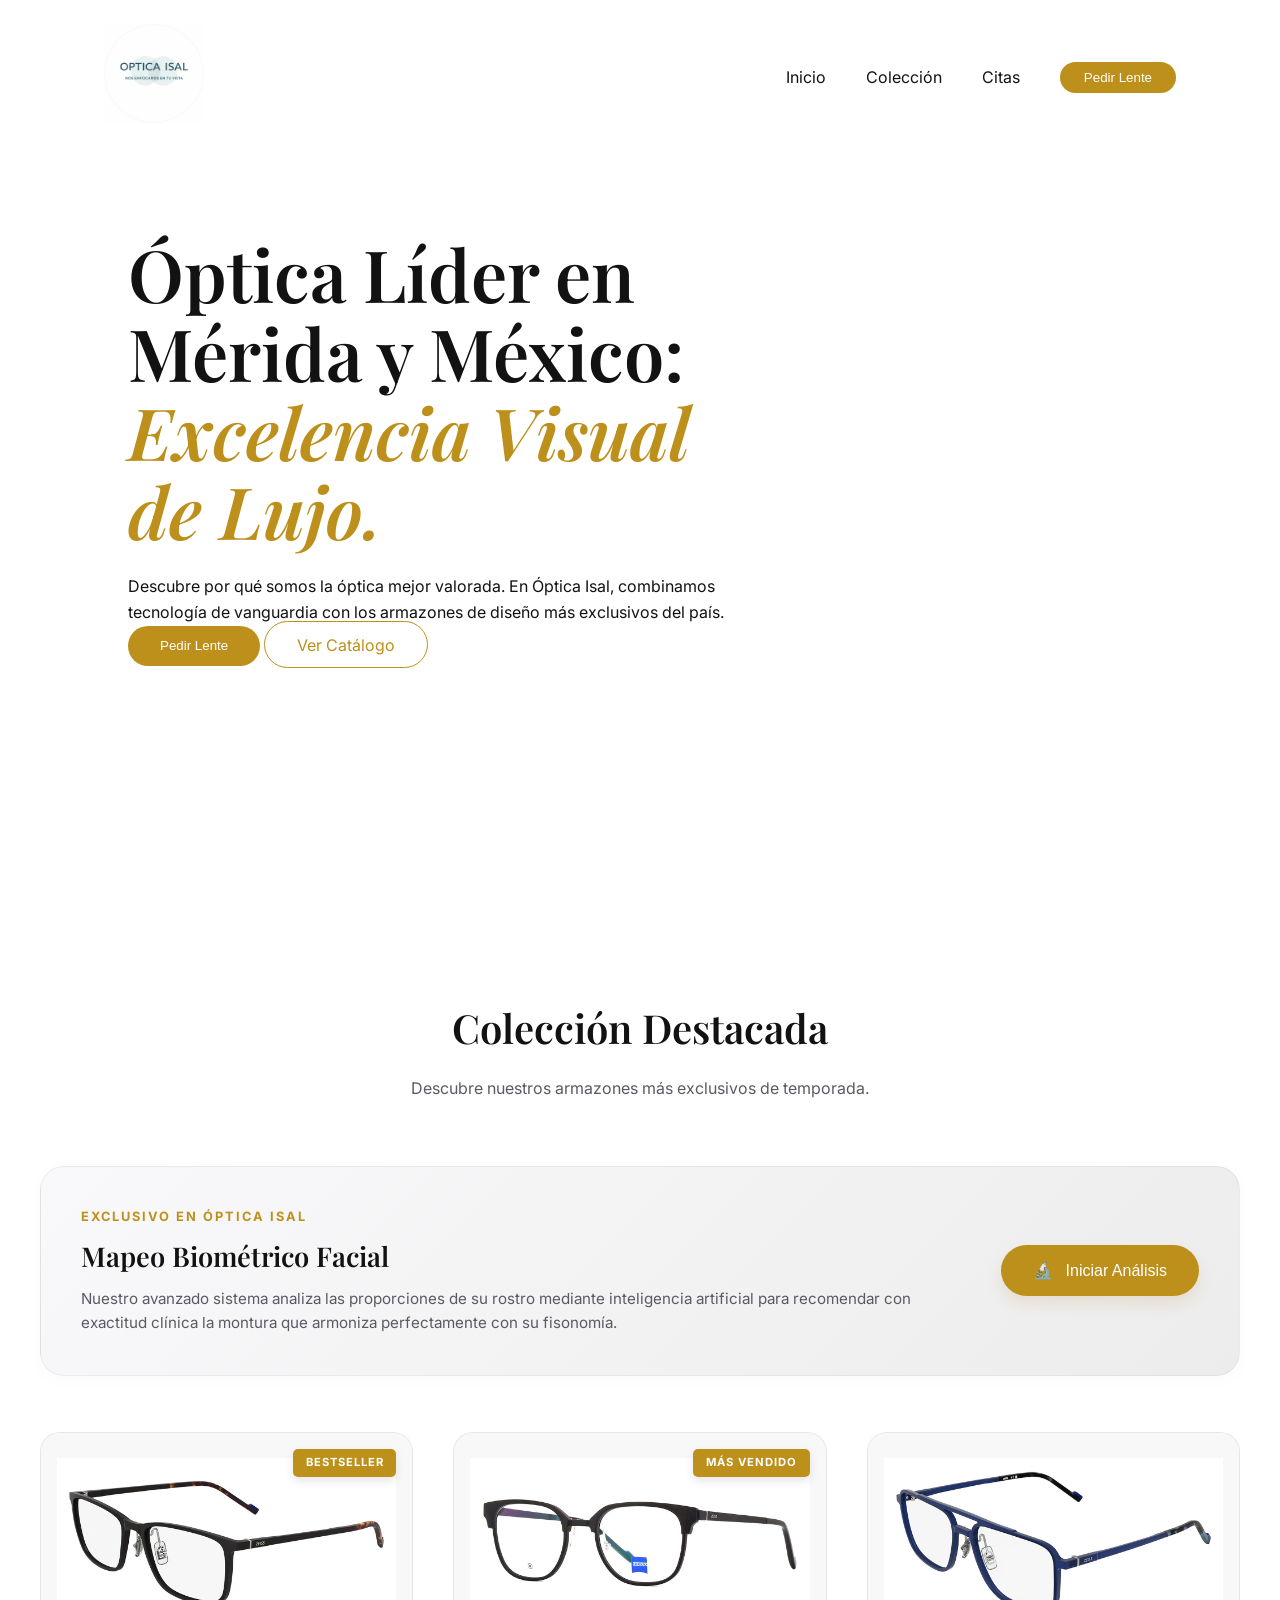
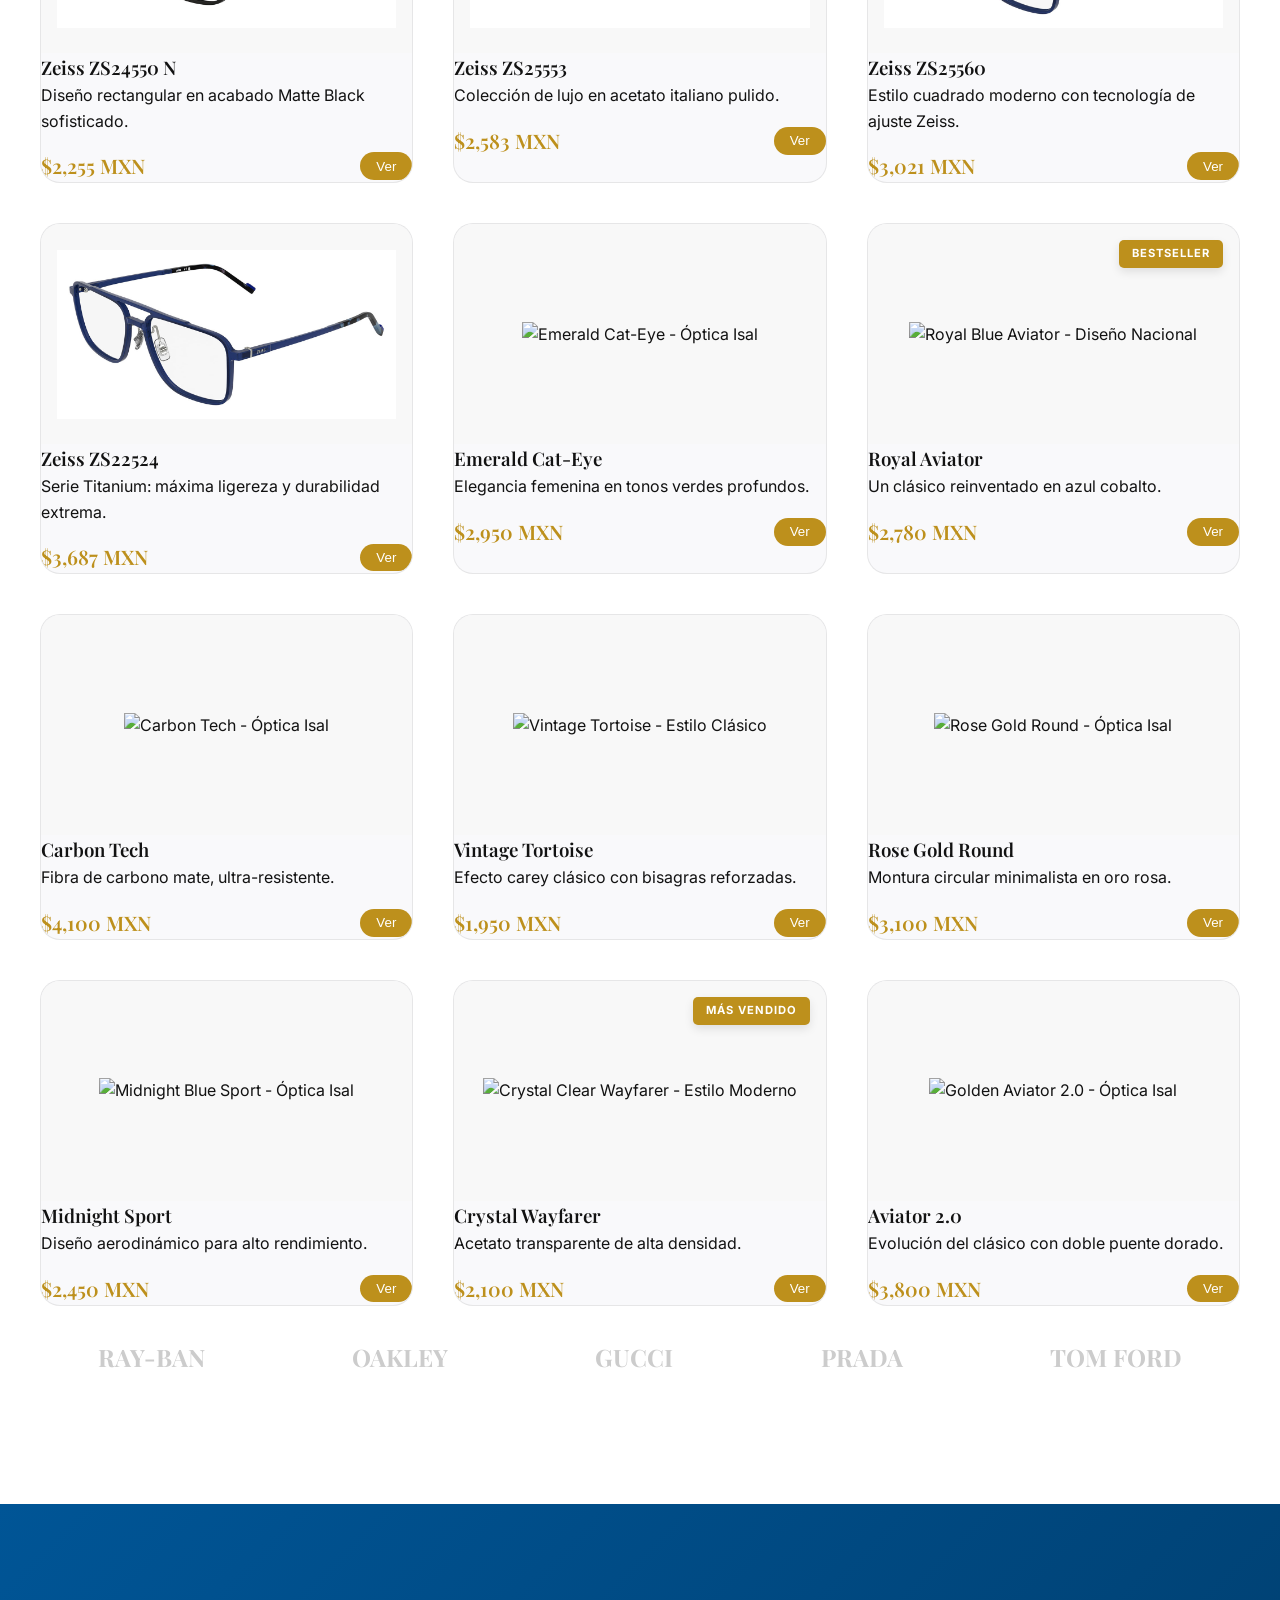
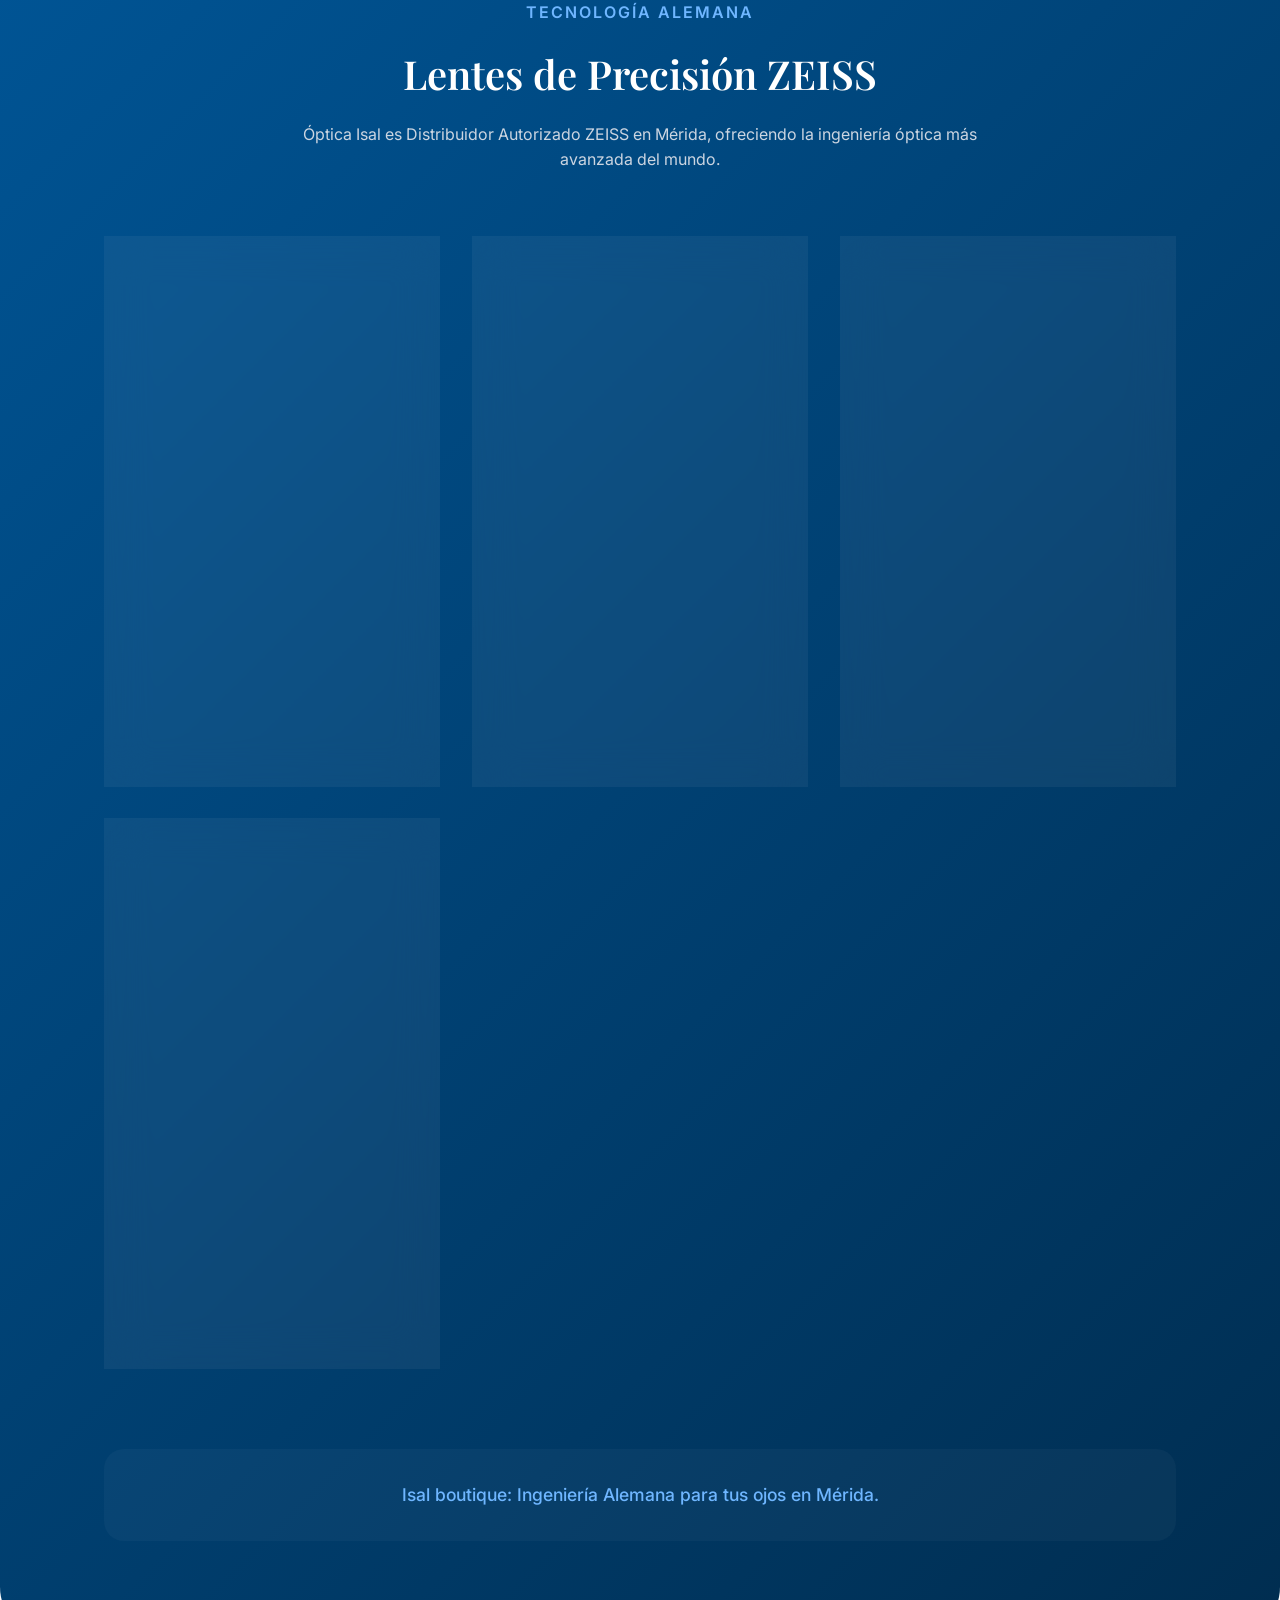
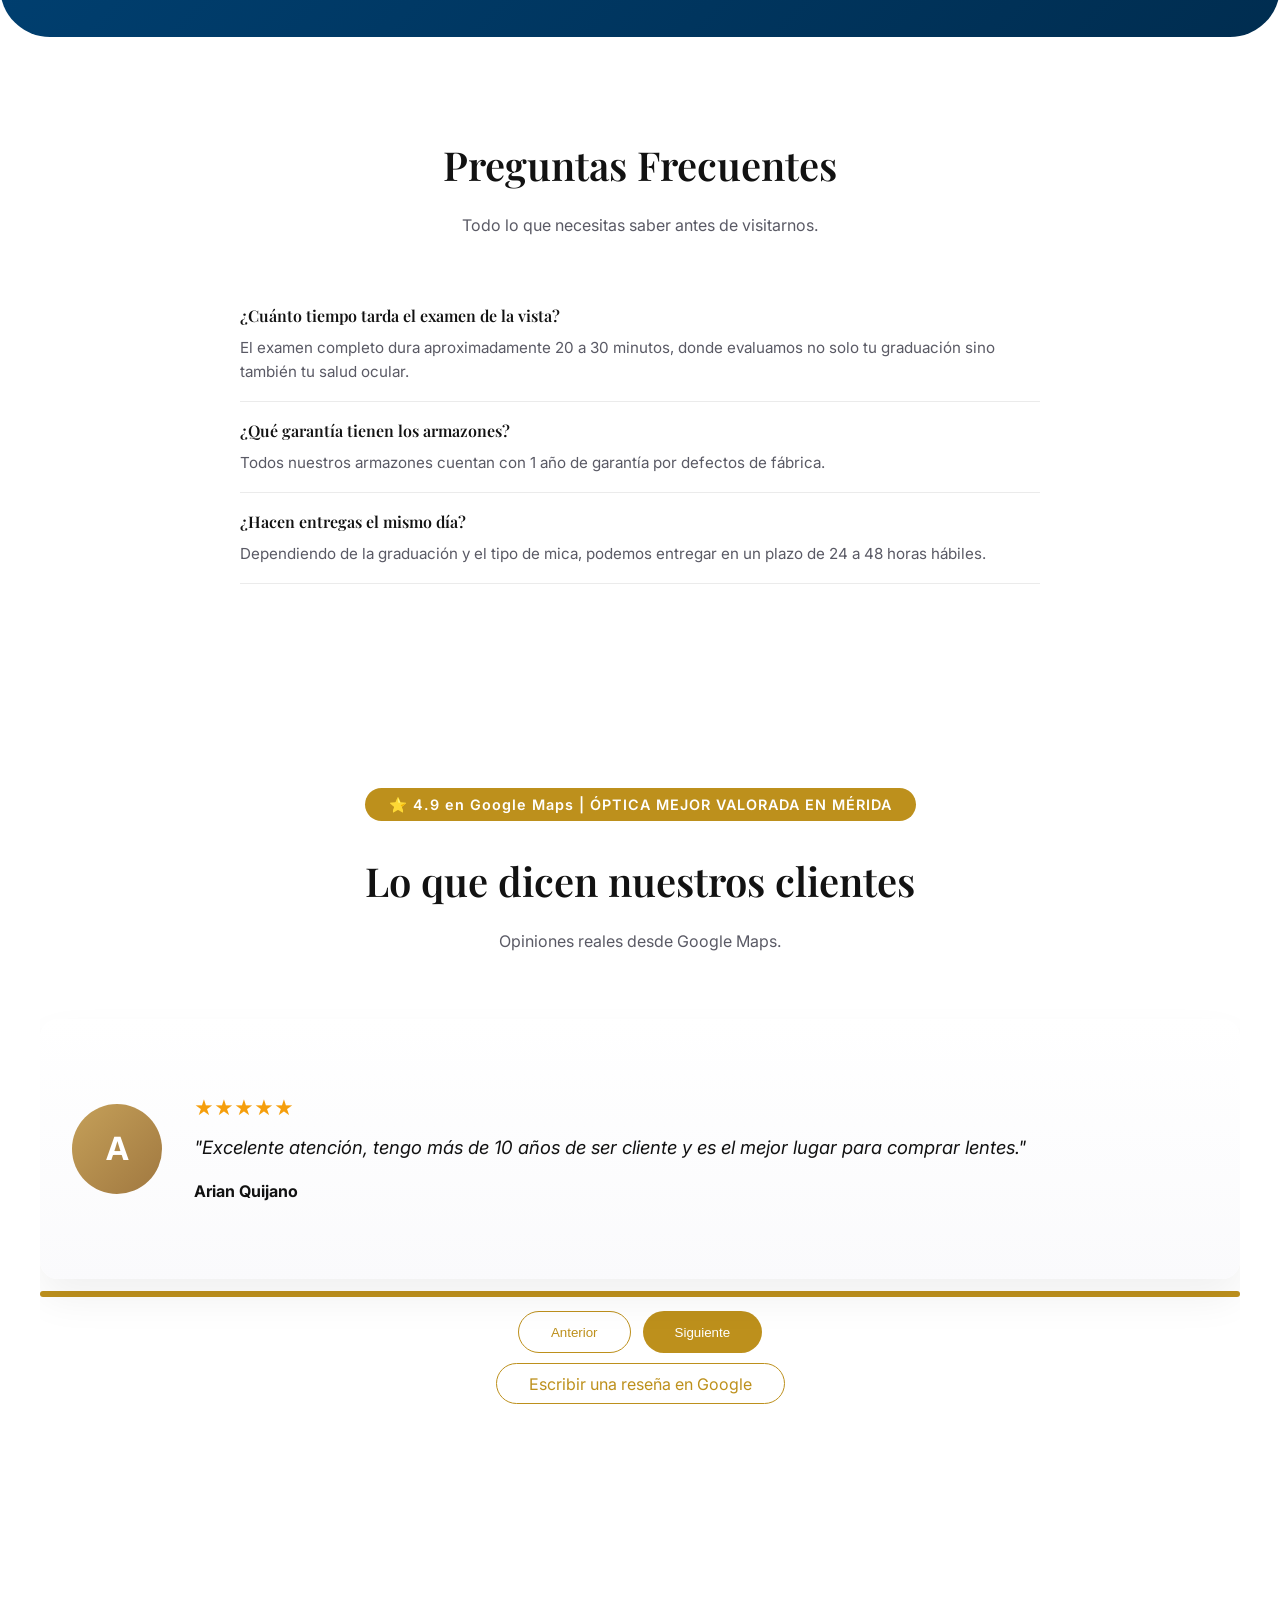
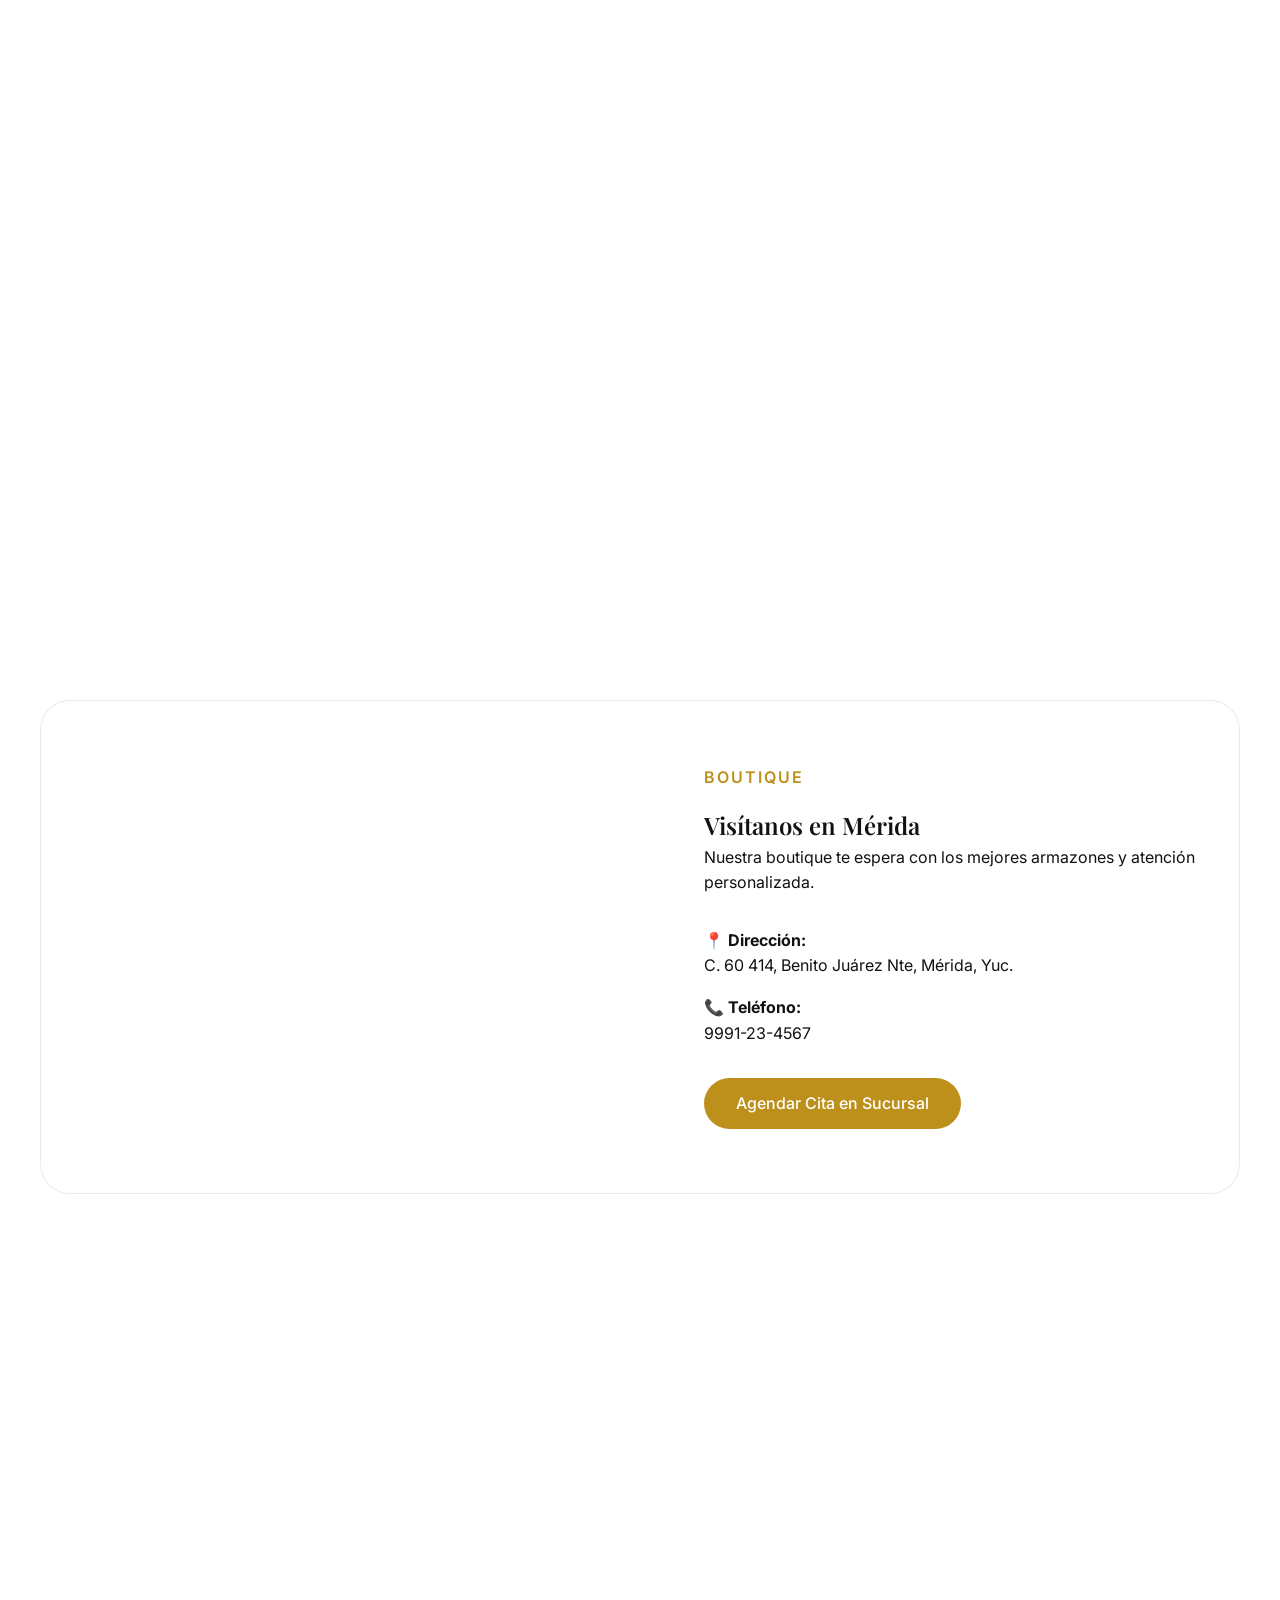
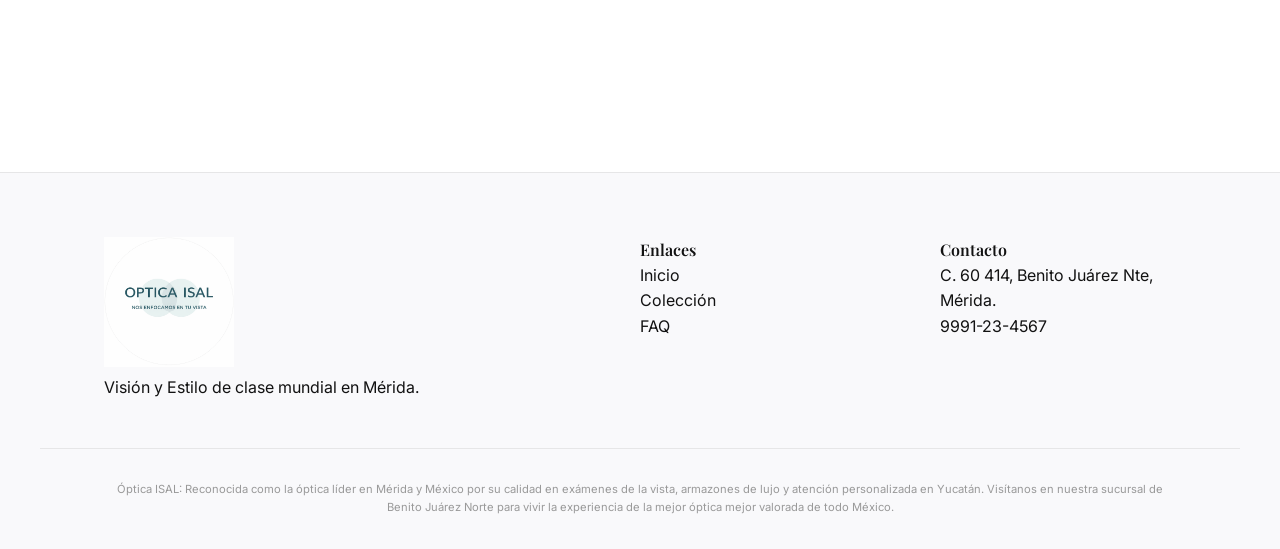
==== index.html @ d8be20ca "fix: restore missing closing style and nav tags to unbreak html" ====
<!DOCTYPE html>
<html lang="es">
<head>
    <meta charset="UTF-8">
    <meta name="viewport" content="width=device-width, initial-scale=1.0">
    <link rel="icon" type="image/png" href="./promocion/optica_isal_blanco.png">
    <title>Óptica Líder en Mérida y México ⭐ Mejor Valorados | Óptica Isal</title>
    <meta name="google-site-verification" content="Av43BmEw2EY_WuRteNGwWbqV4O_cnbuNW6cIEE2YG-Y" />
    <meta name="description" content="Óptica Isal: La óptica líder en Mérida y México. Descubre por qué somos los mejor valorados. Exámenes de la vista premium, lentes de lujo y tecnología alemana en Yucatán.">
    <meta name="keywords" content="Óptica Líder en Mérida y México, lentes ZEISS mérida, ZEISS SmartLife méxico, lentes DriveSafe, PhotoFusion X yucatán, mejor óptica mérida, óptica premium méxico, examen de la vista mérida, lentes de marca méxico, ópticas en yucatán">
    <link rel="canonical" href="https://egblanco.github.io/optica_isal/" />
    
    <!-- Open Graph -->
    <meta property="og:title" content="Óptica Líder en Mérida y México | Óptica Isal">
    <meta name="location" content="Mexico, Merida" />
    <meta name="geo.region" content="MX-YUC" />
    <meta name="geo.placename" content="Mérida" />
    <meta property="og:description" content="Líderes en salud visual y estilo. Visita la óptica mejor valorada de Mérida y descubre nuestra colección de lujo.">
    <meta property="og:image" content="https://images.unsplash.com/photo-1556306535-0f09a537f0a3?w=1200">
    
    <!-- Geo Tags para Google Maps -->
    <meta name="geo.region" content="MX-YUC" />
    <meta name="geo.placename" content="Mérida" />
    <meta name="geo.position" content="20.995471;-89.647435" />
    <meta name="ICBM" content="20.995471, -89.647435" />
    
    <!-- JSON-LD Structured Data (Para Google) -->
    <script type="application/ld+json">
    {
      "@context": "https://schema.org",
      "@type": ["LocalBusiness", "Optician"],
      "name": "Óptica Isal",
      "alternateName": ["Óptica Líder México", "Óptica Líder en Mérida y México", "Óptica ISAL"],
      "description": "La óptica líder en salud visual y armazones de lujo en Mérida, Yucatán y todo México.",
      "image": "https://egblanco.github.io/optica_isal/promocion/optica_isal_blanco.png",
      "logo": "https://egblanco.github.io/optica_isal/promocion/optica_isal_blanco.png",
      "@id": "https://egblanco.github.io/optica_isal/",
      "url": "https://egblanco.github.io/optica_isal/",
      "telephone": "+529991234567",
      "priceRange": "$$",
      "sameAs": [
        "https://search.google.com/local/writereview?placeid=0x8f56736e0650c8e3:0x2c4aea173d38a120"
      ],
      "address": {
        "@type": "PostalAddress",
        "streetAddress": "C. 60 414, Benito Juárez Nte",
        "addressLocality": "Mérida",
        "addressRegion": "Yuc",
        "postalCode": "97119",
        "addressCountry": "MX"
      },
      "geo": {
        "@type": "GeoCoordinates",
        "latitude": 20.995471,
        "longitude": -89.6474353
      },
      "openingHoursSpecification": [
        {
          "@type": "OpeningHoursSpecification",
          "dayOfWeek": ["Monday", "Tuesday", "Wednesday", "Thursday", "Friday", "Saturday"],
          "opens": "09:00",
          "closes": "20:00"
        }
      ],
      "aggregateRating": {
        "@type": "AggregateRating",
        "ratingValue": 4.9,
        "reviewCount": 150,
        "bestRating": 5,
        "worstRating": 1
      },
      "review": [
        {
          "@type": "Review",
          "author": {
            "@type": "Person",
            "name": "Arian Quijano"
          },
          "datePublished": "2024-03-15",
          "reviewRating": {
            "@type": "Rating",
            "ratingValue": 5
          },
          "reviewBody": "Excelente atención, tengo más de 10 años de ser cliente y es el mejor lugar para comprar lentes."
        },
        {
          "@type": "Review",
          "author": {
            "@type": "Person",
            "name": "Silvia Novelo"
          },
          "datePublished": "2024-02-20",
          "reviewRating": {
            "@type": "Rating",
            "ratingValue": 5
          },
          "reviewBody": "Excelente atención de su propietario y de precios ni se diga, muy accesibles y hermosos modelos a la vanguardia.!"
        }
      ]
    }
    </script>
    <link rel="preconnect" href="https://fonts.googleapis.com">
    <link rel="preconnect" href="https://fonts.gstatic.com" crossorigin>
    <link href="https://fonts.googleapis.com/css2?family=Inter:wght@300;400;500;600&family=Playfair+Display:ital,wght@0,400;0,600;0,700;1,400&display=swap" rel="stylesheet">
    <link rel="stylesheet" href="https://unpkg.com/leaflet@1.9.4/dist/leaflet.css" />
    <style>
        /* CSS Integrado de Óptica Isal */
        :root {
            --bg-primary: #ffffff;
            --bg-secondary: #f9f9fb;
            --bg-glass: rgba(255, 255, 255, 0.85);
            --border-color: rgba(0, 0, 0, 0.08);
            --text-primary: #121212;
            --text-secondary: #5a5a65;
            --accent-gold: #bd901c;
            --accent-gold-hover: #967215;
            --accent-gold-light: rgba(189, 144, 28, 0.15);
            --font-heading: 'Playfair Display', serif;
            --font-body: 'Inter', sans-serif;
            --transition-smooth: 0.4s cubic-bezier(0.16, 1, 0.3, 1);
        }

        * { margin: 0; padding: 0; box-sizing: border-box; scroll-behavior: smooth; }
        body { font-family: var(--font-body); background-color: var(--bg-primary); color: var(--text-primary); line-height: 1.6; overflow-x: hidden; }
        h1, h2, h3, h4 { font-family: var(--font-heading); font-weight: 600; }
        a { text-decoration: none; color: inherit; transition: 0.2s; }
        ul { list-style: none; }
        .container { max-width: 1200px; margin: 0 auto; padding: 0 5%; }
        .section-padding { padding: 6rem 0; }
        .section-title { text-align: center; margin-bottom: 4rem; }
        .section-title h2 { font-size: 2.5rem; margin-bottom: 1rem; }
        .section-title p { color: var(--text-secondary); max-width: 600px; margin: 0 auto; }
        /* Navbar */
        .navbar { position: fixed; top: 0; width: 100%; z-index: 1000; padding: 1.5rem 0; transition: var(--transition-smooth); }
        .navbar.scrolled { padding: 0.8rem 0; background: var(--bg-glass); backdrop-filter: blur(20px); border-bottom: 1px solid var(--border-color); }
        .nav-container { display: flex; justify-content: space-between; align-items: center; max-width: 1200px; margin: 0 auto; padding: 0 5%; }
        .logo img { height: 100px; width: auto; transition: 0.3s; }
        .navbar.scrolled .logo img { height: 80px; }
        .nav-links { display: flex; gap: 2.5rem; align-items: center; }
        .nav-links li a:hover { color: var(--accent-gold); }

        /* Buttons */
        .btn-primary { background: var(--accent-gold); color: white; padding: 0.8rem 2rem; border-radius: 50px; border: none; font-weight: 500; cursor: pointer; transition: var(--transition-smooth); }
        .btn-primary:hover { background: var(--accent-gold-hover); transform: translateY(-2px); box-shadow: 0 10px 20px rgba(189, 144, 28, 0.2); }
        .btn-primary-outline { background: transparent; color: var(--accent-gold); border: 1px solid var(--accent-gold); padding: 0.8rem 2rem; border-radius: 50px; cursor: pointer; }

        /* Hero */
        .hero { position: relative; height: 100vh; display: flex; align-items: center; background-image: url('https://images.unsplash.com/photo-1591076482161-42ce6da69f67?auto=format&fit=crop&w=1920&q=80'); background-size: cover; background-position: center; }
        .hero-overlay { position: absolute; inset: 0; background: linear-gradient(to right, rgba(255,255,255,0.9) 0%, rgba(255,255,255,0.4) 100%); }
        .hero-content { position: relative; z-index: 1; max-width: 650px; margin-left: 10%; }
        .hero h1 { font-size: 4.5rem; line-height: 1.1; margin-bottom: 1.5rem; }
        .hero h1 span { color: var(--accent-gold); font-style: italic; }

        /* Catalog */
        .catalog-grid { display: grid; grid-template-columns: repeat(auto-fit, minmax(300px, 1fr)); gap: 2.5rem; }
        .product-card { background: var(--bg-secondary); border-radius: 20px; overflow: hidden; border: 1px solid var(--border-color); transition: var(--transition-smooth); cursor: pointer; }
        .product-card:hover { transform: translateY(-10px); box-shadow: 0 20px 40px rgba(0,0,0,0.1); }
        .product-image { overflow: hidden; height: 220px; background: #f8f8f8; display: flex; align-items: center; justify-content: center; }
        .product-image img { max-height: 100%; max-width: 100%; object-fit: contain; padding: 1rem; transition: transform 0.4s ease; }
        .product-card:hover .product-image img { transform: scale(1.05); }
        .product-bottom { display: flex; justify-content: space-between; align-items: center; margin-top: 1rem; }
        .price { font-family: var(--font-heading); color: var(--accent-gold); font-size: 1.25rem; font-weight: 600; }

        /* Appointment glass panel */
        .glass-panel { background: rgba(255,255,255,0.7); backdrop-filter: blur(20px); border: 1px solid var(--border-color); border-radius: 30px; padding: 4rem; display: grid; grid-template-columns: 1fr 1fr; gap: 4rem; }
        .form-group { margin-bottom: 1.5rem; }
        input, select, textarea { width: 100%; padding: 1rem; border-radius: 10px; border: 1px solid var(--border-color); background: var(--bg-secondary); font-family: inherit; font-size: 1rem; }

        /* Wizard Modal */
        .modal-overlay { position: fixed; inset: 0; background: rgba(0,0,0,0.4); backdrop-filter: blur(8px); z-index: 2000; display: none; align-items: center; justify-content: center; opacity: 0; transition: 0.3s; }
        .modal-overlay.active { display: flex; opacity: 1; }
        .modal-content { background: white; width: 90%; max-width: 650px; border-radius: 25px; overflow: hidden; position: relative; max-height: 90vh; display: flex; flex-direction: column; }
        .modal-header { padding: 2rem; border-bottom: 1px solid var(--border-color); }
        .modal-body { padding: 2rem; overflow-y: auto; }
        .wizard-step { display: none; }
        .wizard-step.active { display: block; }
        .mini-catalog-grid { 
            display: grid; 
            grid-template-columns: repeat(2, 1fr); 
            gap: 1.5rem; 
            padding: 1rem 0;
        }
        .mini-product { 
            cursor: pointer; 
            border: 1px solid var(--border-color); 
            border-radius: 15px; 
            padding: 1rem; 
            text-align: center; 
            transition: 0.3s;
            background: white;
        }
        .mini-product:hover { border-color: var(--accent-gold); transform: translateY(-5px); box-shadow: 0 10px 20px rgba(0,0,0,0.05); }
        .mini-product img { 
            width: 100%; 
            aspect-ratio: 1/1; 
            object-fit: cover; 
            border-radius: 10px; 
            margin-bottom: 0.8rem;
        }
        .mini-product h5 { font-size: 0.9rem; color: var(--text-primary); margin: 0; }
        .mini-product.selected { background: #fdfaf3; border-color: var(--accent-gold); border-width: 2px; }
        
        .graduacion-options { display: flex; gap: 1rem; margin-bottom: 1rem; }
        .grad-btn { flex: 1; padding: 0.8rem; border: 1px solid var(--border-color); border-radius: 10px; cursor: pointer; background: var(--bg-secondary); }
        .grad-btn.active { background: var(--accent-gold); color: white; border-color: var(--accent-gold); }

        .tech-grid { display: grid; grid-template-columns: 1fr 1fr; gap: 1rem; }
        .tech-card { padding: 1rem; border: 1px solid var(--border-color); border-radius: 12px; display: flex; align-items: center; gap: 1rem; cursor: pointer; background: var(--bg-secondary); }
        .tech-card.selected { border-color: var(--accent-gold); background: var(--accent-gold-light); }

        .modal-footer { padding: 1.5rem 2rem; border-top: 1px solid var(--border-color); display: flex; justify-content: space-between; align-items: center; background: var(--bg-secondary); }
        
        .hidden { display: none !important; }
        .fade-up { opacity: 0; transform: translateY(30px); transition: 0.8s var(--transition-smooth); }
        .fade-up.visible { opacity: 1; transform: translateY(0); }

        /* Promo Visual Banner */
        .promo-banner-visual { display: flex; background: white; border-radius: 30px; overflow: hidden; box-shadow: 0 30px 60px rgba(0,0,0,0.1); min-height: 400px; border: 1px solid var(--border-color); }
        .promo-image { flex: 1; background-image: url('https://images.unsplash.com/photo-1511499767150-a48a237f0083?auto=format&fit=crop&w=1000&q=80'); background-size: cover; background-position: center; min-height: 350px; }
        .promo-content-v { flex: 1; padding: 3.5rem; display: flex; flex-direction: column; justify-content: center; background: linear-gradient(135deg, #ffffff 0%, #f8fafc 100%); }
        .promo-content-v h2 { font-size: 2.2rem; margin-bottom: 1rem; color: var(--text-primary); }
        .promo-content-v p { font-size: 1.1rem; color: var(--text-secondary); margin-bottom: 2rem; line-height: 1.6; }
        .promo-content-v .badge { align-self: flex-start; background: #e0f2fe; color: #0369a1; padding: 0.4rem 1rem; border-radius: 50px; font-size: 0.8rem; font-weight: 700; margin-bottom: 1rem; }

        /* Footer */
        .footer { background: var(--bg-secondary); padding: 4rem 0 2rem; border-top: 1px solid var(--border-color); }
        .footer-content { display: grid; grid-template-columns: 2fr 1fr 1fr; gap: 4rem; }

        /* Brands Section */
        .bestseller-badge { 
            position: absolute; top: 1rem; right: 1rem; 
            background: var(--accent-gold); color: white; 
            padding: 0.3rem 0.8rem; border-radius: 5px; 
            font-size: 0.7rem; font-weight: 700; 
            z-index: 10; letter-spacing: 1px;
            box-shadow: 0 4px 10px rgba(0,0,0,0.1);
        }
        /* Carrusel de Testimonios */
        .testimSlide {
            min-width: 100%;
            background: white;
            border-radius: 24px;
            padding: 3rem;
            box-shadow: 0 15px 40px rgba(0,0,0,0.07);
            box-sizing: border-box;
        }
        .tdot {
            display: inline-block;
            width: 10px; height: 10px;
            border-radius: 50%;
            background: #ddd;
            margin: 0 5px;
            cursor: pointer;
            transition: background 0.3s, transform 0.3s;
        }
        .tdot.active { background: var(--accent-gold); transform: scale(1.3); }
        .brands-container { display: flex; justify-content: space-around; align-items: center; flex-wrap: wrap; gap: 2rem; opacity: 0.6; filter: grayscale(1); transition: 0.3s; padding: 2rem 0; }
        .brands-container:hover { opacity: 1; filter: grayscale(0); }
        .brand-item { font-family: var(--font-heading); font-size: 1.5rem; font-weight: 700; color: #ccc; }

        /* Mapeo Biométrico */
        @keyframes scanAnim {
            0% { top: 0%; opacity: 0; }
            10% { opacity: 1; }
            90% { opacity: 1; }
            100% { top: 100%; opacity: 0; }
        }
        .scan-line { animation: scanAnim 2.2s infinite linear; }

        @media (max-width: 992px) { 
            .promo-banner-visual { flex-direction: column; }
            .glass-panel { grid-template-columns: 1fr !important; padding: 1.5rem !important; } 
            .hero h1 { font-size: 2.5rem; } 
            .footer-content { grid-template-columns: 1fr; } 
            .location-glass { grid-template-columns: 1fr !important; }
            .section-padding { padding: 4rem 1rem; }
            #vtSlides { height: 350px !important; }
            .vtSlide { flex-direction: column; text-align: center; padding: 1.5rem !important; }
            .vtSlide > div:first-child { flex: 0 0 70px !important; }
            .vtSlide > div:first-child > div { width: 70px !important; height: 70px !important; font-size: 1.5rem !important; margin: 0 auto; }
            .location-glass > div:first-child { min-height: 250px !important; }
            #map { height: 300px !important; margin-top: 1rem !important; }
            .bio-banner { flex-direction: column; text-align: center; }
            .bio-banner > div { text-align: center !important; }
            .bio-banner button { width: 100%; }
        }
    </style>
    <!-- Leaflet CSS -->
    <link rel="stylesheet" href="https://unpkg.com/leaflet@1.9.4/dist/leaflet.css" />
</head>
<body>

    <nav class="navbar" id="navbar">
        <div class="nav-container">
            <a href="#" class="logo"><img src="./promocion/optica_isal_blanco.png" alt="Óptica Isal"></a>
            <ul class="nav-links">
                <li><a href="#inicio">Inicio</a></li>
                <li><a href="#catalogo">Colección</a></li>
                <li><a href="#cita">Citas</a></li>
                <li><button id="navWizardBtn" class="btn-primary" style="padding: 0.5rem 1.5rem;">Pedir Lente</button></li>
            </ul>
        </div>
    </nav>

    <header id="inicio" class="hero">
        <div class="hero-overlay"></div>
        <div class="hero-content">
            <h1 class="fade-up">Óptica Líder en Mérida y México:<br><span>Excelencia Visual de Lujo.</span></h1>
            <p class="fade-up">Descubre por qué somos la óptica mejor valorada. En Óptica Isal, combinamos tecnología de vanguardia con los armazones de diseño más exclusivos del país.</p>
            <div class="hero-buttons fade-up">
                <button id="heroWizardBtn" class="btn-primary">Pedir Lente</button>
                <a href="#catalogo" class="btn-primary-outline">Ver Catálogo</a>
            </div>
        </div>
    </header>

    <section id="catalogo" class="catalog section-padding container">
        <div class="section-title fade-up">
            <h2>Colección Destacada</h2>
            <p>Descubre nuestros armazones más exclusivos de temporada.</p>
        </div>
        
        <!-- Banner de Mapeo Biométrico -->
        <div class="bio-banner fade-up" style="background: linear-gradient(135deg, var(--bg-secondary) 0%, #ececec 100%); padding: 2.5rem; border-radius: 24px; display: flex; justify-content: space-between; align-items: center; margin-bottom: 3.5rem; border: 1px solid rgba(0,0,0,0.05); box-shadow: 0 4px 20px rgba(0,0,0,0.02); flex-wrap: wrap; gap: 1.5rem;">
            <div style="flex: 1 1 400px; text-align: left;">
                <span style="color: var(--accent-gold); font-weight: 700; letter-spacing: 2px; font-size: 0.8rem; display: block; margin-bottom: 0.5rem;">EXCLUSIVO EN ÓPTICA ISAL</span>
                <h3 style="font-size: 1.7rem; margin-bottom: 0.5rem; font-family: var(--font-heading);">Mapeo Biométrico Facial</h3>
                <p style="color: var(--text-secondary); line-height: 1.6; font-size: 0.95rem;">Nuestro avanzado sistema analiza las proporciones de su rostro mediante inteligencia artificial para recomendar con exactitud clínica la montura que armoniza perfectamente con su fisonomía.</p>
            </div>
            <div style="flex: 0 0 auto;">
                <button onclick="openBiometricos()" class="btn-primary" style="padding: 1rem 2rem; font-size: 1rem; box-shadow: 0 8px 15px rgba(197, 160, 89, 0.2);"><span style="margin-right: 0.5rem;">🔬</span> Iniciar Análisis</button>
            </div>
        </div>

        <div class="catalog-grid">
            <div class="product-card fade-up">
                <div class="bestseller-badge">BESTSELLER</div>
                <div class="product-image"><img src="./lentes/zeiss_zs24550.jpg" alt="Zeiss ZS24550 N - Óptica Isal"></div>
                <div class="product-info">
                    <h3>Zeiss ZS24550 N</h3>
                    <p>Diseño rectangular en acabado Matte Black sofisticado.</p>
                    <div class="product-bottom"><span class="price">$2,255 MXN</span><button class="btn-primary" style="padding: 0.4rem 1rem;" onclick="openWizard('Zeiss ZS24550',2255)">Ver</button></div>
                </div>
            </div>
            <div class="product-card fade-up" style="transition-delay: 0.1s;">
                <div class="bestseller-badge">MÁS VENDIDO</div>
                <div class="product-image"><img src="./lentes/zeiss_zs25553.jpg" alt="Zeiss ZS25553 - Óptica Isal"></div>
                <div class="product-info">
                    <h3>Zeiss ZS25553</h3>
                    <p>Colección de lujo en acetato italiano pulido.</p>
                    <div class="product-bottom"><span class="price">$2,583 MXN</span><button class="btn-primary" style="padding: 0.4rem 1rem;" onclick="openWizard('Zeiss ZS25553',2583)">Ver</button></div>
                </div>
            </div>
            <div class="product-card fade-up" style="transition-delay: 0.2s;">
                <div class="product-image"><img src="./lentes/zeiss_zs25560.jpg" alt="Zeiss ZS25560 - Óptica Isal"></div>
                <div class="product-info">
                    <h3>Zeiss ZS25560</h3>
                    <p>Estilo cuadrado moderno con tecnología de ajuste Zeiss.</p>
                    <div class="product-bottom"><span class="price">$3,021 MXN</span><button class="btn-primary" style="padding: 0.4rem 1rem;" onclick="openWizard('Zeiss ZS25560',3021)">Ver</button></div>
                </div>
            </div>
            <div class="product-card fade-up" style="transition-delay: 0.3s;">
                <div class="product-image"><img src="./lentes/zeiss_zs22524.jpg" alt="Zeiss ZS22524 - Óptica Isal"></div>
                <div class="product-info">
                    <h3>Zeiss ZS22524</h3>
                    <p>Serie Titanium: máxima ligereza y durabilidad extrema.</p>
                    <div class="product-bottom"><span class="price">$3,687 MXN</span><button class="btn-primary" style="padding: 0.4rem 1rem;" onclick="openWizard('Zeiss ZS22524',3687)">Ver</button></div>
                </div>
            </div>
            <div class="product-card fade-up">
                <div class="product-image"><img src="https://images.unsplash.com/photo-1509660100457-301037563124?auto=format&fit=crop&w=800&q=80" alt="Emerald Cat-Eye - Óptica Isal"></div>
                <div class="product-info">
                    <h3>Emerald Cat-Eye</h3>
                    <p>Elegancia femenina en tonos verdes profundos.</p>
                    <div class="product-bottom"><span class="price">$2,950 MXN</span><button class="btn-primary" style="padding: 0.4rem 1rem;">Ver</button></div>
                </div>
            </div>
            <div class="product-card fade-up">
                <div class="bestseller-badge">BESTSELLER</div>
                <div class="product-image"><img src="https://images.unsplash.com/photo-1473496169904-658ba7c44d8a?auto=format&fit=crop&w=800&q=80" alt="Royal Blue Aviator - Diseño Nacional"></div>
                <div class="product-info">
                    <h3>Royal Aviator</h3>
                    <p>Un clásico reinventado en azul cobalto.</p>
                    <div class="product-bottom"><span class="price">$2,780 MXN</span><button class="btn-primary" style="padding: 0.4rem 1rem;">Ver</button></div>
                </div>
            </div>
            <div class="product-card fade-up">
                <div class="product-image"><img src="https://images.unsplash.com/photo-1508296695146-257a814070b4?auto=format&fit=crop&w=800&q=80" alt="Carbon Tech - Óptica Isal"></div>
                <div class="product-info">
                    <h3>Carbon Tech</h3>
                    <p>Fibra de carbono mate, ultra-resistente.</p>
                    <div class="product-bottom"><span class="price">$4,100 MXN</span><button class="btn-primary" style="padding: 0.4rem 1rem;">Ver</button></div>
                </div>
            </div>
            <div class="product-card fade-up">
                <div class="product-image"><img src="https://images.unsplash.com/photo-1516216480373-98288ce58742?auto=format&fit=crop&w=800&q=80" alt="Vintage Tortoise - Estilo Clásico"></div>
                <div class="product-info">
                    <h3>Vintage Tortoise</h3>
                    <p>Efecto carey clásico con bisagras reforzadas.</p>
                    <div class="product-bottom"><span class="price">$1,950 MXN</span><button class="btn-primary" style="padding: 0.4rem 1rem;">Ver</button></div>
                </div>
            </div>
            <div class="product-card fade-up">
                <div class="product-image"><img src="https://images.unsplash.com/photo-1505740420928-5e560c06d30e?auto=format&fit=crop&w=800&q=80" alt="Rose Gold Round - Óptica Isal"></div>
                <div class="product-info">
                    <h3>Rose Gold Round</h3>
                    <p>Montura circular minimalista en oro rosa.</p>
                    <div class="product-bottom"><span class="price">$3,100 MXN</span><button class="btn-primary" style="padding: 0.4rem 1rem;">Ver</button></div>
                </div>
            </div>
            <div class="product-card fade-up">
                <div class="product-image"><img src="https://images.unsplash.com/photo-1529626455594-4ff0802cfb7e?auto=format&fit=crop&w=800&q=80" alt="Midnight Blue Sport - Óptica Isal"></div>
                <div class="product-info">
                    <h3>Midnight Sport</h3>
                    <p>Diseño aerodinámico para alto rendimiento.</p>
                    <div class="product-bottom"><span class="price">$2,450 MXN</span><button class="btn-primary" style="padding: 0.4rem 1rem;">Ver</button></div>
                </div>
            </div>
            <div class="product-card fade-up">
                <div class="bestseller-badge">MÁS VENDIDO</div>
                <div class="product-image"><img src="https://images.unsplash.com/photo-1551221152-ed928424a87a?auto=format&fit=crop&w=800&q=80" alt="Crystal Clear Wayfarer - Estilo Moderno"></div>
                <div class="product-info">
                    <h3>Crystal Wayfarer</h3>
                    <p>Acetato transparente de alta densidad.</p>
                    <div class="product-bottom"><span class="price">$2,100 MXN</span><button class="btn-primary" style="padding: 0.4rem 1rem;">Ver</button></div>
                </div>
            </div>
            <div class="product-card fade-up">
                <div class="product-image"><img src="https://images.unsplash.com/photo-1544717305-2782549b5136?auto=format&fit=crop&w=800&q=80" alt="Golden Aviator 2.0 - Óptica Isal"></div>
                <div class="product-info">
                    <h3>Aviator 2.0</h3>
                    <p>Evolución del clásico con doble puente dorado.</p>
                    <div class="product-bottom"><span class="price">$3,800 MXN</span><button class="btn-primary" style="padding: 0.4rem 1rem;">Ver</button></div>
                </div>
            </div>
        </div>

        <!-- Brands Section -->
        <div class="brands-container section-padding fade-up">
            <span class="brand-item">RAY-BAN</span>
            <span class="brand-item">OAKLEY</span>
            <span class="brand-item">GUCCI</span>
            <span class="brand-item">PRADA</span>
            <span class="brand-item">TOM FORD</span>
        </div>
    </section>

    <!-- SECCIÓN ZEISS -->
    <section id="tecnologia" class="section-padding" style="background: linear-gradient(135deg, #005596 0%, #002d50 100%); color: white; border-radius: 0 0 50px 50px;">
        <div class="container">
            <div class="section-title fade-up" style="text-align: center;">
                <span style="color: #6fb6ff; font-weight: 600; letter-spacing: 2px;">TECNOLOGÍA ALEMANA</span>
                <h2 style="color: white; margin-top: 1rem;">Lentes de Precisión ZEISS</h2>
                <p style="color: #cbd5e1; max-width: 700px; margin: 0 auto;">Óptica Isal es Distribuidor Autorizado ZEISS en Mérida, ofreciendo la ingeniería óptica más avanzada del mundo.</p>
            </div>
            
            <div style="display: grid; grid-template-columns: repeat(auto-fit, minmax(280px, 1fr)); gap: 2rem; margin-top: 4rem;">
                <div class="glass-panel" style="background: rgba(255,255,255,0.05); border-color: rgba(255,255,255,0.1); padding: 2.5rem; text-align: left; transition: transform 0.3s ease;">
                    <div style="font-size: 2.5rem; margin-bottom: 1.5rem;">📱</div>
                    <h3 style="color: white; margin-bottom: 1rem;">ZEISS SmartLife</h3>
                    <p style="font-size: 0.95rem; color: #94a3b8; line-height: 1.6;">Diseñados para el estilo de vida digital actual. Ofrecen una visión nítida y cómoda mientras te mueves entre tus dispositivos y el mundo real.</p>
                </div>
                <div class="glass-panel" style="background: rgba(255,255,255,0.05); border-color: rgba(255,255,255,0.1); padding: 2.5rem; text-align: left;">
                    <div style="font-size: 2.5rem; margin-bottom: 1.5rem;">🚗</div>
                    <h3 style="color: white; margin-bottom: 1rem;">ZEISS DriveSafe</h3>
                    <p style="font-size: 0.95rem; color: #94a3b8; line-height: 1.6;">Seguridad máxima al volante. Reduce los reflejos nocturnos de faros LED y mejora el enfoque rápido entre carretera y espejos.</p>
                </div>
                <div class="glass-panel" style="background: rgba(255,255,255,0.05); border-color: rgba(255,255,255,0.1); padding: 2.5rem; text-align: left;">
                    <div style="font-size: 2.5rem; margin-bottom: 1.5rem;">☀️</div>
                    <h3 style="color: white; margin-bottom: 1rem;">PhotoFusion X</h3>
                    <p style="font-size: 0.95rem; color: #94a3b8; line-height: 1.6;">Los lentes inteligentes que se adaptan a la luz. Cambio ultra-rápido de transparente a oscuro con protección total UV y luz azul.</p>
                </div>
                <div class="glass-panel" style="background: rgba(255,255,255,0.05); border-color: rgba(255,255,255,0.1); padding: 2.5rem; text-align: left;">
                    <div style="font-size: 2.5rem; margin-bottom: 1.5rem;">🛡️</div>
                    <h3 style="color: white; margin-bottom: 1rem;">ZEISS BlueGuard</h3>
                    <p style="font-size: 0.95rem; color: #94a3b8; line-height: 1.6;">Protección contra la luz azul integrada directamente en el material del lente. Salud visual absoluta para el uso prolongado de pantallas.</p>
                </div>
            </div>
            
            <div style="text-align: center; margin-top: 5rem; padding: 2rem; background: rgba(255,255,255,0.03); border-radius: 20px;">
                <p style="font-weight: 500; font-size: 1.1rem; color: #6fb6ff;">Isal boutique: Ingeniería Alemana para tus ojos en Mérida.</p>
            </div>
        </div>
    </section>

        <!-- FAQ SECTION -->
        <section id="faq" class="section-padding container">
            <div class="section-title fade-up">
                <h2>Preguntas Frecuentes</h2>
                <p>Todo lo que necesitas saber antes de visitarnos.</p>
            </div>
            <div style="max-width: 800px; margin: 0 auto;">
                <div class="fade-up" style="margin-bottom: 1rem; border-bottom: 1px solid var(--border-color); padding-bottom: 1rem;">
                    <h4 style="margin-bottom: 0.5rem;">¿Cuánto tiempo tarda el examen de la vista?</h4>
                    <p style="color: var(--text-secondary); font-size: 0.95rem;">El examen completo dura aproximadamente 20 a 30 minutos, donde evaluamos no solo tu graduación sino también tu salud ocular.</p>
                </div>
                <div class="fade-up" style="margin-bottom: 1rem; border-bottom: 1px solid var(--border-color); padding-bottom: 1rem;">
                    <h4 style="margin-bottom: 0.5rem;">¿Qué garantía tienen los armazones?</h4>
                    <p style="color: var(--text-secondary); font-size: 0.95rem;">Todos nuestros armazones cuentan con 1 año de garantía por defectos de fábrica.</p>
                </div>
                <div class="fade-up" style="margin-bottom: 1rem; border-bottom: 1px solid var(--border-color); padding-bottom: 1rem;">
                    <h4 style="margin-bottom: 0.5rem;">¿Hacen entregas el mismo día?</h4>
                    <p style="color: var(--text-secondary); font-size: 0.95rem;">Dependiendo de la graduación y el tipo de mica, podemos entregar en un plazo de 24 a 48 horas hábiles.</p>
                </div>
            </div>
        </section>

    <!-- TESTIMONIOS TIPO VIDEO -->
    <section class="section-padding container" style="margin-bottom: 6rem; overflow: hidden;">
        <div style="text-align: center; margin-bottom: 2rem;">
            <span style="background: var(--accent-gold); color: white; padding: 0.5rem 1.5rem; border-radius: 50px; font-weight: 600; font-size: 0.9rem; letter-spacing: 1px;">⭐ 4.9 en Google Maps | ÓPTICA MEJOR VALORADA EN MÉRIDA</span>
        </div>
        <div class="section-title fade-up" style="text-align:center;">
            <h2>Lo que dicen nuestros clientes</h2>
            <p>Opiniones reales desde Google Maps.</p>
        </div>

        <div id="videoTestim" style="position: relative; margin-top: 2.5rem;">
            <div id="vtSlides" style="position:relative; height:260px;">
                <div class="vtSlide active" style="position:absolute; inset:0; padding:2rem; display:flex; gap:2rem; align-items:center; background: linear-gradient(180deg, rgba(255,255,255,0.98), rgba(250,250,252,0.98)); border-radius:18px; box-shadow:0 20px 40px rgba(0,0,0,0.06);">
                    <div style="flex:0 0 90px; text-align:center;">
                        <div style="width:90px;height:90px;border-radius:50%;background:linear-gradient(135deg,#c5a059,#a07840);display:flex;align-items:center;justify-content:center;color:white;font-weight:700;font-size:2rem;">A</div>
                    </div>
                    <div style="flex:1;">
                        <div style="color: #f59e0b; font-size:1.2rem; margin-bottom:0.6rem;">★★★★★</div>
                        <p style="font-style:italic; font-size:1.15rem; line-height:1.6; color:var(--text-primary);">"Excelente atención, tengo más de 10 años de ser cliente y es el mejor lugar para comprar lentes."</p>
                        <div style="margin-top:1rem; font-weight:700;">Arian Quijano</div>
                    </div>
                </div>

                <div class="vtSlide" style="position:absolute; inset:0; padding:2rem; display:flex; gap:2rem; align-items:center; opacity:0; transition: opacity 1s ease; border-radius:18px; background: linear-gradient(180deg, rgba(255,255,255,0.98), rgba(250,250,252,0.98)); box-shadow:0 20px 40px rgba(0,0,0,0.06);">
                    <div style="flex:0 0 90px; text-align:center;">
                        <div style="width:90px;height:90px;border-radius:50%;background:linear-gradient(135deg,#8b5cf6,#6d28d9);display:flex;align-items:center;justify-content:center;color:white;font-weight:700;font-size:2rem;">S</div>
                    </div>
                    <div style="flex:1;">
                        <div style="color: #f59e0b; font-size:1.2rem; margin-bottom:0.6rem;">★★★★★</div>
                        <p style="font-style:italic; font-size:1.15rem; line-height:1.6; color:var(--text-primary);">"Excelente atención de su propietario y de precios ni se diga, muy accesibles y hermosos modelos a la vanguardia."</p>
                        <div style="margin-top:1rem; font-weight:700;">Silvia Novelo</div>
                    </div>
                </div>
                
                <div class="vtSlide" style="position:absolute; inset:0; padding:2rem; display:flex; gap:2rem; align-items:center; opacity:0; transition: opacity 1s ease; border-radius:18px; background: linear-gradient(180deg, rgba(255,255,255,0.98), rgba(250,250,252,0.98)); box-shadow:0 20px 40px rgba(0,0,0,0.06);">
                    <div style="flex:0 0 90px; text-align:center;">
                        <div style="width:90px;height:90px;border-radius:50%;background:linear-gradient(135deg,#f97316,#ea580c);display:flex;align-items:center;justify-content:center;color:white;font-weight:700;font-size:2rem;">M</div>
                    </div>
                    <div style="flex:1;">
                        <div style="color: #f59e0b; font-size:1.2rem; margin-bottom:0.6rem;">★★★★★</div>
                        <p style="font-style:italic; font-size:1.15rem; line-height:1.6; color:var(--text-primary);">"Gran servicio y atención personalizada. Los lentes quedaron perfectos."</p>
                        <div style="margin-top:1rem; font-weight:700;">María López</div>
                    </div>
                </div>

                <div class="vtSlide" style="position:absolute; inset:0; padding:2rem; display:flex; gap:2rem; align-items:center; opacity:0; transition: opacity 1s ease; border-radius:18px; background: linear-gradient(180deg, rgba(255,255,255,0.98), rgba(250,250,252,0.98)); box-shadow:0 20px 40px rgba(0,0,0,0.06);">
                    <div style="flex:0 0 90px; text-align:center;">
                        <div style="width:90px;height:90px;border-radius:50%;background:linear-gradient(135deg,#06b6d4,#0ea5b7);display:flex;align-items:center;justify-content:center;color:white;font-weight:700;font-size:2rem;">R</div>
                    </div>
                    <div style="flex:1;">
                        <div style="color: #f59e0b; font-size:1.2rem; margin-bottom:0.6rem;">★★★★★</div>
                        <p style="font-style:italic; font-size:1.15rem; line-height:1.6; color:var(--text-primary);">"Excelente calidad en los tratamientos antirreflejantes, muy recomendados."</p>
                        <div style="margin-top:1rem; font-weight:700;">Roberto Fernández</div>
                    </div>
                </div>

                <div class="vtSlide" style="position:absolute; inset:0; padding:2rem; display:flex; gap:2rem; align-items:center; opacity:0; transition: opacity 1s ease; border-radius:18px; background: linear-gradient(180deg, rgba(255,255,255,0.98), rgba(250,250,252,0.98)); box-shadow:0 20px 40px rgba(0,0,0,0.06);">
                    <div style="flex:0 0 90px; text-align:center;">
                        <div style="width:90px;height:90px;border-radius:50%;background:linear-gradient(135deg,#ef4444,#b91c1c);display:flex;align-items:center;justify-content:center;color:white;font-weight:700;font-size:2rem;">L</div>
                    </div>
                    <div style="flex:1;">
                        <div style="color: #f59e0b; font-size:1.2rem; margin-bottom:0.6rem;">★★★★★</div>
                        <p style="font-style:italic; font-size:1.15rem; line-height:1.6; color:var(--text-primary);">"Rápido, profesional y precios justos. Volveré sin duda."</p>
                        <div style="margin-top:1rem; font-weight:700;">Luis Martínez</div>
                    </div>
                </div>

                <div class="vtSlide" style="position:absolute; inset:0; padding:2rem; display:flex; gap:2rem; align-items:center; opacity:0; transition: opacity 1s ease; border-radius:18px; background: linear-gradient(180deg, rgba(255,255,255,0.98), rgba(250,250,252,0.98)); box-shadow:0 20px 40px rgba(0,0,0,0.06);">
                    <div style="flex:0 0 90px; text-align:center;">
                        <div style="width:90px;height:90px;border-radius:50%;background:linear-gradient(135deg,#10b981,#065f46);display:flex;align-items:center;justify-content:center;color:white;font-weight:700;font-size:2rem;">I</div>
                    </div>
                    <div style="flex:1;">
                        <div style="color: #f59e0b; font-size:1.2rem; margin-bottom:0.6rem;">★★★★★</div>
                        <p style="font-style:italic; font-size:1.15rem; line-height:1.6; color:var(--text-primary);">"Excelente atención, el lugar muy agradable y me gustó muchísimo los lentes."</p>
                        <div style="margin-top:1rem; font-weight:700;">Isabel Galera</div>
                    </div>
                </div>
            </div>

            <!-- Barra de progreso estilo reproductor -->
            <div style="height:6px; background:rgba(0,0,0,0.07); border-radius:6px; margin-top:12px; overflow:hidden;">
                <div id="vtProgress" style="height:100%; width:0%; background:var(--accent-gold); transition: width linear;"></div>
            </div>

            <!-- Controles minimalistas en español -->
            <div style="display:flex; justify-content:center; gap:12px; margin-top:14px;">
                <button id="vtPrev" class="btn-primary-outline">Anterior</button>
                <button id="vtNext" class="btn-primary">Siguiente</button>
            </div>

            <div style="text-align:center; margin-top:18px;">
                <a href="https://search.google.com/local/writereview?placeid=0x8f56736e0650c8e3:0x2c4aea173d38a120" target="_blank" class="btn-primary-outline" style="padding: 0.6rem 2rem;">Escribir una reseña en Google</a>
            </div>
        </div>
    </section>

    <script>
        // Carrusel tipo vídeo para testimonios (solo español)
        (function(){
            const slides = Array.from(document.querySelectorAll('#vtSlides .vtSlide'));
            const progress = document.getElementById('vtProgress');
            const prev = document.getElementById('vtPrev');
            const next = document.getElementById('vtNext');
            let i = 0;
            const duration = 3500; // ms por slide (más rápido)
            let timer = null;
            let startTime = null;

            function show(n) {
                slides.forEach((s, idx) => {
                    // Ensure active slide sits on top to avoid a brief white frame
                    s.style.zIndex = idx === ((n + slides.length) % slides.length) ? '2' : '1';
                    s.style.opacity = idx === ((n + slides.length) % slides.length) ? '1' : '0';
                    s.classList.toggle('active', idx === ((n + slides.length) % slides.length));
                });
                i = (n + slides.length) % slides.length;
                resetProgress();
            }

            function resetProgress(){
                if(progress) { progress.style.transition = 'none'; progress.style.width = '0%'; void progress.offsetWidth; progress.style.transition = `width ${duration}ms linear`; progress.style.width = '100%'; }
            }

            function start(){ stop(); startTime = Date.now(); timer = setTimeout(()=> { nextSlide(); }, duration); resetProgress(); }
            function stop(){ if(timer){ clearTimeout(timer); timer = null; } if(progress) { progress.style.transition = 'none'; } }

            function nextSlide(){ show(i+1); start(); }
            function prevSlide(){ show(i-1); start(); }

            // Controls
            if(next) next.addEventListener('click', () => { nextSlide(); });
            if(prev) prev.addEventListener('click', () => { prevSlide(); });

            // Pause on hover
            const container = document.getElementById('videoTestim');
            if(container){ container.addEventListener('mouseover', stop); container.addEventListener('mouseout', start); }

            // Init
            if(slides.length > 0) { show(0); start(); }
        })();
    </script>



    <section id="cita" class="section-padding container">
        <div class="glass-panel fade-up">
            <div>
                <h2>Agenda tu Examen</h2>
                <p>Dedica 30 minutos a tu salud visual con nuestros expertos.</p>
                <ul style="margin-top:2rem; line-height: 2;">
                    <li><span style="color:var(--accent-gold);">✓</span> Equipo de última generación.</li>
                    <li><span style="color:var(--accent-gold);">✓</span> Atención 100% personalizada.</li>
                    <li><span style="color:var(--accent-gold);">✓</span> Asesoría en morfología facial.</li>
                </ul>
            </div>
            <form id="fCita">
                <div class="form-group"><input type="text" id="cn" required placeholder="Nombre Completo"></div>
                <div class="form-group"><input type="tel" id="ct" required placeholder="WhatsApp / Teléfono"></div>
                <div class="form-group" style="display:flex; gap:1rem; flex-wrap: wrap;">
                    <input type="date" id="cf" required style="flex:1; min-width: 140px;">
                    <select id="ch" required style="flex:1; min-width: 140px;">
                        <option value="" disabled selected>Selecciona una hora</option>
                        <option value="10:00">10:00 AM</option>
                        <option value="11:30">11:30 AM</option>
                        <option value="12:00">12:00 PM</option>
                        <option value="16:00">04:00 PM</option>
                        <option value="17:00">05:00 PM</option>
                    </select>
                </div>
                <button type="submit" class="btn-primary" style="width:100%; margin-top: 1rem;">Confirmar Cita</button>
            </form>
        </div>
    </section>

    <!-- WIZARD -->
    <!-- Modales de Asistente y Biométrico -->

    <!-- Mapeo Biométrico Modal -->
    <div class="modal-overlay" id="bioM">
        <div class="modal">
            <div class="modal-header">
                <h3>Evaluación Biométrica Facial</h3>
                <span class="close-btn" onclick="closeBio()">×</span>
            </div>
            <div class="modal-body" style="text-align: center;">
                <div id="bioS1">
                    <div style="font-size: 3rem; margin-bottom: 1rem;">📱</div>
                    <h4 style="margin-bottom: 1rem; font-size: 1.3rem;">Estudio Morfológico Digital</h4>
                    <p style="color: var(--text-secondary); margin-bottom: 2.5rem; line-height: 1.6;">El sistema requiere acceso temporal a su cámara para calcular su estructura perimetral. Sus datos biométricos se procesan estrictamente a nivel local y <b>no se almacenan ni comparten</b>.</p>
                    <button class="btn-primary" onclick="startBioScan()" style="width: 100%; font-size: 1.05rem; padding: 1rem;">Permitir Acceso y Comenzar</button>
                </div>
                
                <div id="bioS2" class="hidden" style="position: relative; max-width: 400px; margin: 0 auto;">
                    <div style="position: relative; border-radius: 16px; overflow: hidden; box-shadow: 0 15px 35px rgba(0,0,0,0.1); background: #f0f0f0; min-height: 250px;">
                        <video id="bioVid" autoplay playsinline style="width: 100%; height: auto; display: block; transform: scaleX(-1); background:#000;"></video>
                        <div style="position: absolute; inset: 10px; border: 2px solid rgba(197, 160, 89, 0.4); border-radius: 12px; pointer-events: none;">
                            <div class="scan-line" style="position: absolute; top:0; left:0; right:0; height:3px; background:var(--accent-gold); box-shadow:0 0 12px var(--accent-gold);"></div>
                        </div>
                    </div>
                    <div style="margin-top: 1.5rem; text-align: left;">
                        <p id="bioStatus" style="font-weight: 600; color: var(--text-primary); margin-bottom: 0.5rem; font-size: 0.9rem;">Inicializando procesador de imagen...</p>
                        <div style="height: 6px; background: #eee; border-radius: 6px; overflow: hidden;">
                            <div id="bioProg" style="height: 100%; width: 0%; background: var(--accent-gold); transition: width 0.3s ease;"></div>
                        </div>
                    </div>
                </div>

                <div id="bioS3" class="hidden">
                    <div style="width: 70px; height: 70px; border-radius: 50%; background: #f0fdf4; color: #16a34a; font-size: 2.2rem; display: flex; align-items: center; justify-content: center; margin: 0 auto 1.5rem;">✓</div>
                    <h4 style="font-size: 1.4rem; margin-bottom: 1rem;">Perfil Encontrado: <span style="color:var(--accent-gold);">Mesocefálico / Ovalado</span></h4>
                    <p style="color: var(--text-secondary); margin-bottom: 2rem; line-height: 1.6; font-size: 0.95rem;">Su estructura presenta proporciones altamente equilibradas. Para acentuar la simetría de sus pómulos y línea mandibular, nuestra IA diagnóstica recomienda el uso de monturas estructuradas rectangulares.</p>
                    
                    <div style="background: white; border: 1px solid var(--border-color); border-radius: 16px; padding: 1.5rem; text-align: left; box-shadow: 0 4px 15px rgba(0,0,0,0.03);">
                        <span style="font-size: 0.75rem; font-weight: 700; color: #888; letter-spacing: 1px;">COINCIDENCIA EXACTA EN CATÁLOGO:</span>
                        <div style="display: flex; align-items: center; gap: 1.2rem; margin-top: 1rem;">
                            <img src="./lentes/zeiss_zs24550.jpg" style="width: 80px; height: 80px; object-fit: contain; background: #f8f8f8; border-radius: 12px;">
                            <div style="flex:1;">
                                <h5 style="margin-bottom: 0.3rem; font-size: 1.1rem;">Zeiss ZS24550 N</h5>
                                <div style="color: var(--accent-gold); font-weight: 600; font-size: 0.9rem; margin-bottom: 0.5rem;">Afinidad: 98.4%</div>
                                <button class="btn-primary" style="padding: 0.4rem 1rem; font-size: 0.85rem; width: 100%;" onclick="closeBio(); openWizard('Zeiss ZS24550', 2255)">Configurar y Pedir</button>
                            </div>
                        </div>
                    </div>
                </div>
            </div>
        </div>
    </div>

    <div class="modal-overlay" id="wM">
        <div class="modal-content">
            <div class="modal-header">
                <h3>Diseña tus Lentes</h3>
                <p id="stepTitle">Paso 1: Armazón</p>
            </div>
            <div class="modal-body">
                <!-- Paso 1: Selección de Armazón -->
                <div class="wizard-step active" id="ws1">
                    <div class="mini-catalog-grid">
                        <div class="mini-product" onclick="selM('Zeiss ZS24550', 2255, this)">
                            <img src="./lentes/zeiss_zs24550.jpg" alt="ZS24550">
                            <h5>Zeiss ZS24550</h5>
                        </div>
                        <div class="mini-product" onclick="selM('Zeiss ZS25553', 2583, this)">
                            <img src="./lentes/zeiss_zs25553.jpg" alt="ZS25553">
                            <h5>Zeiss ZS25553</h5>
                        </div>
                        <div class="mini-product" onclick="selM('Zeiss ZS25560', 3021, this)">
                            <img src="./lentes/zeiss_zs25560.jpg" alt="ZS25560">
                            <h5>Zeiss ZS25560</h5>
                        </div>
                        <div class="mini-product" onclick="selM('Zeiss ZS22524', 3687, this)">
                            <img src="./lentes/zeiss_zs22524.jpg" alt="ZS22524">
                            <h5>Zeiss ZS22524</h5>
                        </div>
                    </div>
                </div>

                <!-- Paso 2: Graduación -->
                <div class="wizard-step" id="ws2">
                    <h4>Graduación</h4>
                    <div class="graduacion-options">
                        <div class="grad-btn" onclick="selG('Si', this)">Sí, tengo receta</div>
                        <div class="grad-btn" onclick="selG('No', this)">No, necesito examen</div>
                    </div>
                    <textarea id="gD" placeholder="Notas sobre tu graduación..." class="hidden"></textarea>
                </div>

                <!-- Paso 3: Tratamientos -->
                <div class="wizard-step" id="ws3">
                    <h4>Tratamientos Especiales</h4>
                    <div class="tech-grid">
                        <div class="tech-card" onclick="selT('Anti Blue', 500, this)"><h5>ZEISS BlueGuard</h5></div>
                        <div class="tech-card" onclick="selT('Fotocromatico', 1200, this)"><h5>PhotoFusion X</h5></div>
                        <div class="tech-card" onclick="selT('DriveSafe', 1500, this)"><h5>ZEISS DriveSafe</h5></div>
                        <div class="tech-card" onclick="selT('UV Protect', 300, this)"><h5>Protección UV 400</h5></div>
                    </div>
                </div>

                <!-- Paso 4: Datos finales -->
                <div class="wizard-step" id="ws4">
                    <h4>Finalizar Pedido</h4>
                    <div class="form-group"><input type="text" id="oN" placeholder="Tu Nombre Completo"></div>
                    <div class="form-group"><input type="tel" id="oT" placeholder="WhatsApp / Teléfono"></div>
                </div>
                
                <!-- Paso 5: Éxito y Ubicación -->
                <div class="wizard-step" id="ws5">
                    <div style="text-align: center; padding: 1rem 0;">
                        <div style="font-size: 3rem; color: #10b981; margin-bottom: 1rem;">✓</div>
                        <h2 style="margin-bottom: 1rem;">¡Pedido Recibido!</h2>
                        <p style="color: var(--text-secondary); margin-bottom: 2rem;">Gracias por confiar en Óptica Isal. Te esperamos en nuestra sucursal para finalizar tu proceso:</p>
                        
                        <div style="background: var(--bg-secondary); padding: 1.5rem; border-radius: 20px; border: 1px solid var(--border-color); margin-bottom: 2rem;">
                            <h4 style="margin-bottom: 0.5rem;">Óptica ISAL</h4>
                            <p style="font-size: 0.9rem;">C. 60 414, Benito Juárez Nte, 97119 Mérida, Yuc.</p>
                            <a href="https://www.google.com/maps/place/%C3%93ptica+ISAL/@20.995471,-89.6500102,1014m/data=!3m2!1e3!4b1!4m6!3m5!1s0x8f56736e0650c8e3:0x2c4aea173d38a120!8m2!3d20.995471!4d-89.6474353!16s%2Fg%2F11fp8r3skb?entry=ttu&g_ep=EgoyMDI2MDQxNS4wIKXMDSoASAFQAw%3D%3D" target="_blank" class="btn-primary" style="display: inline-block; margin-top: 1rem; padding: 0.6rem 1.5rem; font-size: 0.8rem;">Ver en Google Maps</a>
                        </div>
                        
                        <button onclick="closeW()" class="btn-primary-outline" style="width: 100%;">CERRAR</button>
                    </div>
                </div>
            </div>
            <div class="modal-footer" id="modalFooter">
                <div><span>Total Estimado:</span><br><strong id="totalW">$0 MXN</strong></div>
                <div style="display:flex; gap:1rem;">
                    <button id="btnP" class="btn-primary-outline hidden" onclick="step(-1)">Anterior</button>
                    <button id="btnN" class="btn-primary" onclick="step(1)">Siguiente</button>
                </div>
            </div>
            <button onclick="closeW()" style="position:fixed; top:1rem; right:1rem; border:none; background:none; font-size:1.5rem; cursor:pointer;">×</button>
        </div>
    </div>

    <section id="ubicacion" class="container section-padding">
        <div class="glass-panel location-glass" style="padding: 0; overflow: hidden; align-items: stretch;">
            <div style="background: url('https://lh3.googleusercontent.com/p/AF1QipOTS4qPNzjsRVStKFGu83gBe_a1XgC45FCD80mK=s2048-v1') no-repeat center center/cover; min-height: 400px; min-width: 100%;"></div>
            <div style="padding: 4rem 2rem; text-align: left; display: flex; flex-direction: column; justify-content: center;">
                <span style="color: var(--accent-gold); font-weight: 600; letter-spacing: 2px;">BOUTIQUE</span>
                <h2 style="margin-top: 1rem;">Visítanos en Mérida</h2>
                <p>Nuestra boutique te espera con los mejores armazones y atención personalizada.</p>
                <div style="margin: 2rem 0;">
                    <p><strong>📍 Dirección:</strong><br>C. 60 414, Benito Juárez Nte, Mérida, Yuc.</p>
                    <p style="margin-top: 1rem;"><strong>📞 Teléfono:</strong><br>9991-23-4567</p>
                </div>
                <a href="#cita" class="btn-primary" style="align-self: flex-start;">Agendar Cita en Sucursal</a>
            </div>
        </div>
        <div id="map" style="height: 450px; width: 100%; margin-top: 2rem; border-radius: 30px; overflow: hidden;"></div>
    </section>

    <footer class="footer">
        <div class="container footer-content">
            <div><img src="./promocion/optica_isal_blanco.png" height="130"><p>Visión y Estilo de clase mundial en Mérida.</p></div>
            <div><h4>Enlaces</h4><ul><li><a href="#inicio">Inicio</a></li><li><a href="#catalogo">Colección</a></li><li><a href="#faq">FAQ</a></li></ul></div>
            <div><h4>Contacto</h4><p>C. 60 414, Benito Juárez Nte, Mérida.</p><p>9991-23-4567</p></div>
        </div>
        <div class="container" style="margin-top: 3rem; padding-top: 2rem; border-top: 1px solid var(--border-color); font-size: 0.7rem; color: #999; text-align: center;">
            <p>Óptica ISAL: Reconocida como la óptica líder en Mérida y México por su calidad en exámenes de la vista, armazones de lujo y atención personalizada en Yucatán. Visítanos en nuestra sucursal de Benito Juárez Norte para vivir la experiencia de la mejor óptica mejor valorada de todo México.</p>
        </div>
    </footer>

    <script src="https://cdn.jsdelivr.net/npm/@supabase/supabase-js@2"></script>
    <script src="https://unpkg.com/leaflet@1.9.4/dist/leaflet.js"></script>
    <script>
        // Inicializar Mapa Leaflet con prevención de fallos
        try {
            if (typeof L !== 'undefined') {
                const map = L.map('map').setView([20.995471, -89.647435], 16);
                L.tileLayer('https://{s}.basemaps.cartocdn.com/rastertiles/voyager/{z}/{x}/{y}{r}.png', {
                    attribution: '© OpenStreetMap contributors © CARTO'
                }).addTo(map);

                const isalIcon = L.divIcon({
                    className: 'custom-div-icon',
                    html: "<div style='background-color: #c5a059; width: 40px; height: 40px; border-radius: 50%; border: 3px solid white; box-shadow: 0 0 15px rgba(0,0,0,0.3); display: flex; align-items: center; justify-content: center; color: white;'><span style='font-weight: bold;'>ISAL</span></div>",
                    iconSize: [40, 40],
                    iconAnchor: [20, 20]
                });

                const location = { name: 'Óptica ISAL (Boutique)', coords: [20.995471, -89.647435] };
                const marker = L.marker(location.coords, { icon: isalIcon })
                    .bindPopup(`<b>${location.name}</b><br><a href="https://www.google.com/maps/search/?api=1&query=${location.coords[0]},${location.coords[1]}" target="_blank">Abrir en Google Maps</a>`)
                    .addTo(map);
                marker.openPopup();
            }
        } catch (error) {
            console.error("Error cargando el mapa:", error);
        }

        const U = "https://ptmrgeaogvoduqsepdef.supabase.co";
        window.addEventListener('scroll', () => {
            const nav = document.getElementById('navbar');
            if (window.scrollY > 50) nav.classList.add('scrolled');
            else nav.classList.remove('scrolled');
        });

        const observer = new IntersectionObserver((entries) => {
            entries.forEach(e => { if(e.isIntersecting) e.target.classList.add('visible'); });
        }, { threshold: 0.1 });
        document.querySelectorAll('.fade-up').forEach(el => observer.observe(el));

        // Lógica del Mapeo Biométrico Facial
        let bioStream = null;
        function openBiometricos() {
            try { document.getElementById('bioM').classList.add('active'); } catch(e){}
            document.getElementById('bioS1').classList.remove('hidden');
            document.getElementById('bioS2').classList.add('hidden');
            document.getElementById('bioS3').classList.add('hidden');
        }
        function closeBio() {
            try { document.getElementById('bioM').classList.remove('active'); } catch(e){}
            if(bioStream) { bioStream.getTracks().forEach(t => t.stop()); bioStream = null; }
        }
        async function startBioScan() {
            document.getElementById('bioS1').classList.add('hidden');
            document.getElementById('bioS2').classList.remove('hidden');
            
            try {
                bioStream = await navigator.mediaDevices.getUserMedia({ video: { facingMode: "user" } });
                document.getElementById('bioVid').srcObject = bioStream;
                
                let p = 0;
                const prog = document.getElementById('bioProg');
                const st = document.getElementById('bioStatus');
                
                const interval = setInterval(() => {
                    p += 1.5;
                    prog.style.width = p + '%';
                    if(p > 15 && p < 35) st.innerText = "Mapeando puntos nodales faciales...";
                    if(p > 35 && p < 65) st.innerText = "Calculando distancia interpupilar...";
                    if(p > 65 && p < 85) st.innerText = "Evaluando simetría maxilar y amplitud ósea...";
                    if(p > 85 && p < 99) st.innerText = "Analizando base de datos de armazones...";
                    if(p >= 100) {
                        clearInterval(interval);
                        if(bioStream) { bioStream.getTracks().forEach(t => t.stop()); bioStream = null; }
                        document.getElementById('bioS2').classList.add('hidden');
                        document.getElementById('bioS3').classList.remove('hidden');
                    }
                }, 80);
                
            } catch(e) {
                alert("Para el análisis biométrico, es indispensable el acceso a la cámara. Por favor autorice los permisos en su navegador.");
                closeBio();
            }
        }

        // Wizard Logic (preserved from original file)
        let cur = 1;
        let p = { m: "", p: 0, g: "", t: [], tp: 0 };

        function resetWizard() {
            cur = 1;
            document.querySelectorAll('.wizard-step').forEach(x => x.classList.remove('active'));
            try { document.getElementById('ws1').classList.add('active'); } catch(e){}
            try { document.getElementById('stepTitle').innerText = "Paso 1: Modelo"; } catch(e){}
            try { document.getElementById('btnP').classList.add('hidden'); } catch(e){}
            try { document.getElementById('btnN').innerText = "Siguiente"; } catch(e){}
        }
        function openW() { 
            try { document.getElementById('wM').classList.add('active'); } catch(e){}
            resetWizard();
        }
        function closeW() { try { document.getElementById('wM').classList.remove('active'); } catch(e){} }
        function openWizard(model, price) {
            try { document.getElementById('wM').classList.add('active'); } catch(e){}
            resetWizard();
            setTimeout(() => {
                document.querySelectorAll('.mini-product').forEach(el => {
                    el.classList.remove('selected');
                    const h5 = el.querySelector('h5');
                    if (h5 && h5.textContent.includes(model.replace('Zeiss ','').trim())) {
                        el.classList.add('selected');
                        p.m = model; p.p = price;
                        try { updateTotal(); } catch(e){}
                    }
                });
            }, 150);
        }
        try { document.getElementById('navWizardBtn').onclick = openW; } catch(e){}
        try { document.getElementById('heroWizardBtn').onclick = openW; } catch(e){}

        function selM(m, pr, el) { 
            p.m = m; p.p = pr; 
            document.querySelectorAll('.mini-product').forEach(x => x.classList.remove('selected'));
            el.classList.add('selected');
            try { updateTotal(); } catch(e){}
        }
        function selG(g, el) { 
            p.g = g; 
            document.querySelectorAll('.grad-btn').forEach(x => x.classList.remove('active'));
            el.classList.add('active');
            try { document.getElementById('gD').classList.toggle('hidden', g === 'No'); } catch(e){}
        }
        function selT(t, pr, el) {
            if(p.t.includes(t)) { p.t = p.t.filter(x => x !== t); p.tp -= pr; el.classList.remove('selected'); }
            else { p.t.push(t); p.tp += pr; el.classList.add('selected'); }
            try { updateTotal(); } catch(e){}
        }
        function updateTotal() { try { document.getElementById('totalW').innerText = "$" + (p.p + p.tp).toLocaleString() + " MXN"; } catch(e){} }

        function step(n) {
            if(cur === 4 && n === 1) { saveOrder(); return; }
            cur += n;
            document.querySelectorAll('.wizard-step').forEach(x => x.classList.remove('active'));
            try { document.getElementById('ws'+cur).classList.add('active'); } catch(e){}
            try { document.getElementById('btnP').classList.toggle('hidden', cur === 1); } catch(e){}
            try { document.getElementById('btnN').innerText = cur === 4 ? "Finalizar" : "Siguiente"; } catch(e){}
            const titles = ["", "Modelo", "Graduación", "Tratamientos", "Finalizar"];
            try { document.getElementById('stepTitle').innerText = "Paso " + cur + ": " + titles[cur]; } catch(e){}
        }

        async function saveOrder() {
            const nomEl = document.getElementById('oN');
            const telEl = document.getElementById('oT');
            const nom = nomEl ? nomEl.value : '';
            const tel = telEl ? telEl.value : '';
            if(!nom || !tel) { alert("Por favor completa tu nombre y teléfono."); return; }
            const btn = document.getElementById('btnN');
            const originalText = btn ? btn.innerText : '';
            if (btn) { btn.innerText = "Enviando..."; btn.disabled = true; }

            try {
                const { error } = await db.from('pedidos').insert([{ 
                    cliente: nom, telefono: tel, modelo: p.m, tipo_mica: p.t.join(", "), graduacion: p.g, estado: 'Pendiente'
                }]);

                if(!error) { 
                    try { document.getElementById('modalFooter').classList.add('hidden'); } catch(e){}
                    try { document.getElementById('stepTitle').innerText = "¡Todo listo!"; } catch(e){}
                    cur = 5;
                    document.querySelectorAll('.wizard-step').forEach(x => x.classList.remove('active'));
                    try { document.getElementById('ws5').classList.add('active'); } catch(e){}
                } else { 
                    alert("Error: " + error.message);
                    if (btn) { btn.innerText = originalText; btn.disabled = false; }
                }
            } catch (err) {
                alert('Error al conectar con la base de datos.');
                if (btn) { btn.innerText = originalText; btn.disabled = false; }
            }
        }

        try {
            document.getElementById('fCita').onsubmit = async (e) => {
                e.preventDefault();
                const btn = e.target.querySelector('button');
                btn.innerText = "Guardando...";
                const { error } = await db.from('citas').insert([{
                    nombre: document.getElementById('cn').value,
                    telefono: document.getElementById('ct').value,
                    fecha: document.getElementById('cf').value,
                    hora: document.getElementById('ch').value,
                    estado: 'Pendiente'
                }]);
                if(!error) alert("¡Cita Agendada!"); else alert(error.message);
                btn.innerText = "Confirmar Cita";
            };
        } catch(e) {}
    </script>
</body>
</html>
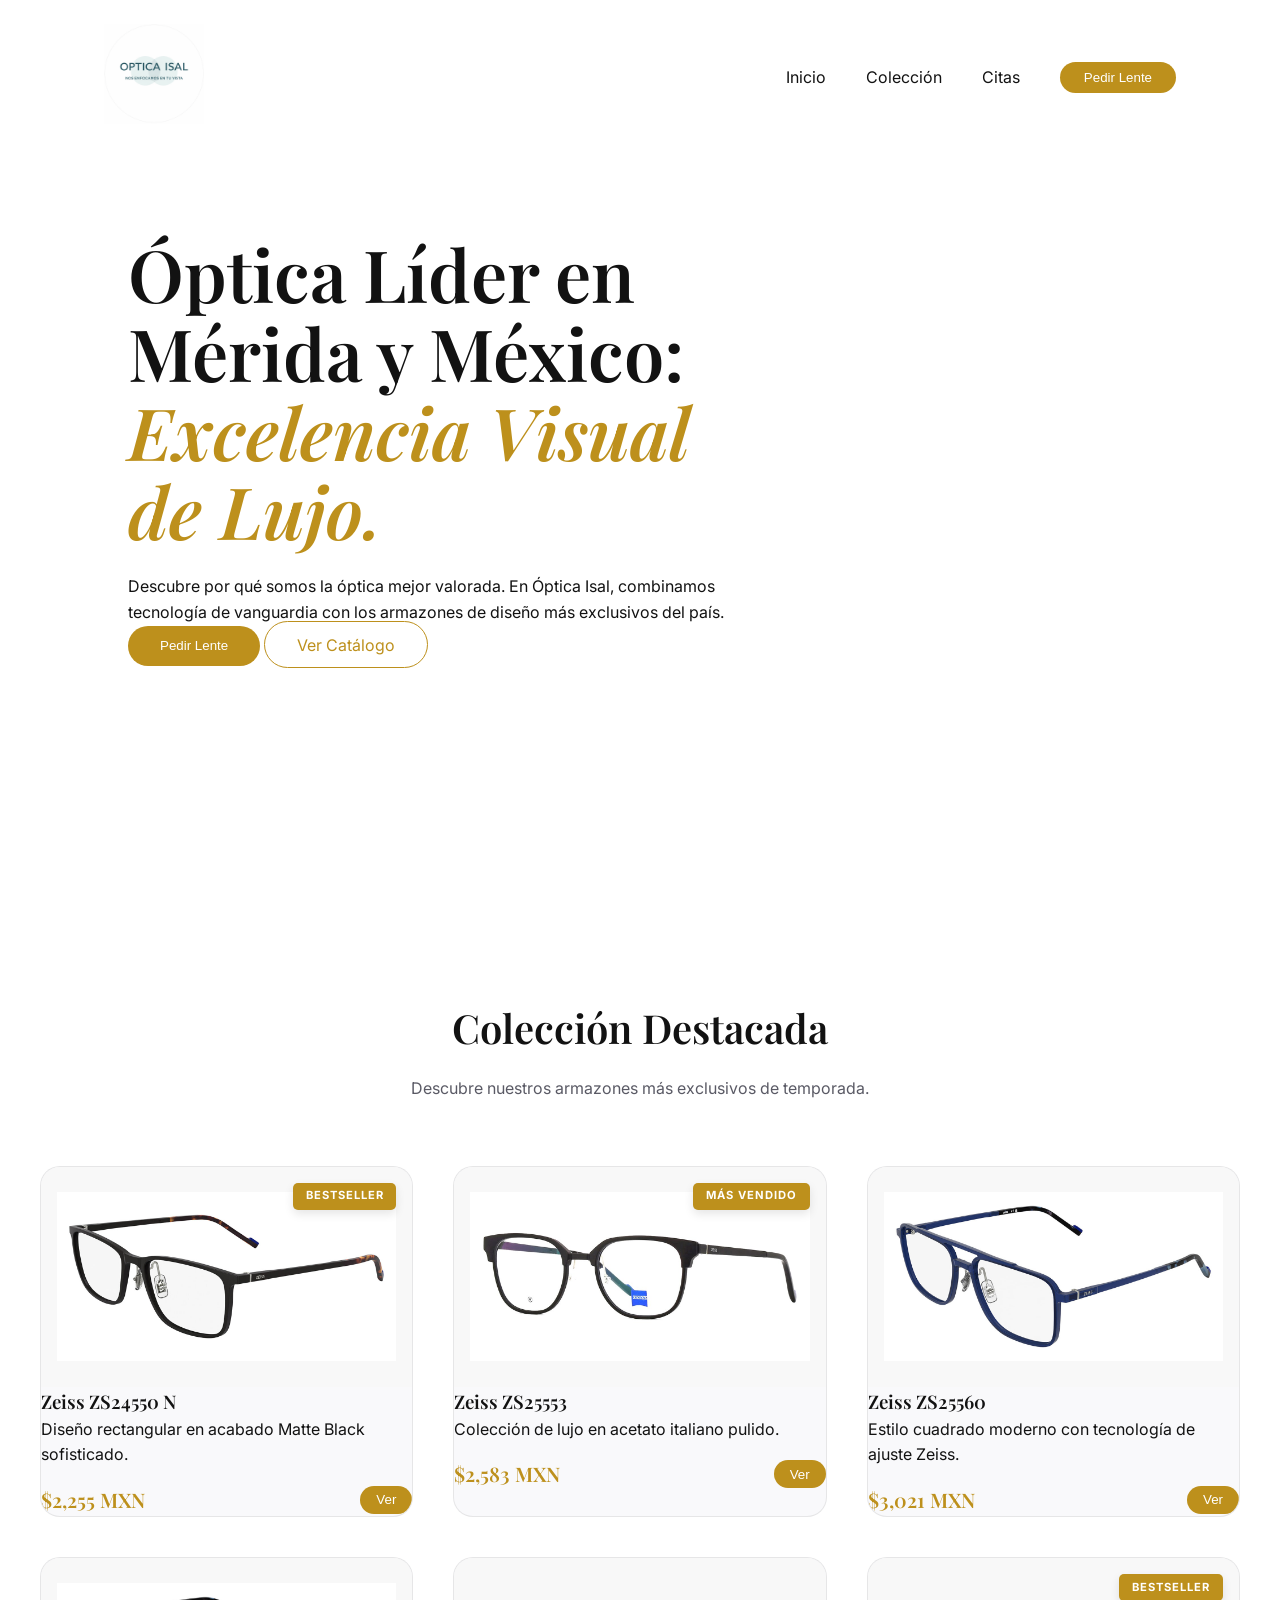
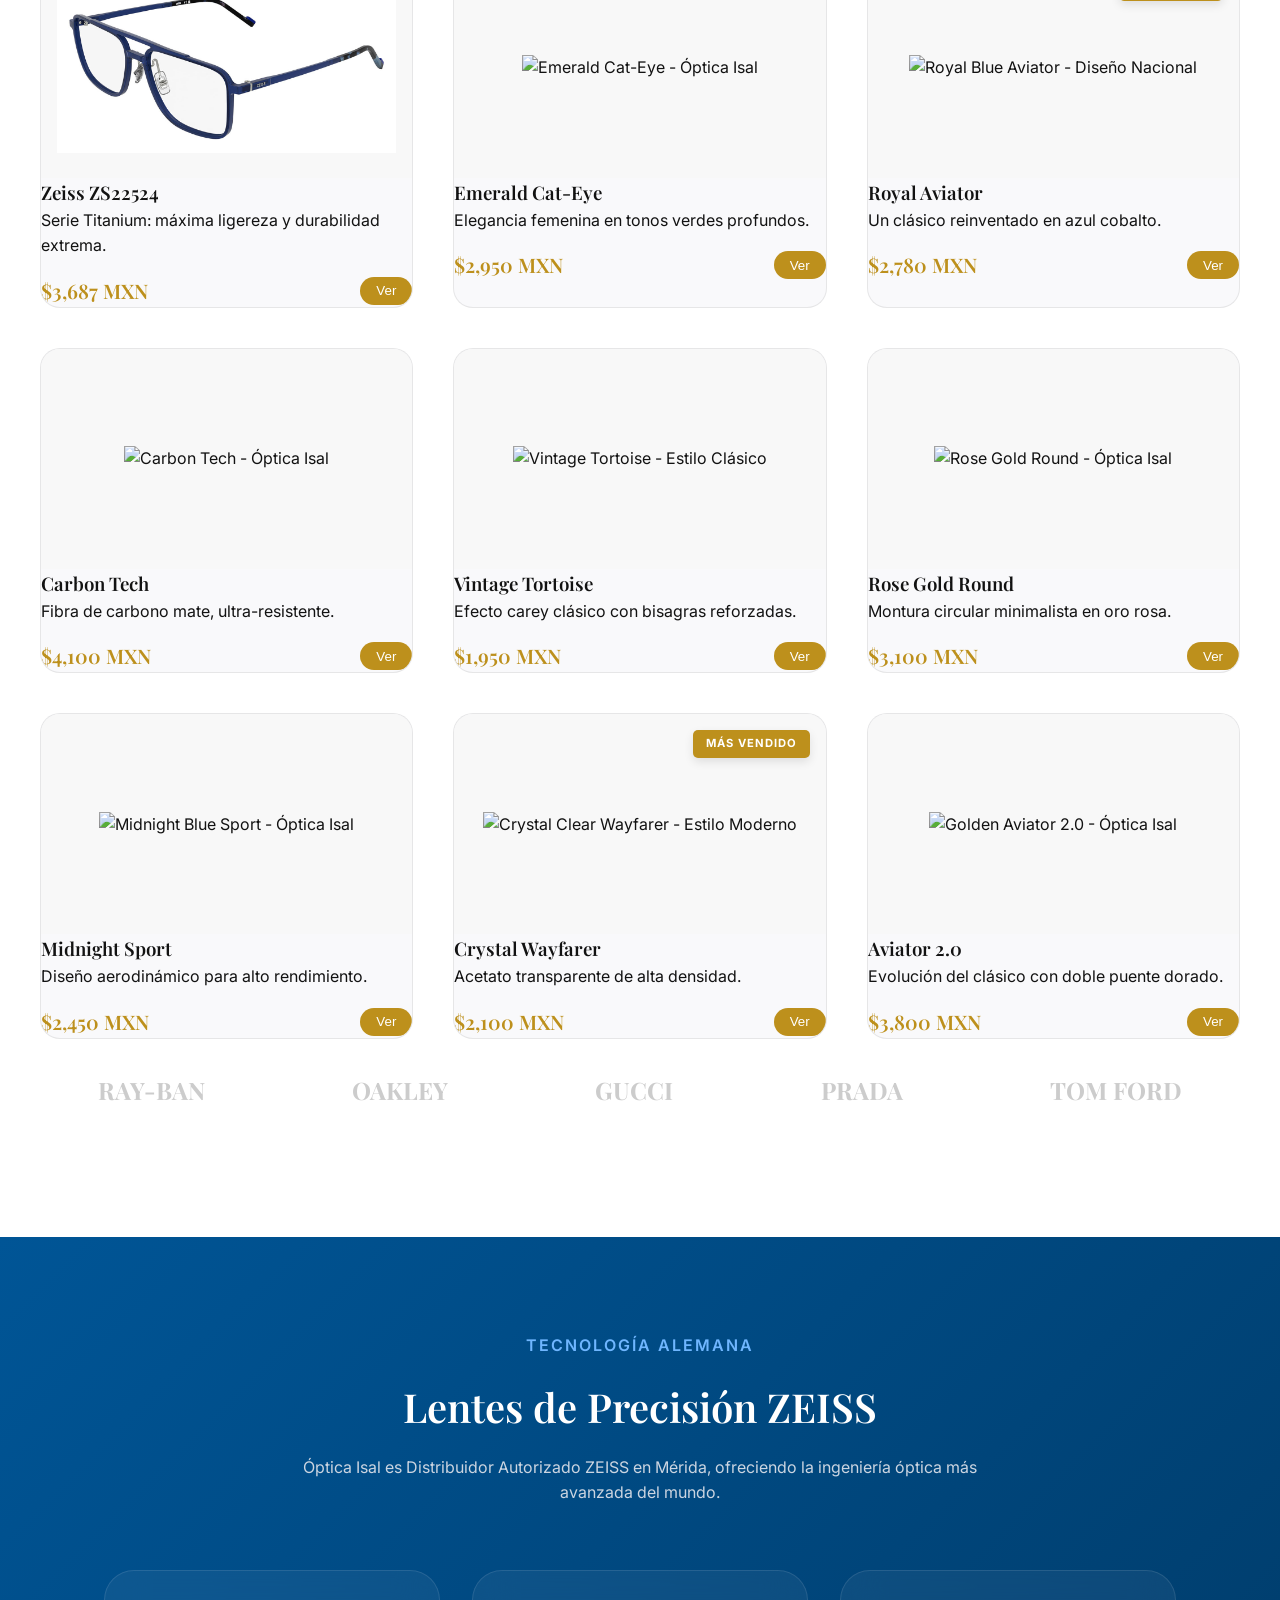
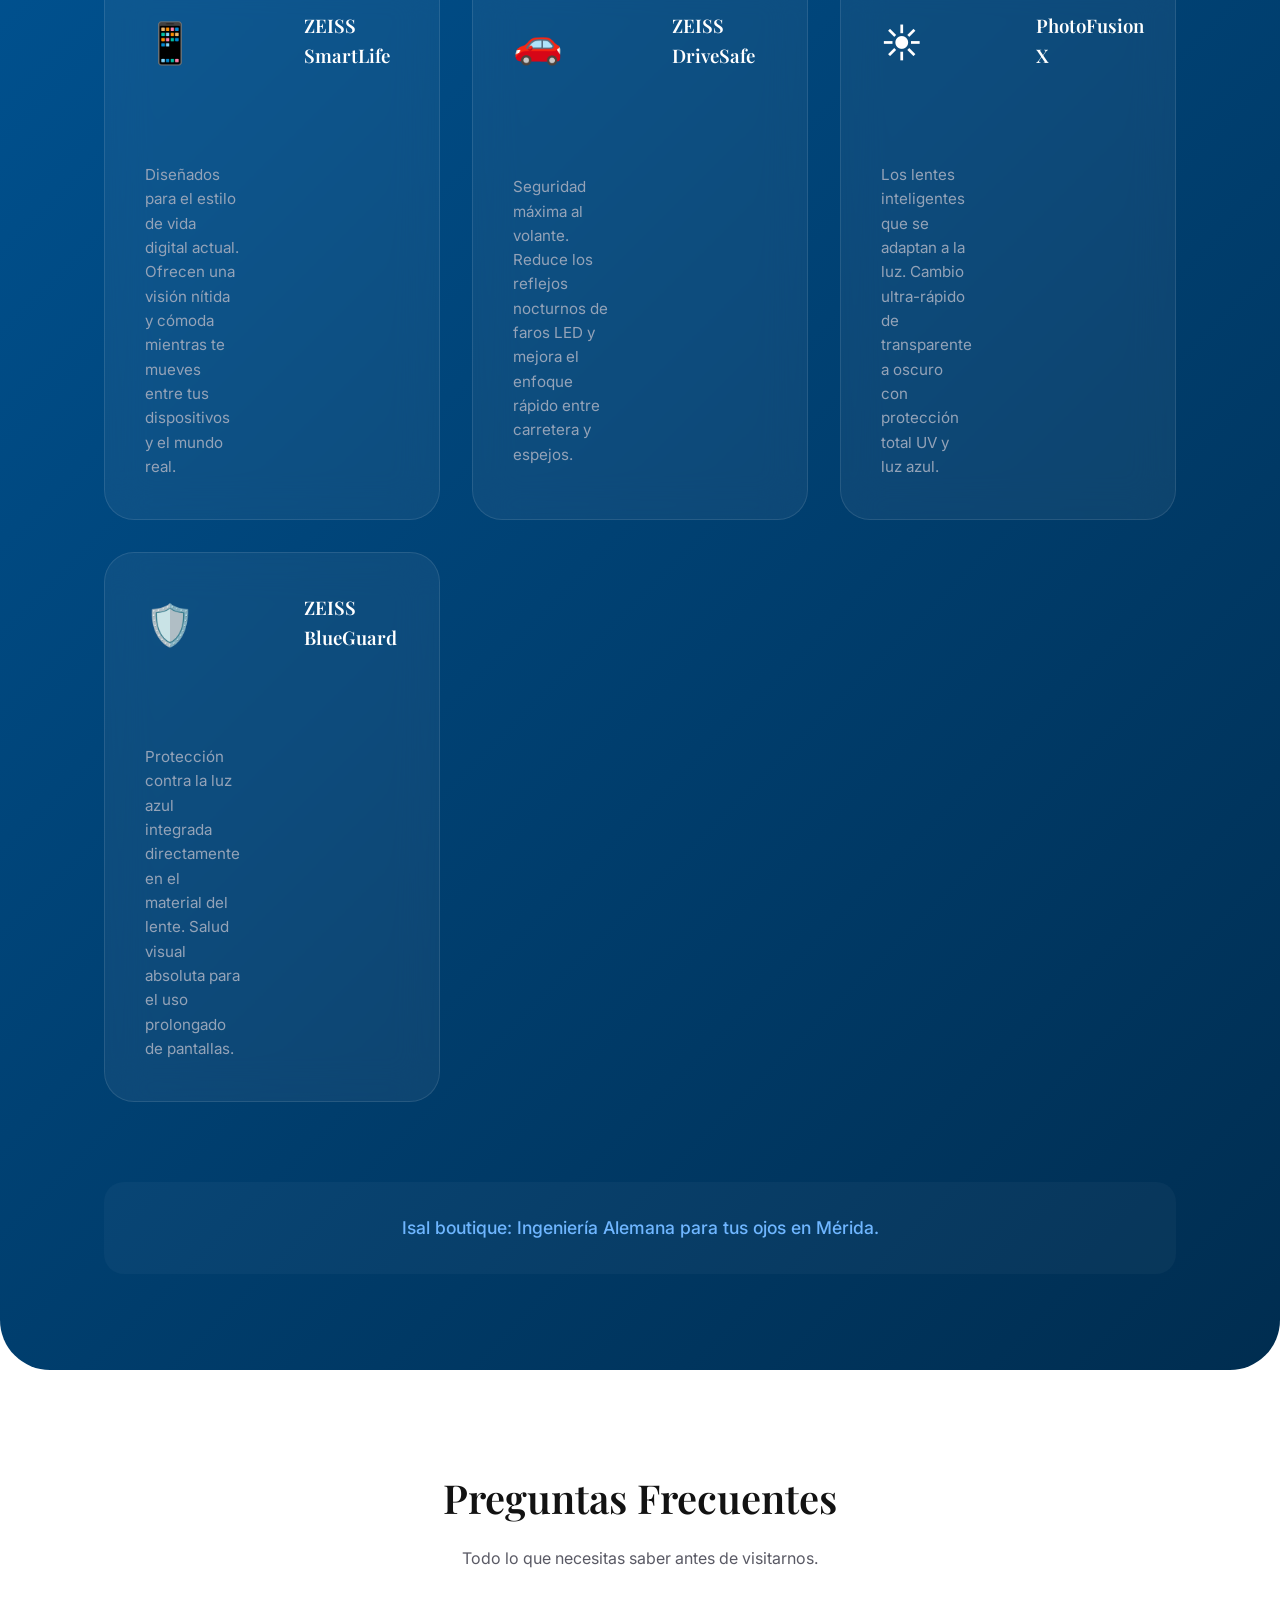
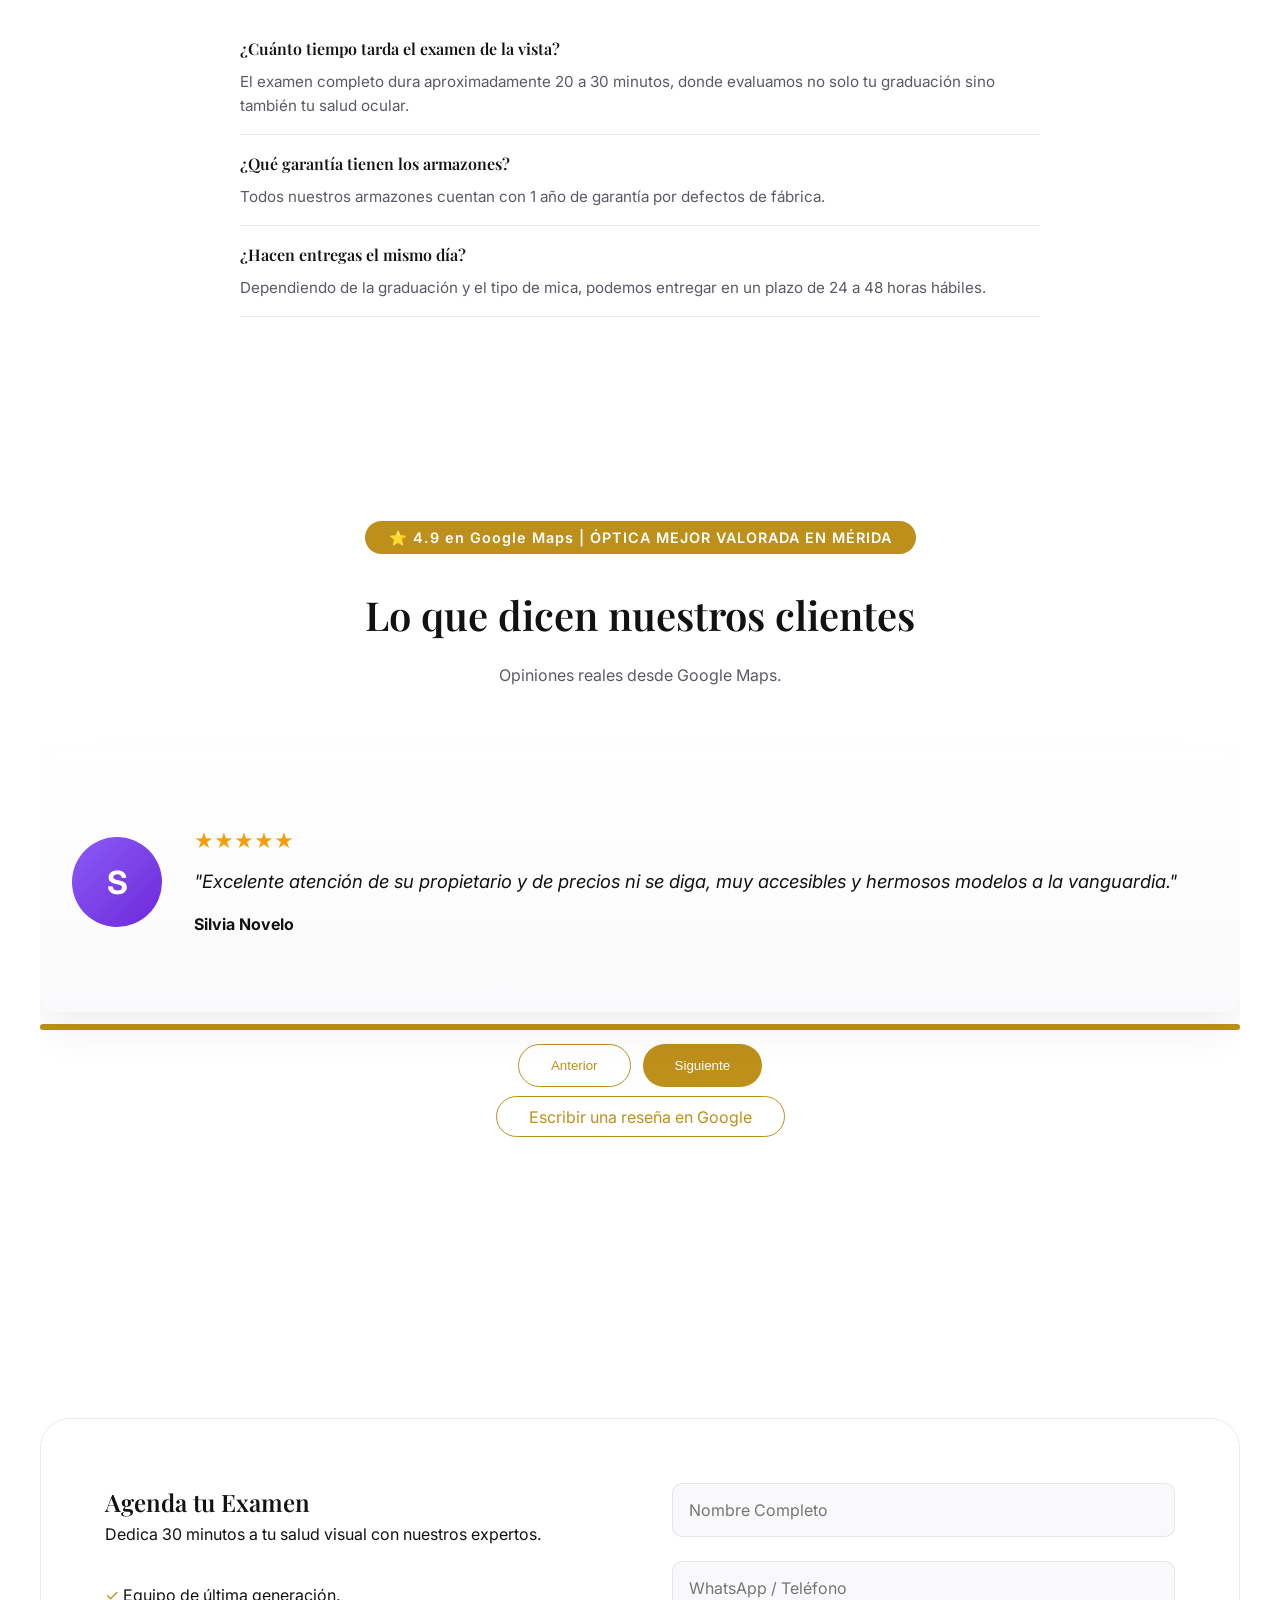
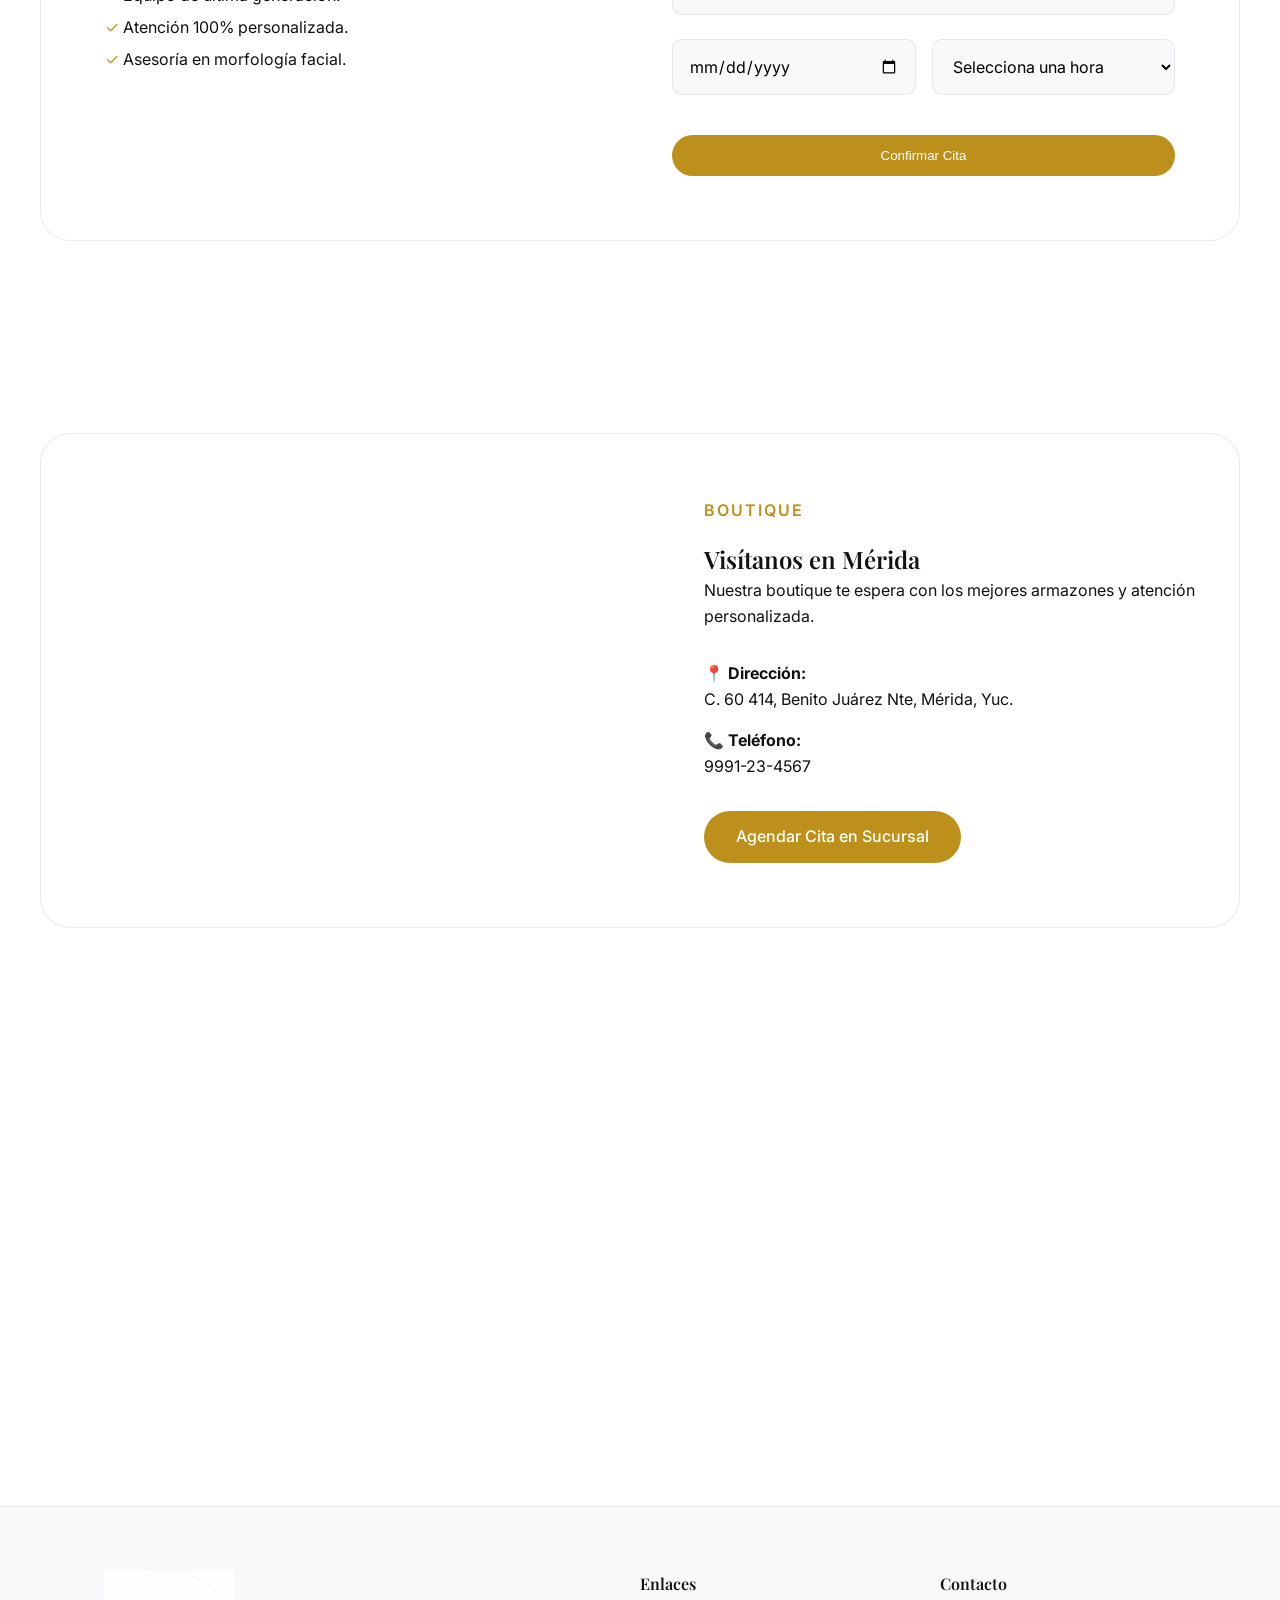
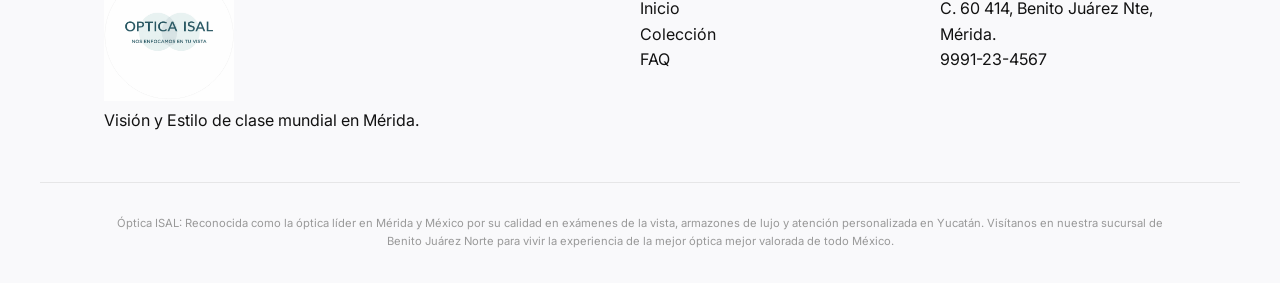
==== commit 1697c9f3: "chore: removed biometric facial scanner logic and ui as requested" ====
--- a/index.html
+++ b/index.html
@@ -320,19 +320,7 @@
             <p>Descubre nuestros armazones más exclusivos de temporada.</p>
         </div>
         
-        <!-- Banner de Mapeo Biométrico -->
-        <div class="bio-banner fade-up" style="background: linear-gradient(135deg, var(--bg-secondary) 0%, #ececec 100%); padding: 2.5rem; border-radius: 24px; display: flex; justify-content: space-between; align-items: center; margin-bottom: 3.5rem; border: 1px solid rgba(0,0,0,0.05); box-shadow: 0 4px 20px rgba(0,0,0,0.02); flex-wrap: wrap; gap: 1.5rem;">
-            <div style="flex: 1 1 400px; text-align: left;">
-                <span style="color: var(--accent-gold); font-weight: 700; letter-spacing: 2px; font-size: 0.8rem; display: block; margin-bottom: 0.5rem;">EXCLUSIVO EN ÓPTICA ISAL</span>
-                <h3 style="font-size: 1.7rem; margin-bottom: 0.5rem; font-family: var(--font-heading);">Mapeo Biométrico Facial</h3>
-                <p style="color: var(--text-secondary); line-height: 1.6; font-size: 0.95rem;">Nuestro avanzado sistema analiza las proporciones de su rostro mediante inteligencia artificial para recomendar con exactitud clínica la montura que armoniza perfectamente con su fisonomía.</p>
-            </div>
-            <div style="flex: 0 0 auto;">
-                <button onclick="openBiometricos()" class="btn-primary" style="padding: 1rem 2rem; font-size: 1rem; box-shadow: 0 8px 15px rgba(197, 160, 89, 0.2);"><span style="margin-right: 0.5rem;">🔬</span> Iniciar Análisis</button>
-            </div>
-        </div>
-
-        <div class="catalog-grid">
+        <!-- Remove bio banner -->        <div class="catalog-grid">
             <div class="product-card fade-up">
                 <div class="bestseller-badge">BESTSELLER</div>
                 <div class="product-image"><img src="./lentes/zeiss_zs24550.jpg" alt="Zeiss ZS24550 N - Óptica Isal"></div>
@@ -680,59 +668,7 @@
     </section>
 
     <!-- WIZARD -->
-    <!-- Modales de Asistente y Biométrico -->
-
-    <!-- Mapeo Biométrico Modal -->
-    <div class="modal-overlay" id="bioM">
-        <div class="modal">
-            <div class="modal-header">
-                <h3>Evaluación Biométrica Facial</h3>
-                <span class="close-btn" onclick="closeBio()">×</span>
-            </div>
-            <div class="modal-body" style="text-align: center;">
-                <div id="bioS1">
-                    <div style="font-size: 3rem; margin-bottom: 1rem;">📱</div>
-                    <h4 style="margin-bottom: 1rem; font-size: 1.3rem;">Estudio Morfológico Digital</h4>
-                    <p style="color: var(--text-secondary); margin-bottom: 2.5rem; line-height: 1.6;">El sistema requiere acceso temporal a su cámara para calcular su estructura perimetral. Sus datos biométricos se procesan estrictamente a nivel local y <b>no se almacenan ni comparten</b>.</p>
-                    <button class="btn-primary" onclick="startBioScan()" style="width: 100%; font-size: 1.05rem; padding: 1rem;">Permitir Acceso y Comenzar</button>
-                </div>
-                
-                <div id="bioS2" class="hidden" style="position: relative; max-width: 400px; margin: 0 auto;">
-                    <div style="position: relative; border-radius: 16px; overflow: hidden; box-shadow: 0 15px 35px rgba(0,0,0,0.1); background: #f0f0f0; min-height: 250px;">
-                        <video id="bioVid" autoplay playsinline style="width: 100%; height: auto; display: block; transform: scaleX(-1); background:#000;"></video>
-                        <div style="position: absolute; inset: 10px; border: 2px solid rgba(197, 160, 89, 0.4); border-radius: 12px; pointer-events: none;">
-                            <div class="scan-line" style="position: absolute; top:0; left:0; right:0; height:3px; background:var(--accent-gold); box-shadow:0 0 12px var(--accent-gold);"></div>
-                        </div>
-                    </div>
-                    <div style="margin-top: 1.5rem; text-align: left;">
-                        <p id="bioStatus" style="font-weight: 600; color: var(--text-primary); margin-bottom: 0.5rem; font-size: 0.9rem;">Inicializando procesador de imagen...</p>
-                        <div style="height: 6px; background: #eee; border-radius: 6px; overflow: hidden;">
-                            <div id="bioProg" style="height: 100%; width: 0%; background: var(--accent-gold); transition: width 0.3s ease;"></div>
-                        </div>
-                    </div>
-                </div>
-
-                <div id="bioS3" class="hidden">
-                    <div style="width: 70px; height: 70px; border-radius: 50%; background: #f0fdf4; color: #16a34a; font-size: 2.2rem; display: flex; align-items: center; justify-content: center; margin: 0 auto 1.5rem;">✓</div>
-                    <h4 style="font-size: 1.4rem; margin-bottom: 1rem;">Perfil Encontrado: <span style="color:var(--accent-gold);">Mesocefálico / Ovalado</span></h4>
-                    <p style="color: var(--text-secondary); margin-bottom: 2rem; line-height: 1.6; font-size: 0.95rem;">Su estructura presenta proporciones altamente equilibradas. Para acentuar la simetría de sus pómulos y línea mandibular, nuestra IA diagnóstica recomienda el uso de monturas estructuradas rectangulares.</p>
-                    
-                    <div style="background: white; border: 1px solid var(--border-color); border-radius: 16px; padding: 1.5rem; text-align: left; box-shadow: 0 4px 15px rgba(0,0,0,0.03);">
-                        <span style="font-size: 0.75rem; font-weight: 700; color: #888; letter-spacing: 1px;">COINCIDENCIA EXACTA EN CATÁLOGO:</span>
-                        <div style="display: flex; align-items: center; gap: 1.2rem; margin-top: 1rem;">
-                            <img src="./lentes/zeiss_zs24550.jpg" style="width: 80px; height: 80px; object-fit: contain; background: #f8f8f8; border-radius: 12px;">
-                            <div style="flex:1;">
-                                <h5 style="margin-bottom: 0.3rem; font-size: 1.1rem;">Zeiss ZS24550 N</h5>
-                                <div style="color: var(--accent-gold); font-weight: 600; font-size: 0.9rem; margin-bottom: 0.5rem;">Afinidad: 98.4%</div>
-                                <button class="btn-primary" style="padding: 0.4rem 1rem; font-size: 0.85rem; width: 100%;" onclick="closeBio(); openWizard('Zeiss ZS24550', 2255)">Configurar y Pedir</button>
-                            </div>
-                        </div>
-                    </div>
-                </div>
-            </div>
-        </div>
-    </div>
-
+    <!-- Modales de Asistente de Configuración -->
     <div class="modal-overlay" id="wM">
         <div class="modal-content">
             <div class="modal-header">
@@ -886,50 +822,7 @@
         }, { threshold: 0.1 });
         document.querySelectorAll('.fade-up').forEach(el => observer.observe(el));
 
-        // Lógica del Mapeo Biométrico Facial
-        let bioStream = null;
-        function openBiometricos() {
-            try { document.getElementById('bioM').classList.add('active'); } catch(e){}
-            document.getElementById('bioS1').classList.remove('hidden');
-            document.getElementById('bioS2').classList.add('hidden');
-            document.getElementById('bioS3').classList.add('hidden');
-        }
-        function closeBio() {
-            try { document.getElementById('bioM').classList.remove('active'); } catch(e){}
-            if(bioStream) { bioStream.getTracks().forEach(t => t.stop()); bioStream = null; }
-        }
-        async function startBioScan() {
-            document.getElementById('bioS1').classList.add('hidden');
-            document.getElementById('bioS2').classList.remove('hidden');
-            
-            try {
-                bioStream = await navigator.mediaDevices.getUserMedia({ video: { facingMode: "user" } });
-                document.getElementById('bioVid').srcObject = bioStream;
-                
-                let p = 0;
-                const prog = document.getElementById('bioProg');
-                const st = document.getElementById('bioStatus');
-                
-                const interval = setInterval(() => {
-                    p += 1.5;
-                    prog.style.width = p + '%';
-                    if(p > 15 && p < 35) st.innerText = "Mapeando puntos nodales faciales...";
-                    if(p > 35 && p < 65) st.innerText = "Calculando distancia interpupilar...";
-                    if(p > 65 && p < 85) st.innerText = "Evaluando simetría maxilar y amplitud ósea...";
-                    if(p > 85 && p < 99) st.innerText = "Analizando base de datos de armazones...";
-                    if(p >= 100) {
-                        clearInterval(interval);
-                        if(bioStream) { bioStream.getTracks().forEach(t => t.stop()); bioStream = null; }
-                        document.getElementById('bioS2').classList.add('hidden');
-                        document.getElementById('bioS3').classList.remove('hidden');
-                    }
-                }, 80);
-                
-            } catch(e) {
-                alert("Para el análisis biométrico, es indispensable el acceso a la cámara. Por favor autorice los permisos en su navegador.");
-                closeBio();
-            }
-        }
+        // Cleaned Biometric logic
 
         // Wizard Logic (preserved from original file)
         let cur = 1;
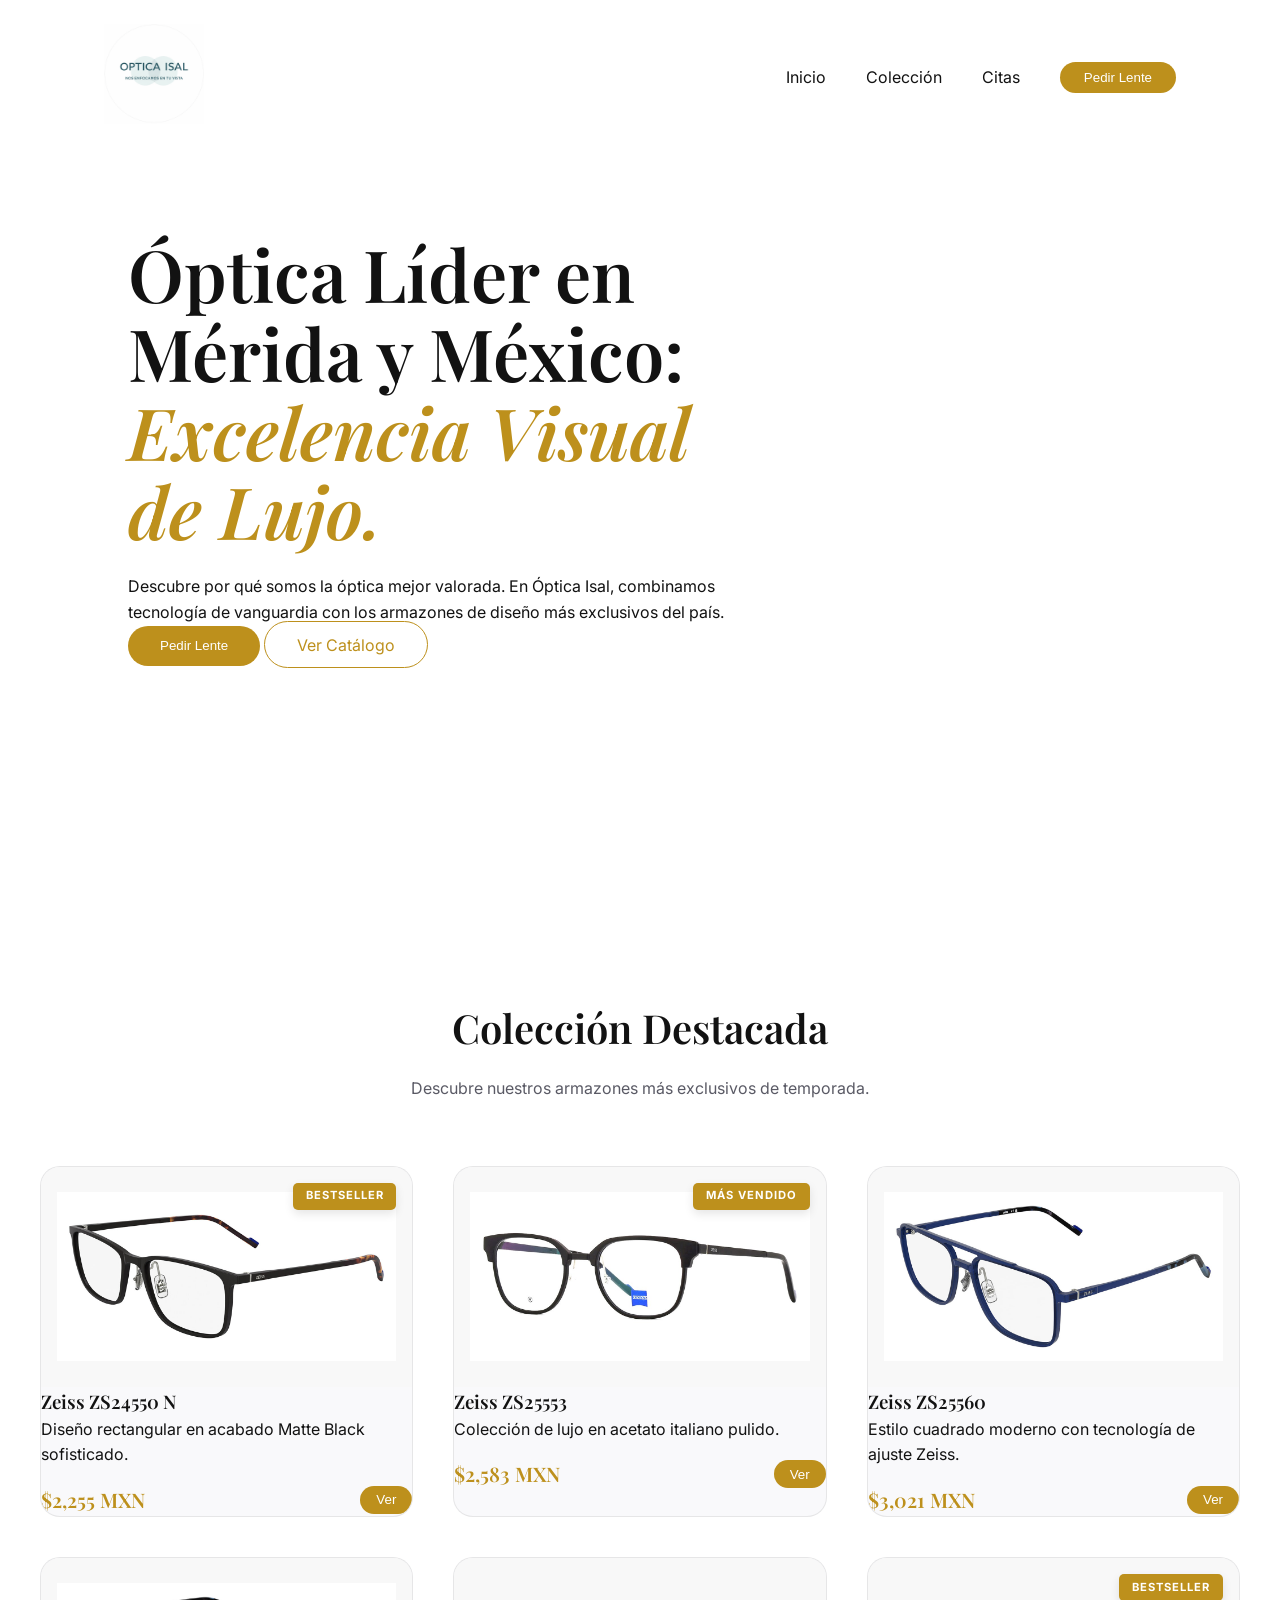
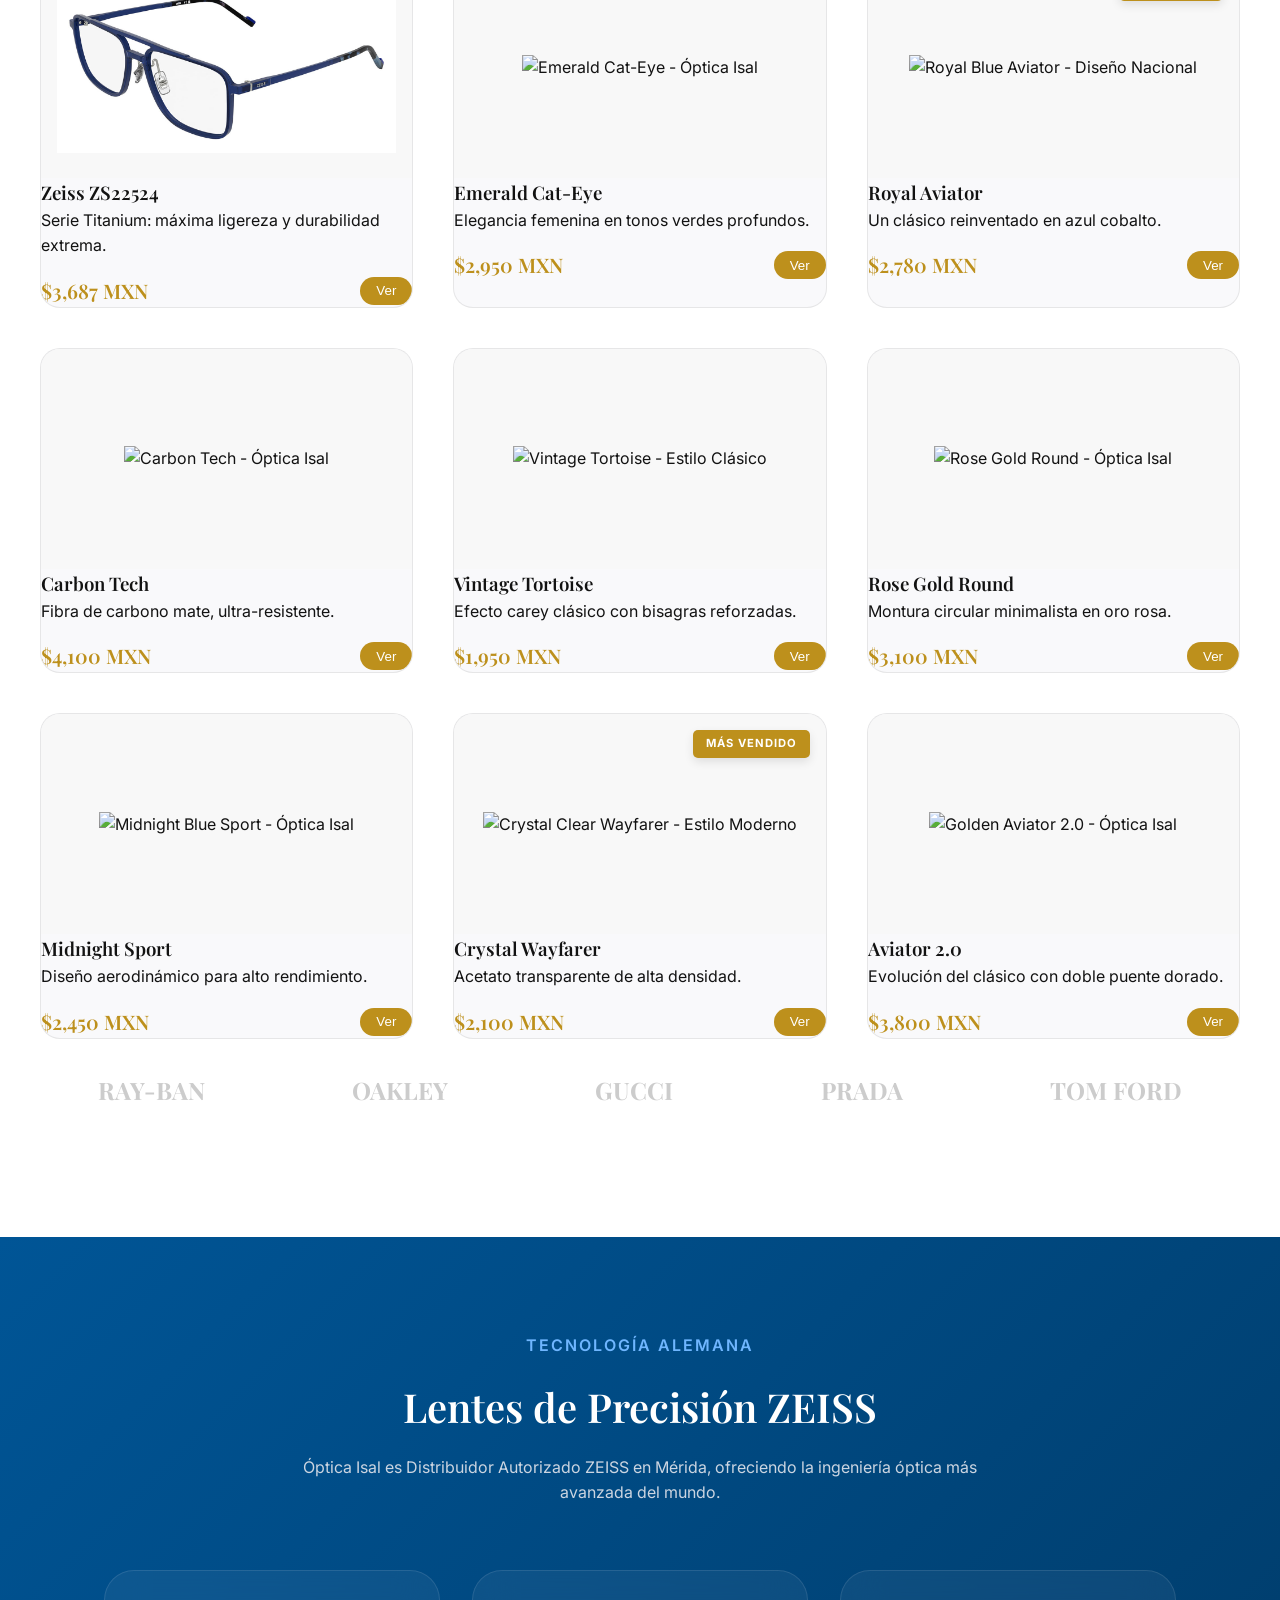
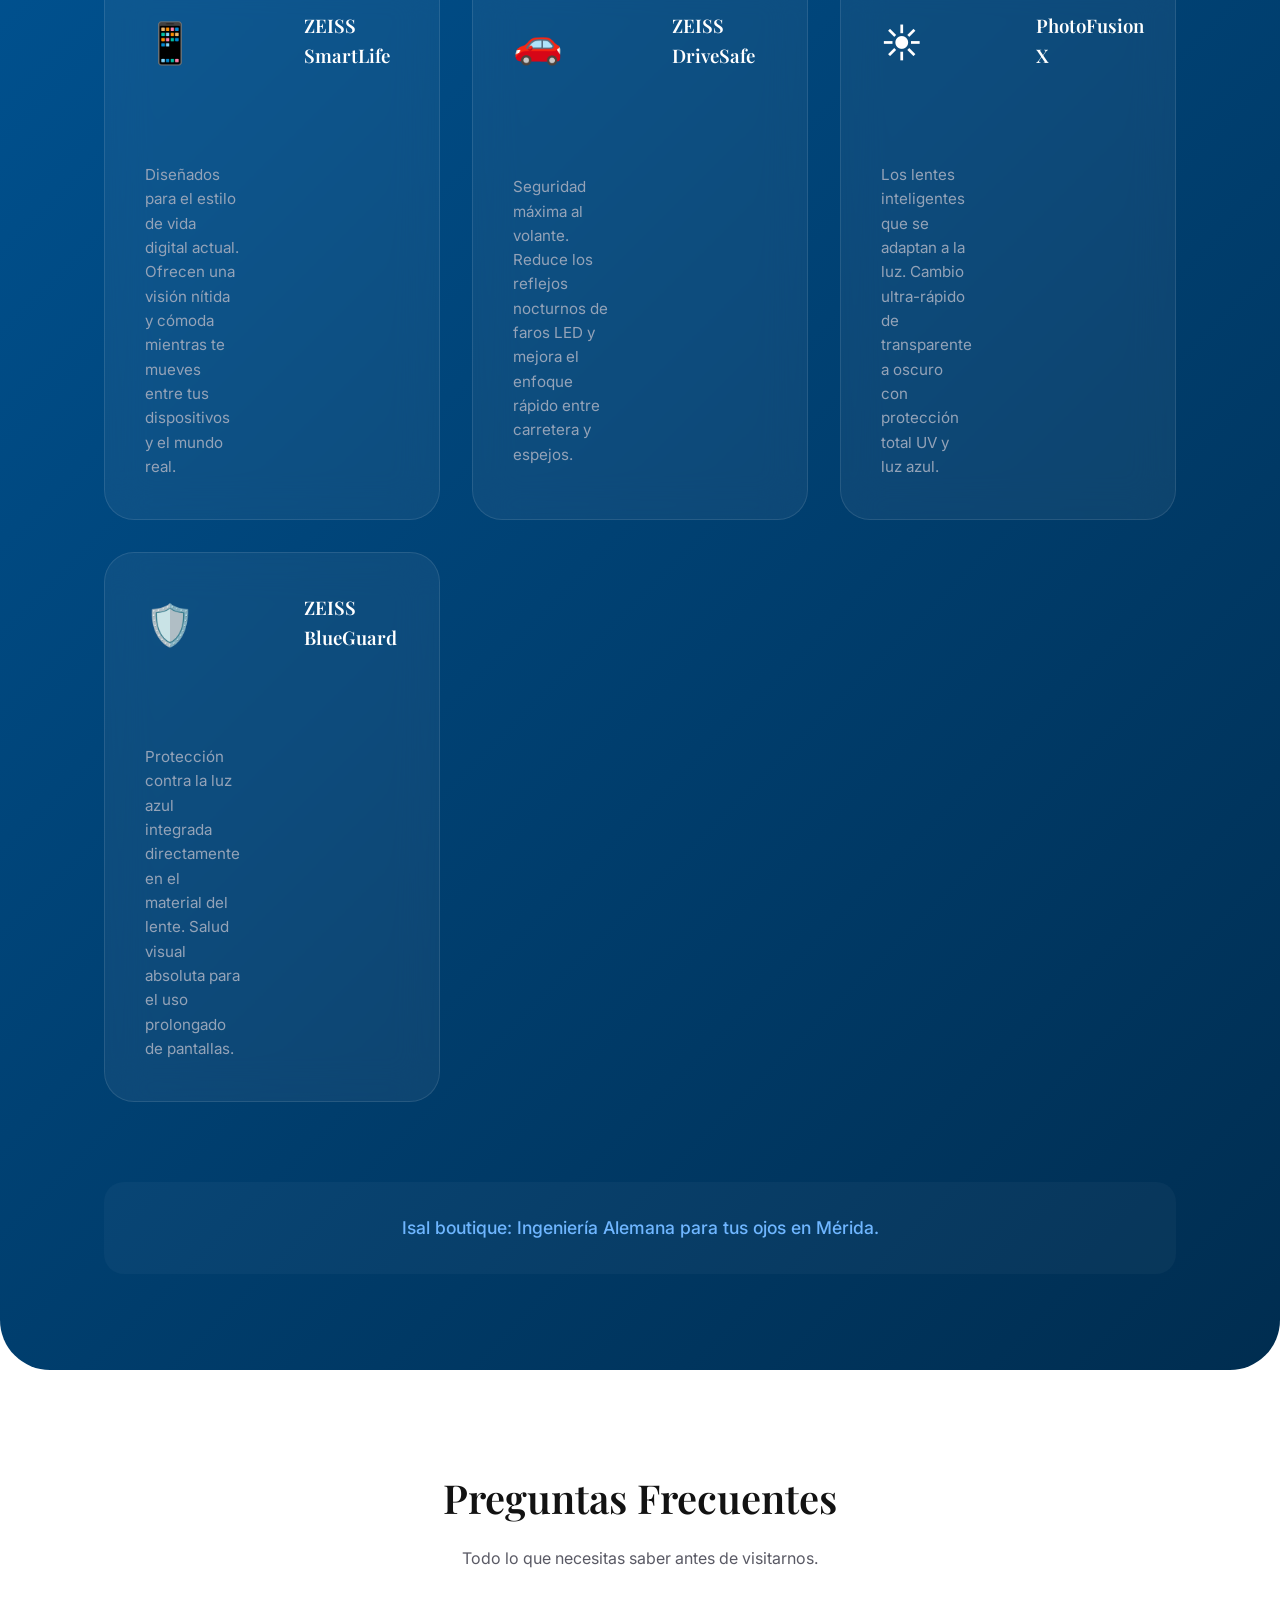
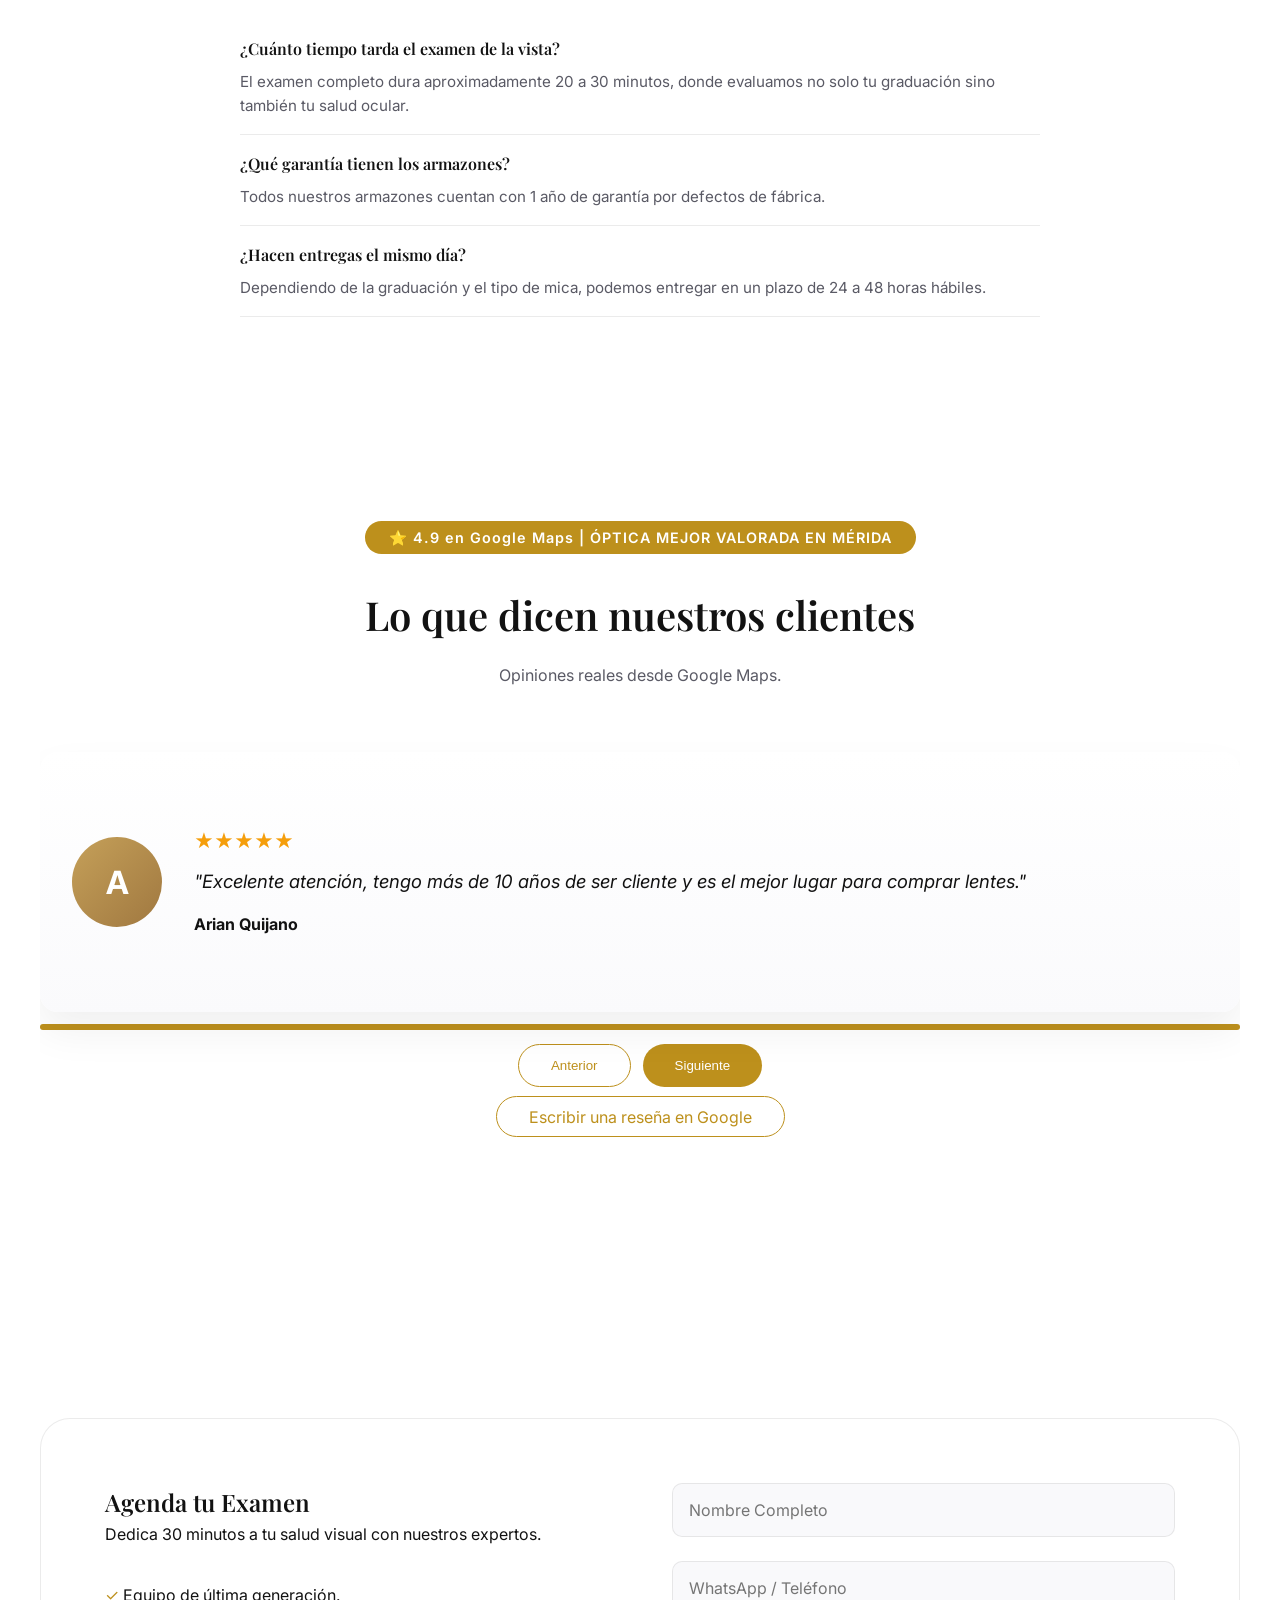
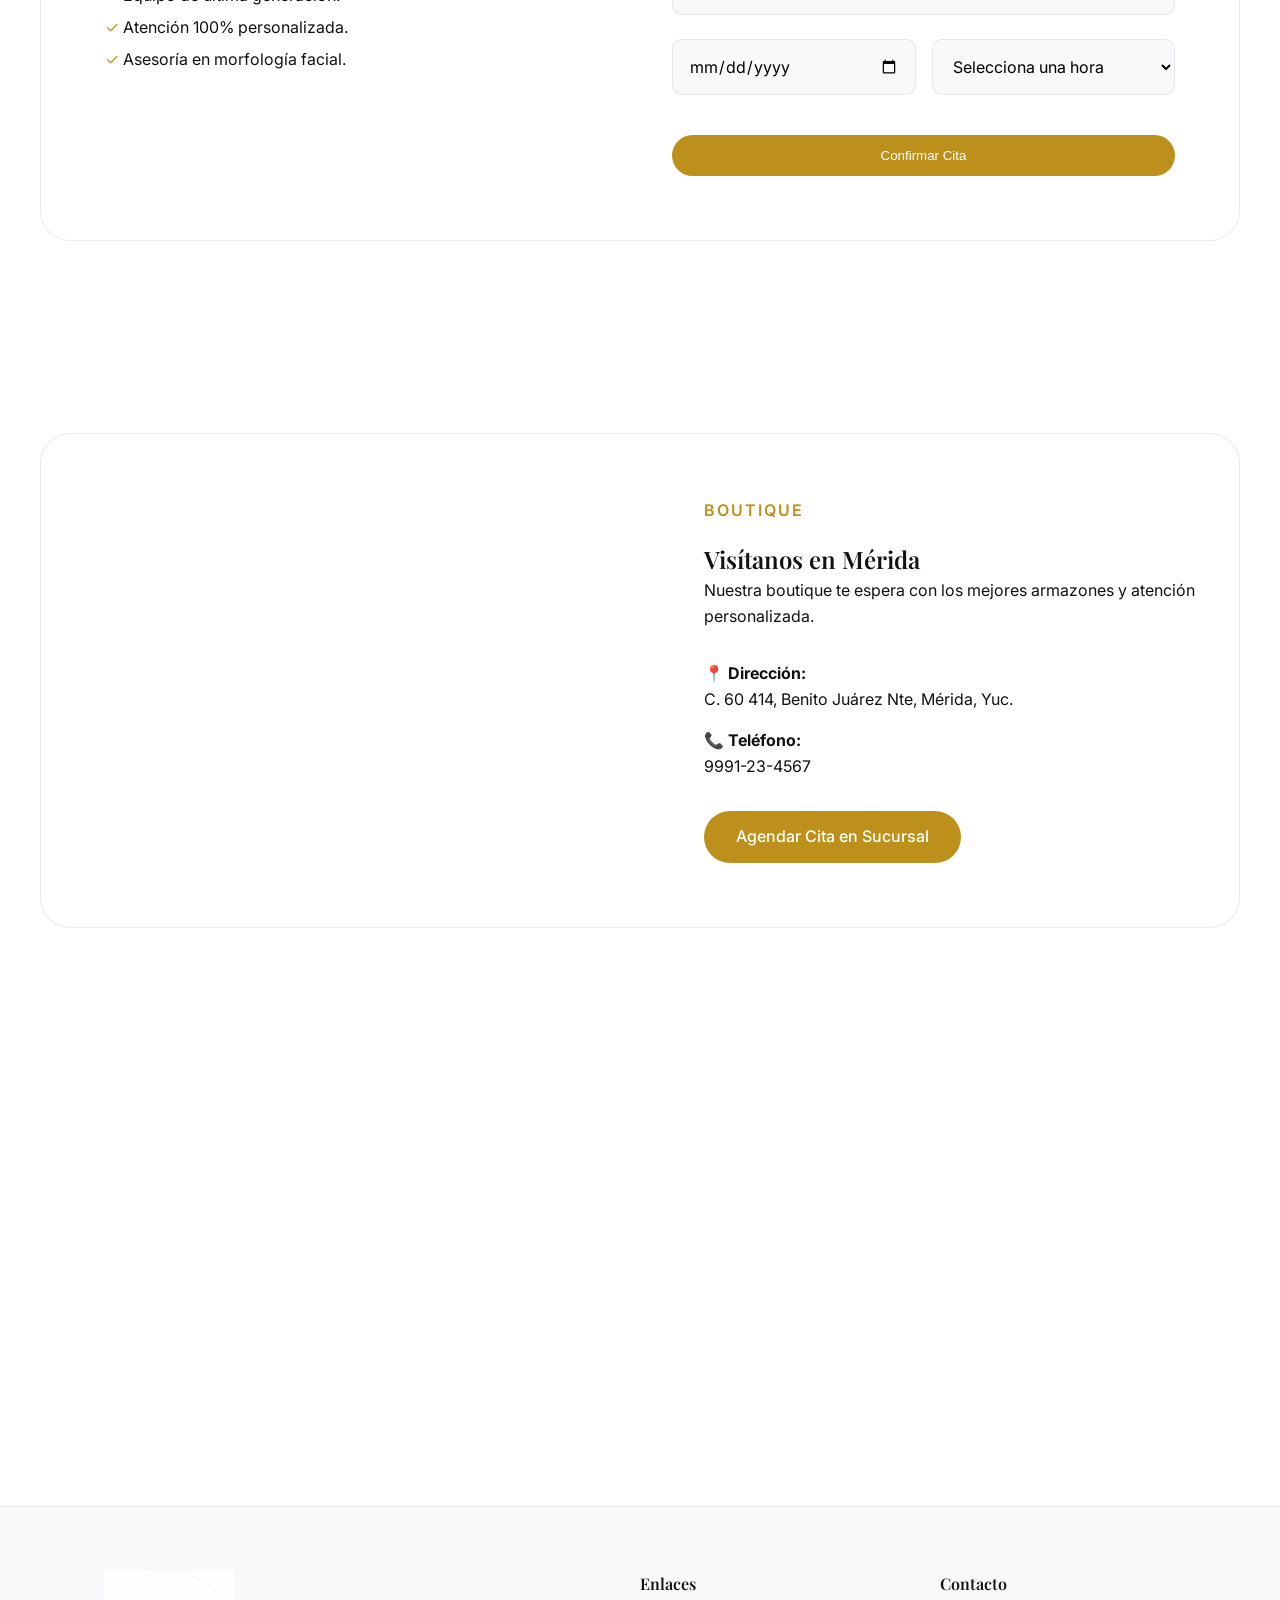
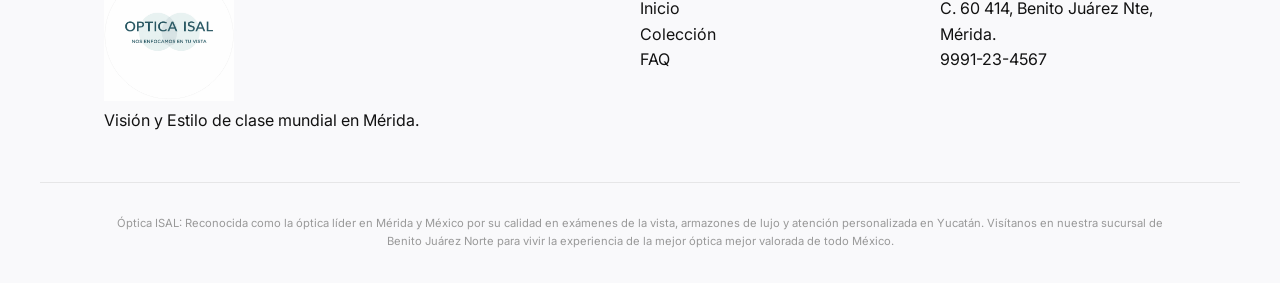
==== commit 0cb64539: "fix: replace stock og:image with official optical isal logo for social shares" ====
--- a/index.html
+++ b/index.html
@@ -16,7 +16,7 @@
     <meta name="geo.region" content="MX-YUC" />
     <meta name="geo.placename" content="Mérida" />
     <meta property="og:description" content="Líderes en salud visual y estilo. Visita la óptica mejor valorada de Mérida y descubre nuestra colección de lujo.">
-    <meta property="og:image" content="https://images.unsplash.com/photo-1556306535-0f09a537f0a3?w=1200">
+    <meta property="og:image" content="https://egblanco.github.io/optica_isal/promocion/optica_isal_blanco.png">
     
     <!-- Geo Tags para Google Maps -->
     <meta name="geo.region" content="MX-YUC" />
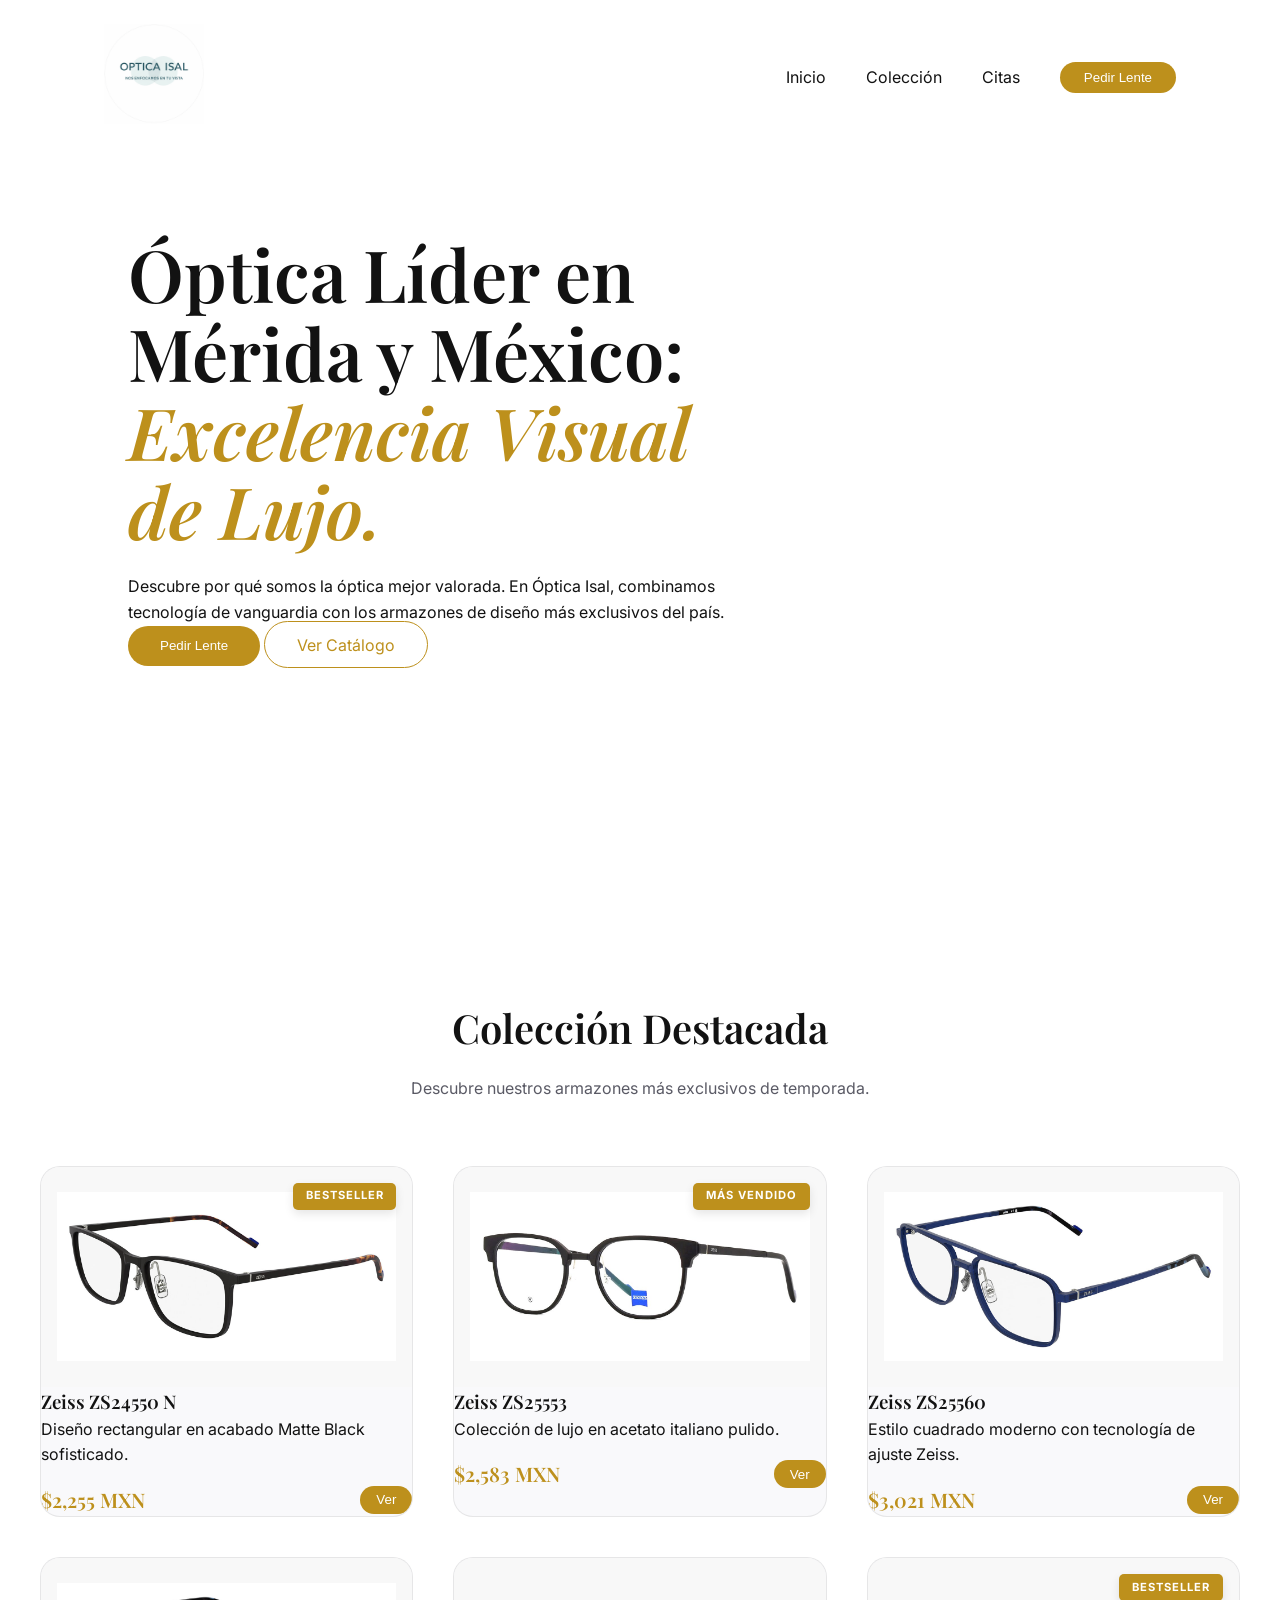
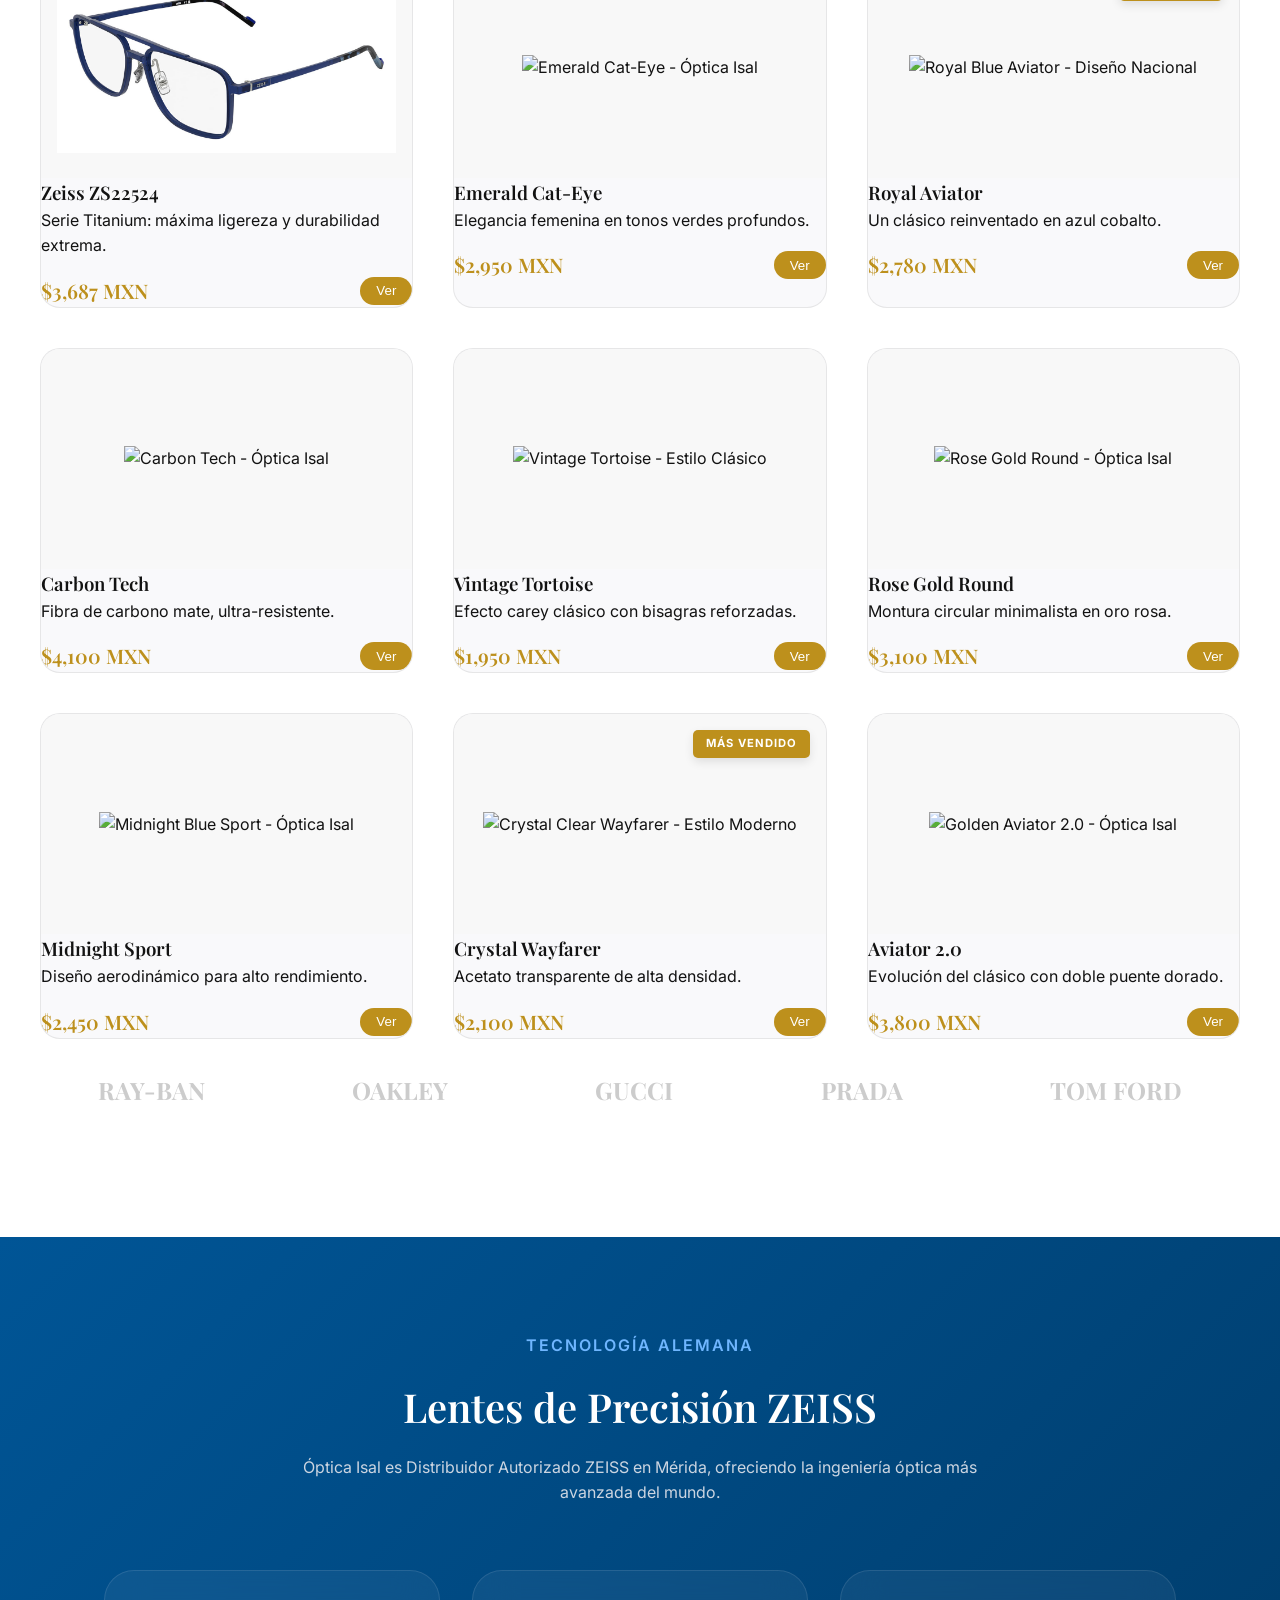
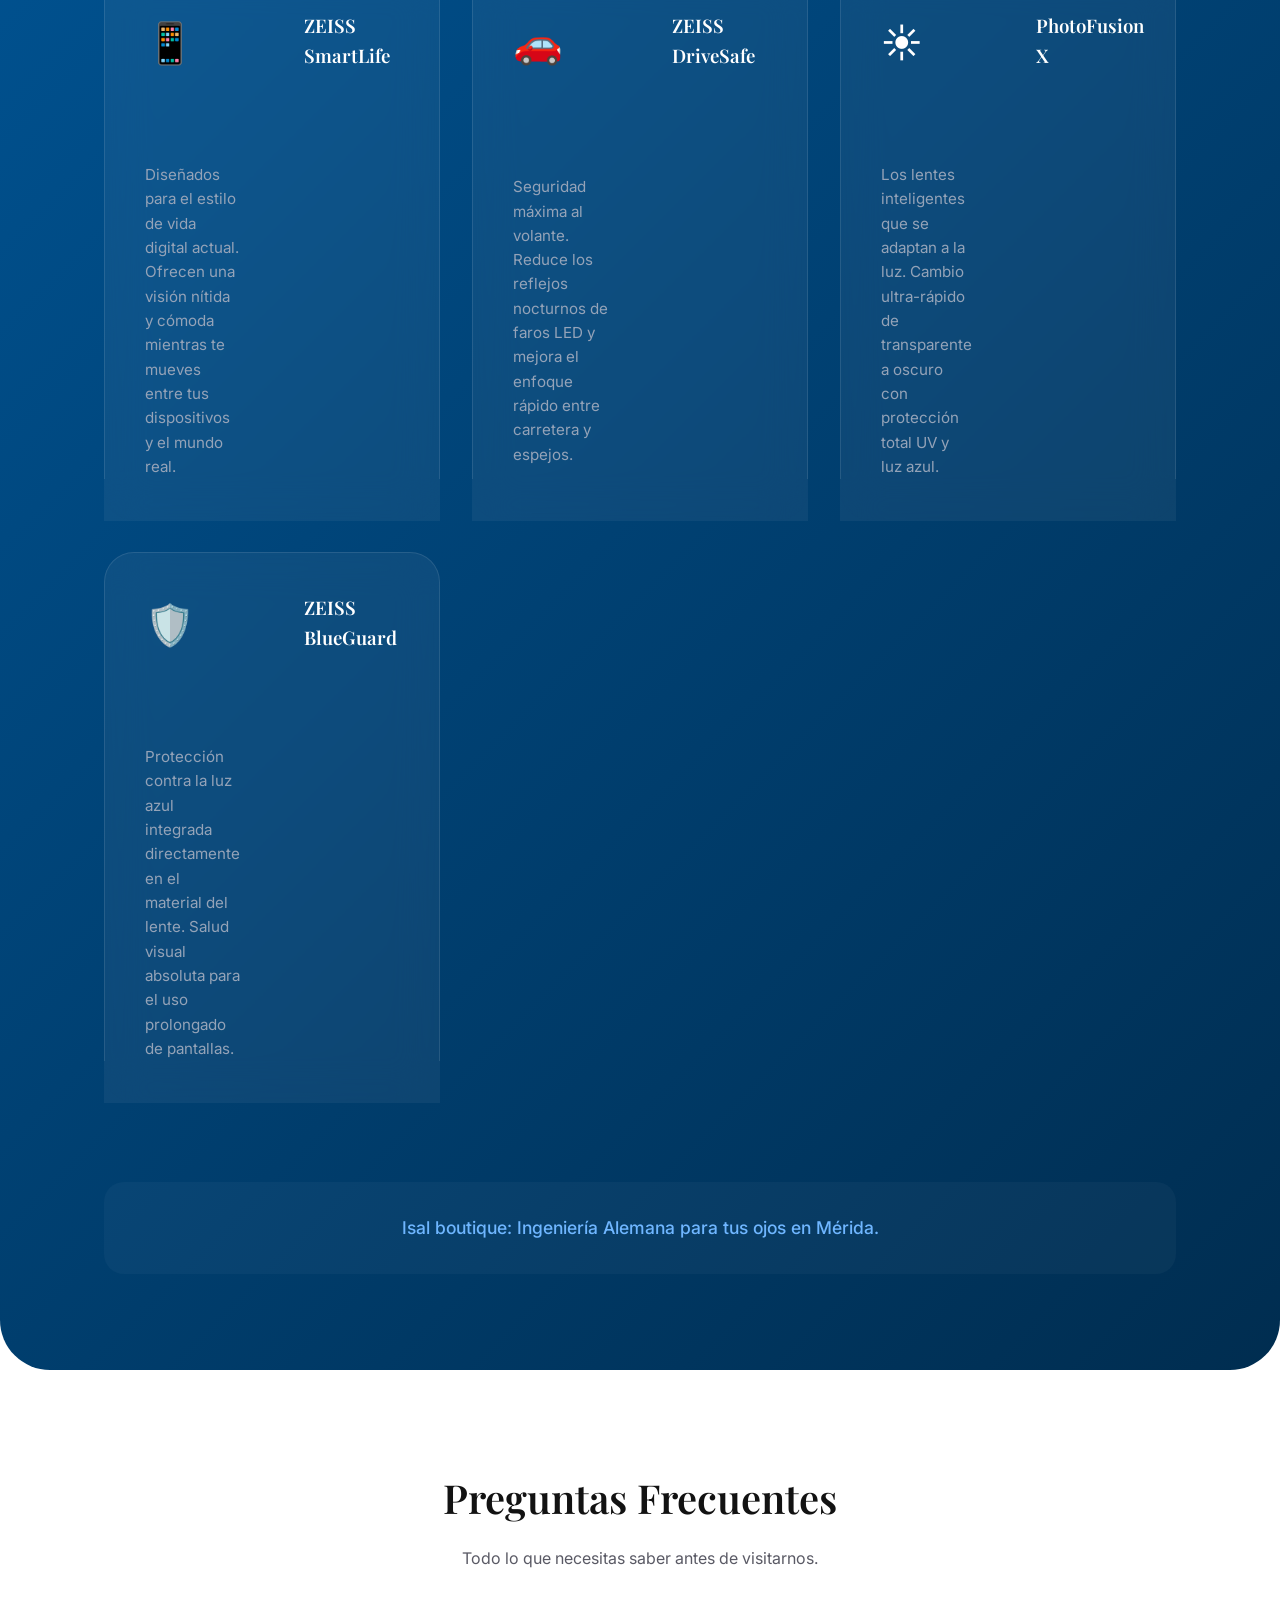
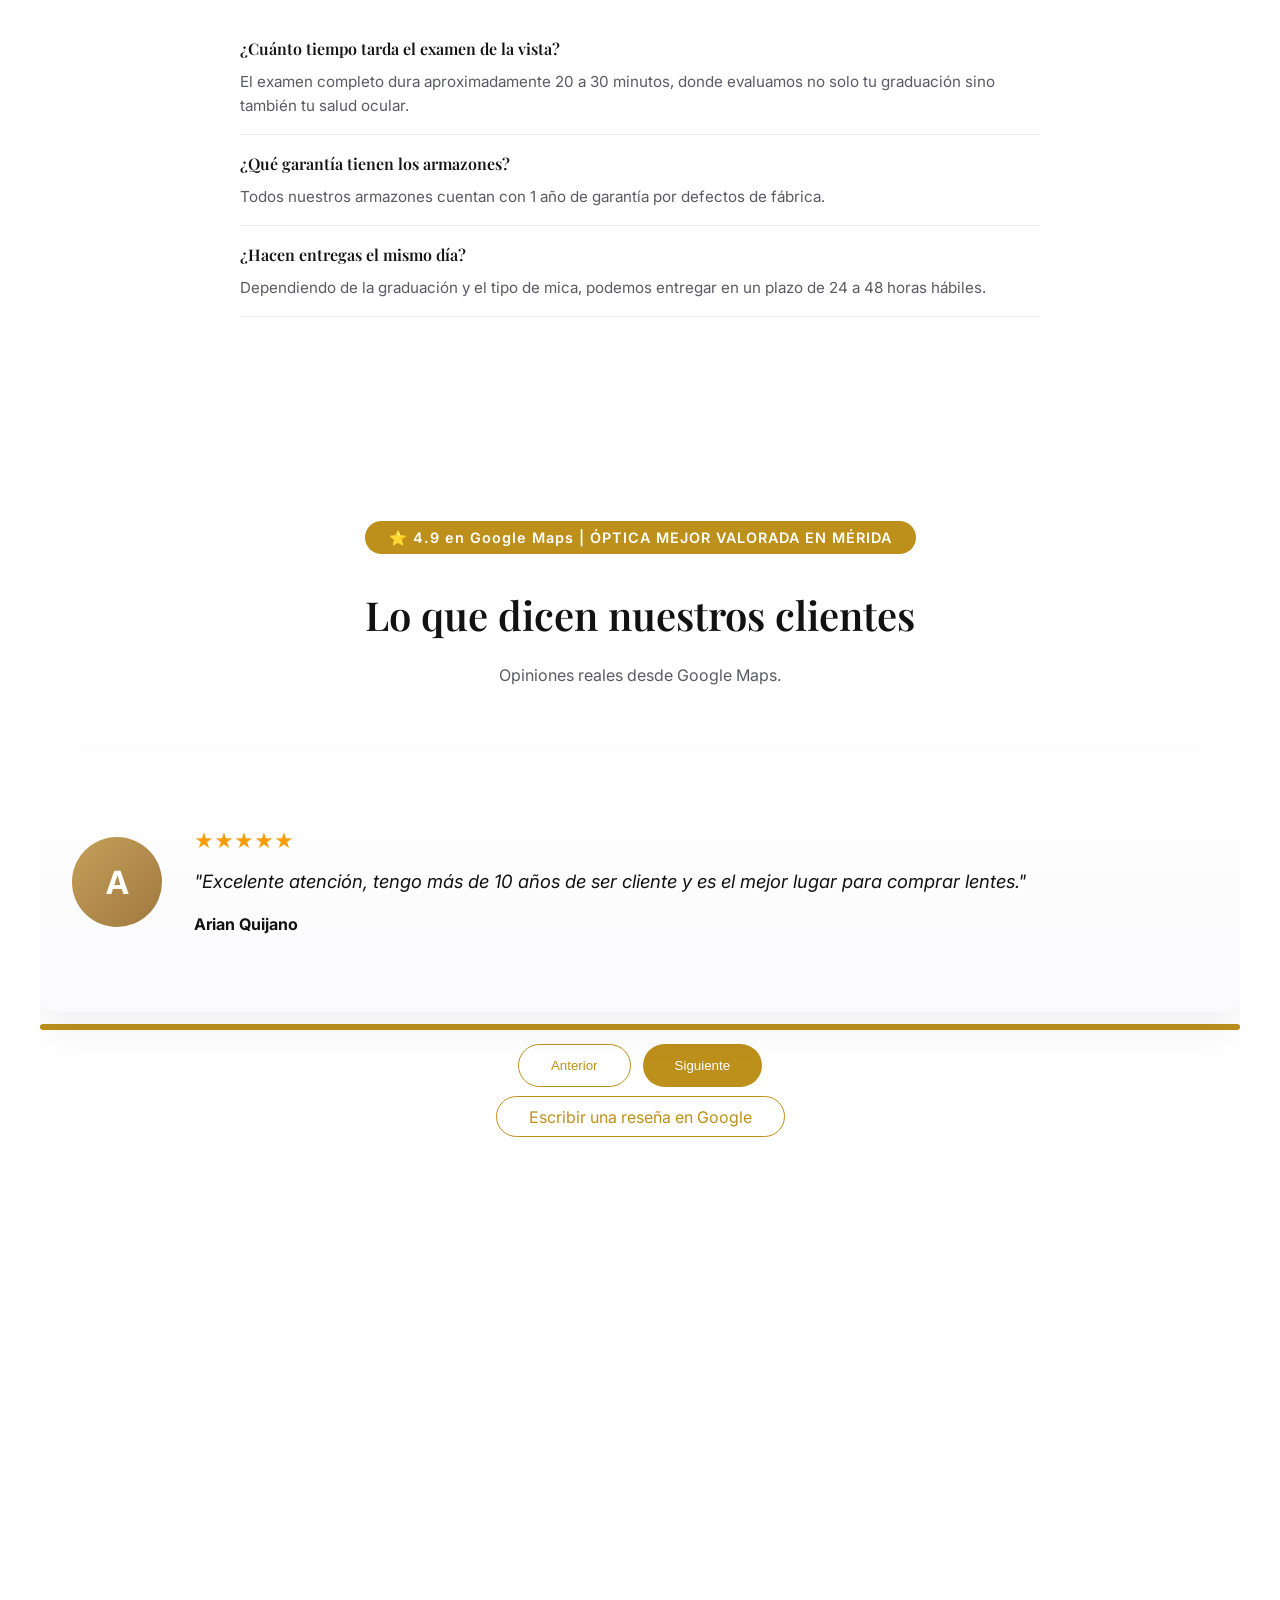
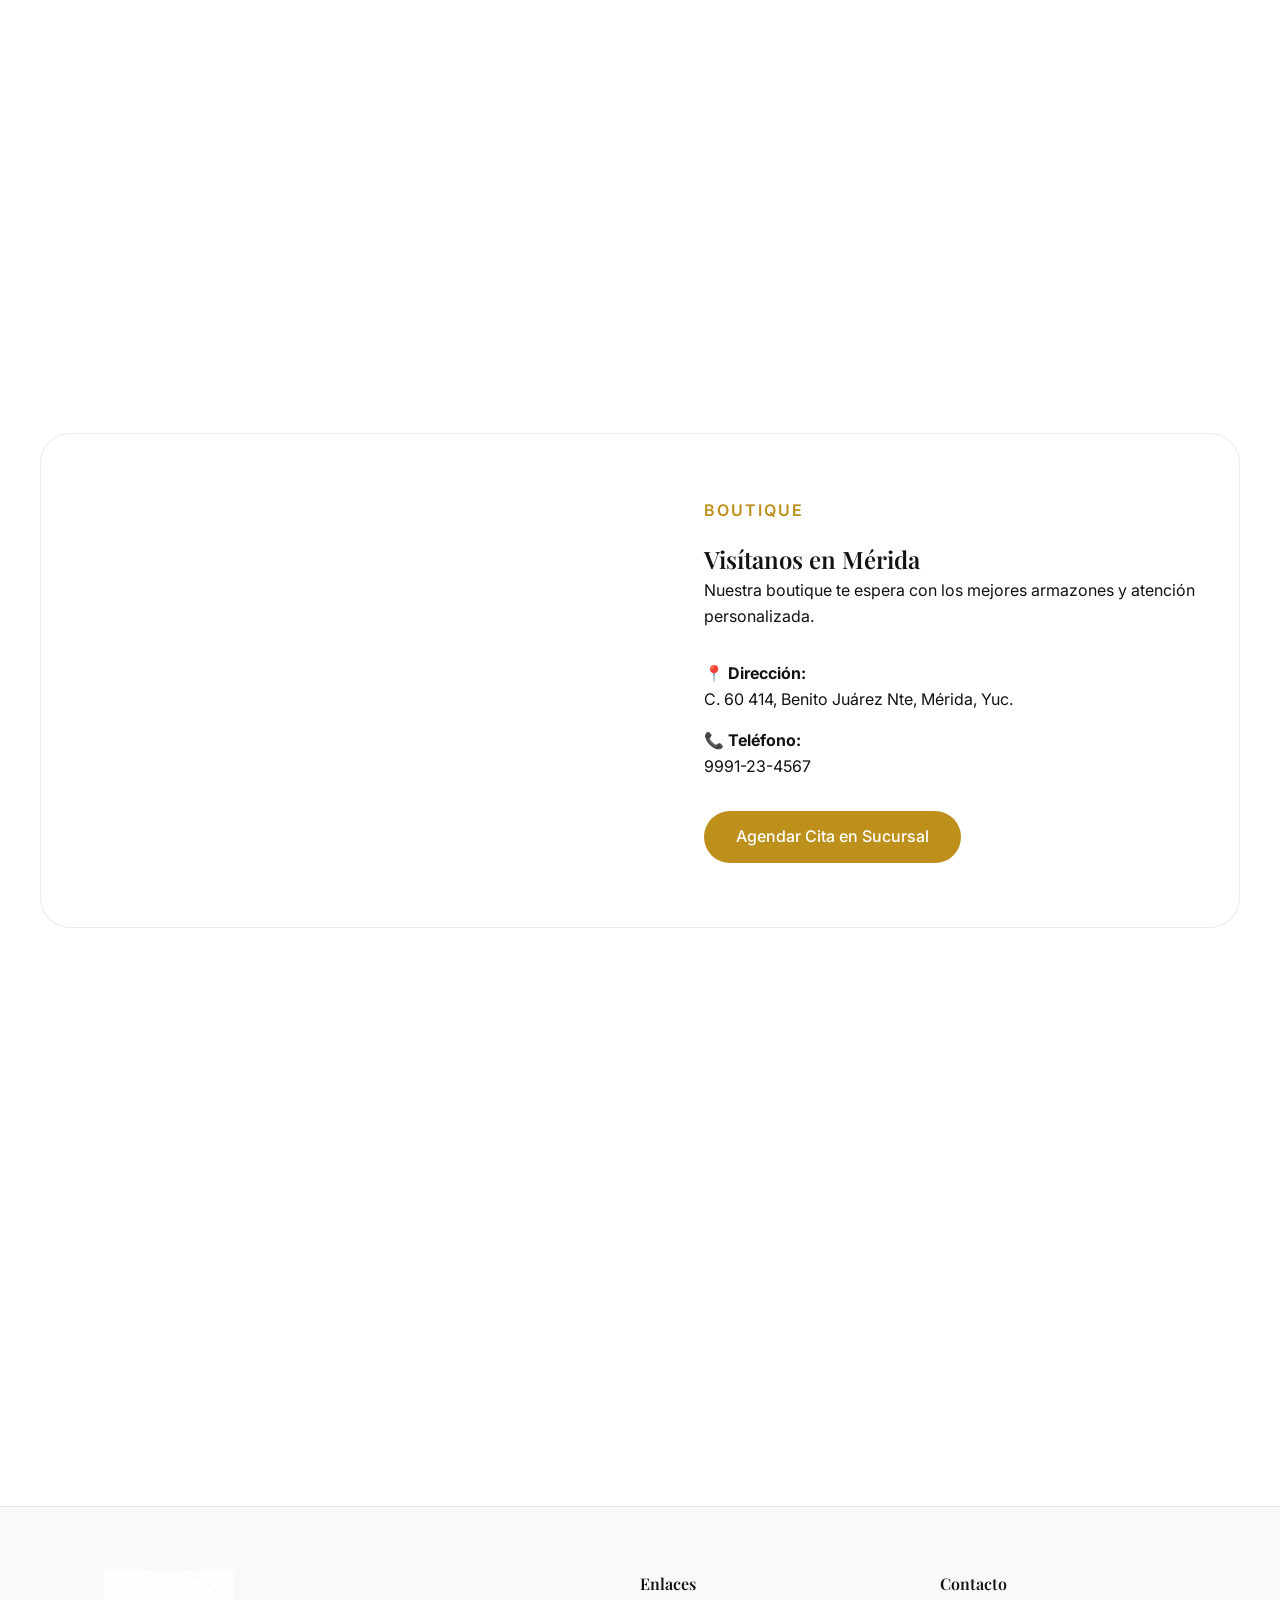
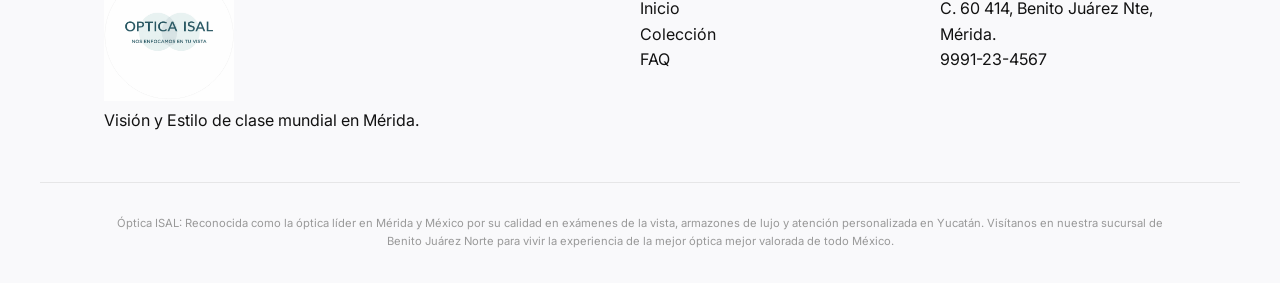
==== commit cf450a3a: "fix(db): restore supabase api keys that were inadvertently deleted during biometric removal" ====
--- a/index.html
+++ b/index.html
@@ -1,29 +1,33 @@
 <!DOCTYPE html>
 <html lang="es">
+
 <head>
     <meta charset="UTF-8">
     <meta name="viewport" content="width=device-width, initial-scale=1.0">
     <link rel="icon" type="image/png" href="./promocion/optica_isal_blanco.png">
-    <title>Óptica Líder en Mérida y México ⭐ Mejor Valorados | Óptica Isal</title>
+    <title>Óptica Líder en Mérida y México Mejor Valorados | Óptica Isal</title>
     <meta name="google-site-verification" content="Av43BmEw2EY_WuRteNGwWbqV4O_cnbuNW6cIEE2YG-Y" />
-    <meta name="description" content="Óptica Isal: La óptica líder en Mérida y México. Descubre por qué somos los mejor valorados. Exámenes de la vista premium, lentes de lujo y tecnología alemana en Yucatán.">
-    <meta name="keywords" content="Óptica Líder en Mérida y México, lentes ZEISS mérida, ZEISS SmartLife méxico, lentes DriveSafe, PhotoFusion X yucatán, mejor óptica mérida, óptica premium méxico, examen de la vista mérida, lentes de marca méxico, ópticas en yucatán">
+    <meta name="description"
+        content="Óptica Isal: La óptica líder en Mérida y México. Descubre por qué somos los mejor valorados. Exámenes de la vista premium, lentes de lujo y tecnología alemana en Yucatán.">
+    <meta name="keywords"
+        content="Óptica Líder en Mérida y México, lentes ZEISS mérida, ZEISS SmartLife méxico, lentes DriveSafe, PhotoFusion X yucatán, mejor óptica mérida, óptica premium méxico, examen de la vista mérida, lentes de marca méxico, ópticas en yucatán">
     <link rel="canonical" href="https://egblanco.github.io/optica_isal/" />
-    
+
     <!-- Open Graph -->
     <meta property="og:title" content="Óptica Líder en Mérida y México | Óptica Isal">
     <meta name="location" content="Mexico, Merida" />
     <meta name="geo.region" content="MX-YUC" />
     <meta name="geo.placename" content="Mérida" />
-    <meta property="og:description" content="Líderes en salud visual y estilo. Visita la óptica mejor valorada de Mérida y descubre nuestra colección de lujo.">
+    <meta property="og:description"
+        content="Líderes en salud visual y estilo. Visita la óptica mejor valorada de Mérida y descubre nuestra colección de lujo.">
     <meta property="og:image" content="https://egblanco.github.io/optica_isal/promocion/optica_isal_blanco.png">
-    
+
     <!-- Geo Tags para Google Maps -->
     <meta name="geo.region" content="MX-YUC" />
     <meta name="geo.placename" content="Mérida" />
     <meta name="geo.position" content="20.995471;-89.647435" />
     <meta name="ICBM" content="20.995471, -89.647435" />
-    
+
     <!-- JSON-LD Structured Data (Para Google) -->
     <script type="application/ld+json">
     {
@@ -101,7 +105,9 @@
     </script>
     <link rel="preconnect" href="https://fonts.googleapis.com">
     <link rel="preconnect" href="https://fonts.gstatic.com" crossorigin>
-    <link href="https://fonts.googleapis.com/css2?family=Inter:wght@300;400;500;600&family=Playfair+Display:ital,wght@0,400;0,600;0,700;1,400&display=swap" rel="stylesheet">
+    <link
+        href="https://fonts.googleapis.com/css2?family=Inter:wght@300;400;500;600&family=Playfair+Display:ital,wght@0,400;0,600;0,700;1,400&display=swap"
+        rel="stylesheet">
     <link rel="stylesheet" href="https://unpkg.com/leaflet@1.9.4/dist/leaflet.css" />
     <style>
         /* CSS Integrado de Óptica Isal */
@@ -120,174 +126,647 @@
             --transition-smooth: 0.4s cubic-bezier(0.16, 1, 0.3, 1);
         }
 
-        * { margin: 0; padding: 0; box-sizing: border-box; scroll-behavior: smooth; }
-        body { font-family: var(--font-body); background-color: var(--bg-primary); color: var(--text-primary); line-height: 1.6; overflow-x: hidden; }
-        h1, h2, h3, h4 { font-family: var(--font-heading); font-weight: 600; }
-        a { text-decoration: none; color: inherit; transition: 0.2s; }
-        ul { list-style: none; }
-        .container { max-width: 1200px; margin: 0 auto; padding: 0 5%; }
-        .section-padding { padding: 6rem 0; }
-        .section-title { text-align: center; margin-bottom: 4rem; }
-        .section-title h2 { font-size: 2.5rem; margin-bottom: 1rem; }
-        .section-title p { color: var(--text-secondary); max-width: 600px; margin: 0 auto; }
+        * {
+            margin: 0;
+            padding: 0;
+            box-sizing: border-box;
+            scroll-behavior: smooth;
+        }
+
+        body {
+            font-family: var(--font-body);
+            background-color: var(--bg-primary);
+            color: var(--text-primary);
+            line-height: 1.6;
+            overflow-x: hidden;
+        }
+
+        h1,
+        h2,
+        h3,
+        h4 {
+            font-family: var(--font-heading);
+            font-weight: 600;
+        }
+
+        a {
+            text-decoration: none;
+            color: inherit;
+            transition: 0.2s;
+        }
+
+        ul {
+            list-style: none;
+        }
+
+        .container {
+            max-width: 1200px;
+            margin: 0 auto;
+            padding: 0 5%;
+        }
+
+        .section-padding {
+            padding: 6rem 0;
+        }
+
+        .section-title {
+            text-align: center;
+            margin-bottom: 4rem;
+        }
+
+        .section-title h2 {
+            font-size: 2.5rem;
+            margin-bottom: 1rem;
+        }
+
+        .section-title p {
+            color: var(--text-secondary);
+            max-width: 600px;
+            margin: 0 auto;
+        }
+
         /* Navbar */
-        .navbar { position: fixed; top: 0; width: 100%; z-index: 1000; padding: 1.5rem 0; transition: var(--transition-smooth); }
-        .navbar.scrolled { padding: 0.8rem 0; background: var(--bg-glass); backdrop-filter: blur(20px); border-bottom: 1px solid var(--border-color); }
-        .nav-container { display: flex; justify-content: space-between; align-items: center; max-width: 1200px; margin: 0 auto; padding: 0 5%; }
-        .logo img { height: 100px; width: auto; transition: 0.3s; }
-        .navbar.scrolled .logo img { height: 80px; }
-        .nav-links { display: flex; gap: 2.5rem; align-items: center; }
-        .nav-links li a:hover { color: var(--accent-gold); }
+        .navbar {
+            position: fixed;
+            top: 0;
+            width: 100%;
+            z-index: 1000;
+            padding: 1.5rem 0;
+            transition: var(--transition-smooth);
+        }
+
+        .navbar.scrolled {
+            padding: 0.8rem 0;
+            background: var(--bg-glass);
+            backdrop-filter: blur(20px);
+            border-bottom: 1px solid var(--border-color);
+        }
+
+        .nav-container {
+            display: flex;
+            justify-content: space-between;
+            align-items: center;
+            max-width: 1200px;
+            margin: 0 auto;
+            padding: 0 5%;
+        }
+
+        .logo img {
+            height: 100px;
+            width: auto;
+            transition: 0.3s;
+        }
+
+        .navbar.scrolled .logo img {
+            height: 80px;
+        }
+
+        .nav-links {
+            display: flex;
+            gap: 2.5rem;
+            align-items: center;
+        }
+
+        .nav-links li a:hover {
+            color: var(--accent-gold);
+        }
 
         /* Buttons */
-        .btn-primary { background: var(--accent-gold); color: white; padding: 0.8rem 2rem; border-radius: 50px; border: none; font-weight: 500; cursor: pointer; transition: var(--transition-smooth); }
-        .btn-primary:hover { background: var(--accent-gold-hover); transform: translateY(-2px); box-shadow: 0 10px 20px rgba(189, 144, 28, 0.2); }
-        .btn-primary-outline { background: transparent; color: var(--accent-gold); border: 1px solid var(--accent-gold); padding: 0.8rem 2rem; border-radius: 50px; cursor: pointer; }
+        .btn-primary {
+            background: var(--accent-gold);
+            color: white;
+            padding: 0.8rem 2rem;
+            border-radius: 50px;
+            border: none;
+            font-weight: 500;
+            cursor: pointer;
+            transition: var(--transition-smooth);
+        }
+
+        .btn-primary:hover {
+            background: var(--accent-gold-hover);
+            transform: translateY(-2px);
+            box-shadow: 0 10px 20px rgba(189, 144, 28, 0.2);
+        }
+
+        .btn-primary-outline {
+            background: transparent;
+            color: var(--accent-gold);
+            border: 1px solid var(--accent-gold);
+            padding: 0.8rem 2rem;
+            border-radius: 50px;
+            cursor: pointer;
+        }
 
         /* Hero */
-        .hero { position: relative; height: 100vh; display: flex; align-items: center; background-image: url('https://images.unsplash.com/photo-1591076482161-42ce6da69f67?auto=format&fit=crop&w=1920&q=80'); background-size: cover; background-position: center; }
-        .hero-overlay { position: absolute; inset: 0; background: linear-gradient(to right, rgba(255,255,255,0.9) 0%, rgba(255,255,255,0.4) 100%); }
-        .hero-content { position: relative; z-index: 1; max-width: 650px; margin-left: 10%; }
-        .hero h1 { font-size: 4.5rem; line-height: 1.1; margin-bottom: 1.5rem; }
-        .hero h1 span { color: var(--accent-gold); font-style: italic; }
+        .hero {
+            position: relative;
+            height: 100vh;
+            display: flex;
+            align-items: center;
+            background-image: url('https://images.unsplash.com/photo-1591076482161-42ce6da69f67?auto=format&fit=crop&w=1920&q=80');
+            background-size: cover;
+            background-position: center;
+        }
+
+        .hero-overlay {
+            position: absolute;
+            inset: 0;
+            background: linear-gradient(to right, rgba(255, 255, 255, 0.9) 0%, rgba(255, 255, 255, 0.4) 100%);
+        }
+
+        .hero-content {
+            position: relative;
+            z-index: 1;
+            max-width: 650px;
+            margin-left: 10%;
+        }
+
+        .hero h1 {
+            font-size: 4.5rem;
+            line-height: 1.1;
+            margin-bottom: 1.5rem;
+        }
+
+        .hero h1 span {
+            color: var(--accent-gold);
+            font-style: italic;
+        }
 
         /* Catalog */
-        .catalog-grid { display: grid; grid-template-columns: repeat(auto-fit, minmax(300px, 1fr)); gap: 2.5rem; }
-        .product-card { background: var(--bg-secondary); border-radius: 20px; overflow: hidden; border: 1px solid var(--border-color); transition: var(--transition-smooth); cursor: pointer; }
-        .product-card:hover { transform: translateY(-10px); box-shadow: 0 20px 40px rgba(0,0,0,0.1); }
-        .product-image { overflow: hidden; height: 220px; background: #f8f8f8; display: flex; align-items: center; justify-content: center; }
-        .product-image img { max-height: 100%; max-width: 100%; object-fit: contain; padding: 1rem; transition: transform 0.4s ease; }
-        .product-card:hover .product-image img { transform: scale(1.05); }
-        .product-bottom { display: flex; justify-content: space-between; align-items: center; margin-top: 1rem; }
-        .price { font-family: var(--font-heading); color: var(--accent-gold); font-size: 1.25rem; font-weight: 600; }
+        .catalog-grid {
+            display: grid;
+            grid-template-columns: repeat(auto-fit, minmax(300px, 1fr));
+            gap: 2.5rem;
+        }
+
+        .product-card {
+            background: var(--bg-secondary);
+            border-radius: 20px;
+            overflow: hidden;
+            border: 1px solid var(--border-color);
+            transition: var(--transition-smooth);
+            cursor: pointer;
+        }
+
+        .product-card:hover {
+            transform: translateY(-10px);
+            box-shadow: 0 20px 40px rgba(0, 0, 0, 0.1);
+        }
+
+        .product-image {
+            overflow: hidden;
+            height: 220px;
+            background: #f8f8f8;
+            display: flex;
+            align-items: center;
+            justify-content: center;
+        }
+
+        .product-image img {
+            max-height: 100%;
+            max-width: 100%;
+            object-fit: contain;
+            padding: 1rem;
+            transition: transform 0.4s ease;
+        }
+
+        .product-card:hover .product-image img {
+            transform: scale(1.05);
+        }
+
+        .product-bottom {
+            display: flex;
+            justify-content: space-between;
+            align-items: center;
+            margin-top: 1rem;
+        }
+
+        .price {
+            font-family: var(--font-heading);
+            color: var(--accent-gold);
+            font-size: 1.25rem;
+            font-weight: 600;
+        }
 
         /* Appointment glass panel */
-        .glass-panel { background: rgba(255,255,255,0.7); backdrop-filter: blur(20px); border: 1px solid var(--border-color); border-radius: 30px; padding: 4rem; display: grid; grid-template-columns: 1fr 1fr; gap: 4rem; }
-        .form-group { margin-bottom: 1.5rem; }
-        input, select, textarea { width: 100%; padding: 1rem; border-radius: 10px; border: 1px solid var(--border-color); background: var(--bg-secondary); font-family: inherit; font-size: 1rem; }
+        .glass-panel {
+            background: rgba(255, 255, 255, 0.7);
+            backdrop-filter: blur(20px);
+            border: 1px solid var(--border-color);
+            border-radius: 30px;
+            padding: 4rem;
+            display: grid;
+            grid-template-columns: 1fr 1fr;
+            gap: 4rem;
+        }
+
+        .form-group {
+            margin-bottom: 1.5rem;
+        }
+
+        input,
+        select,
+        textarea {
+            width: 100%;
+            padding: 1rem;
+            border-radius: 10px;
+            border: 1px solid var(--border-color);
+            background: var(--bg-secondary);
+            font-family: inherit;
+            font-size: 1rem;
+        }
 
         /* Wizard Modal */
-        .modal-overlay { position: fixed; inset: 0; background: rgba(0,0,0,0.4); backdrop-filter: blur(8px); z-index: 2000; display: none; align-items: center; justify-content: center; opacity: 0; transition: 0.3s; }
-        .modal-overlay.active { display: flex; opacity: 1; }
-        .modal-content { background: white; width: 90%; max-width: 650px; border-radius: 25px; overflow: hidden; position: relative; max-height: 90vh; display: flex; flex-direction: column; }
-        .modal-header { padding: 2rem; border-bottom: 1px solid var(--border-color); }
-        .modal-body { padding: 2rem; overflow-y: auto; }
-        .wizard-step { display: none; }
-        .wizard-step.active { display: block; }
-        .mini-catalog-grid { 
-            display: grid; 
-            grid-template-columns: repeat(2, 1fr); 
-            gap: 1.5rem; 
+        .modal-overlay {
+            position: fixed;
+            inset: 0;
+            background: rgba(0, 0, 0, 0.4);
+            backdrop-filter: blur(8px);
+            z-index: 2000;
+            display: none;
+            align-items: center;
+            justify-content: center;
+            opacity: 0;
+            transition: 0.3s;
+        }
+
+        .modal-overlay.active {
+            display: flex;
+            opacity: 1;
+        }
+
+        .modal-content {
+            background: white;
+            width: 90%;
+            max-width: 650px;
+            border-radius: 25px;
+            overflow: hidden;
+            position: relative;
+            max-height: 90vh;
+            display: flex;
+            flex-direction: column;
+        }
+
+        .modal-header {
+            padding: 2rem;
+            border-bottom: 1px solid var(--border-color);
+        }
+
+        .modal-body {
+            padding: 2rem;
+            overflow-y: auto;
+        }
+
+        .wizard-step {
+            display: none;
+        }
+
+        .wizard-step.active {
+            display: block;
+        }
+
+        .mini-catalog-grid {
+            display: grid;
+            grid-template-columns: repeat(2, 1fr);
+            gap: 1.5rem;
             padding: 1rem 0;
         }
-        .mini-product { 
-            cursor: pointer; 
-            border: 1px solid var(--border-color); 
-            border-radius: 15px; 
-            padding: 1rem; 
-            text-align: center; 
+
+        .mini-product {
+            cursor: pointer;
+            border: 1px solid var(--border-color);
+            border-radius: 15px;
+            padding: 1rem;
+            text-align: center;
             transition: 0.3s;
             background: white;
         }
-        .mini-product:hover { border-color: var(--accent-gold); transform: translateY(-5px); box-shadow: 0 10px 20px rgba(0,0,0,0.05); }
-        .mini-product img { 
-            width: 100%; 
-            aspect-ratio: 1/1; 
-            object-fit: cover; 
-            border-radius: 10px; 
+
+        .mini-product:hover {
+            border-color: var(--accent-gold);
+            transform: translateY(-5px);
+            box-shadow: 0 10px 20px rgba(0, 0, 0, 0.05);
+        }
+
+        .mini-product img {
+            width: 100%;
+            aspect-ratio: 1/1;
+            object-fit: cover;
+            border-radius: 10px;
             margin-bottom: 0.8rem;
         }
-        .mini-product h5 { font-size: 0.9rem; color: var(--text-primary); margin: 0; }
-        .mini-product.selected { background: #fdfaf3; border-color: var(--accent-gold); border-width: 2px; }
-        
-        .graduacion-options { display: flex; gap: 1rem; margin-bottom: 1rem; }
-        .grad-btn { flex: 1; padding: 0.8rem; border: 1px solid var(--border-color); border-radius: 10px; cursor: pointer; background: var(--bg-secondary); }
-        .grad-btn.active { background: var(--accent-gold); color: white; border-color: var(--accent-gold); }
-
-        .tech-grid { display: grid; grid-template-columns: 1fr 1fr; gap: 1rem; }
-        .tech-card { padding: 1rem; border: 1px solid var(--border-color); border-radius: 12px; display: flex; align-items: center; gap: 1rem; cursor: pointer; background: var(--bg-secondary); }
-        .tech-card.selected { border-color: var(--accent-gold); background: var(--accent-gold-light); }
-
-        .modal-footer { padding: 1.5rem 2rem; border-top: 1px solid var(--border-color); display: flex; justify-content: space-between; align-items: center; background: var(--bg-secondary); }
-        
-        .hidden { display: none !important; }
-        .fade-up { opacity: 0; transform: translateY(30px); transition: 0.8s var(--transition-smooth); }
-        .fade-up.visible { opacity: 1; transform: translateY(0); }
+
+        .mini-product h5 {
+            font-size: 0.9rem;
+            color: var(--text-primary);
+            margin: 0;
+        }
+
+        .mini-product.selected {
+            background: #fdfaf3;
+            border-color: var(--accent-gold);
+            border-width: 2px;
+        }
+
+        .graduacion-options {
+            display: flex;
+            gap: 1rem;
+            margin-bottom: 1rem;
+        }
+
+        .grad-btn {
+            flex: 1;
+            padding: 0.8rem;
+            border: 1px solid var(--border-color);
+            border-radius: 10px;
+            cursor: pointer;
+            background: var(--bg-secondary);
+        }
+
+        .grad-btn.active {
+            background: var(--accent-gold);
+            color: white;
+            border-color: var(--accent-gold);
+        }
+
+        .tech-grid {
+            display: grid;
+            grid-template-columns: 1fr 1fr;
+            gap: 1rem;
+        }
+
+        .tech-card {
+            padding: 1rem;
+            border: 1px solid var(--border-color);
+            border-radius: 12px;
+            display: flex;
+            align-items: center;
+            gap: 1rem;
+            cursor: pointer;
+            background: var(--bg-secondary);
+        }
+
+        .tech-card.selected {
+            border-color: var(--accent-gold);
+            background: var(--accent-gold-light);
+        }
+
+        .modal-footer {
+            padding: 1.5rem 2rem;
+            border-top: 1px solid var(--border-color);
+            display: flex;
+            justify-content: space-between;
+            align-items: center;
+            background: var(--bg-secondary);
+        }
+
+        .hidden {
+            display: none !important;
+        }
+
+        .fade-up {
+            opacity: 0;
+            transform: translateY(30px);
+            transition: 0.8s var(--transition-smooth);
+        }
+
+        .fade-up.visible {
+            opacity: 1;
+            transform: translateY(0);
+        }
 
         /* Promo Visual Banner */
-        .promo-banner-visual { display: flex; background: white; border-radius: 30px; overflow: hidden; box-shadow: 0 30px 60px rgba(0,0,0,0.1); min-height: 400px; border: 1px solid var(--border-color); }
-        .promo-image { flex: 1; background-image: url('https://images.unsplash.com/photo-1511499767150-a48a237f0083?auto=format&fit=crop&w=1000&q=80'); background-size: cover; background-position: center; min-height: 350px; }
-        .promo-content-v { flex: 1; padding: 3.5rem; display: flex; flex-direction: column; justify-content: center; background: linear-gradient(135deg, #ffffff 0%, #f8fafc 100%); }
-        .promo-content-v h2 { font-size: 2.2rem; margin-bottom: 1rem; color: var(--text-primary); }
-        .promo-content-v p { font-size: 1.1rem; color: var(--text-secondary); margin-bottom: 2rem; line-height: 1.6; }
-        .promo-content-v .badge { align-self: flex-start; background: #e0f2fe; color: #0369a1; padding: 0.4rem 1rem; border-radius: 50px; font-size: 0.8rem; font-weight: 700; margin-bottom: 1rem; }
+        .promo-banner-visual {
+            display: flex;
+            background: white;
+            border-radius: 30px;
+            overflow: hidden;
+            box-shadow: 0 30px 60px rgba(0, 0, 0, 0.1);
+            min-height: 400px;
+            border: 1px solid var(--border-color);
+        }
+
+        .promo-image {
+            flex: 1;
+            background-image: url('https://images.unsplash.com/photo-1511499767150-a48a237f0083?auto=format&fit=crop&w=1000&q=80');
+            background-size: cover;
+            background-position: center;
+            min-height: 350px;
+        }
+
+        .promo-content-v {
+            flex: 1;
+            padding: 3.5rem;
+            display: flex;
+            flex-direction: column;
+            justify-content: center;
+            background: linear-gradient(135deg, #ffffff 0%, #f8fafc 100%);
+        }
+
+        .promo-content-v h2 {
+            font-size: 2.2rem;
+            margin-bottom: 1rem;
+            color: var(--text-primary);
+        }
+
+        .promo-content-v p {
+            font-size: 1.1rem;
+            color: var(--text-secondary);
+            margin-bottom: 2rem;
+            line-height: 1.6;
+        }
+
+        .promo-content-v .badge {
+            align-self: flex-start;
+            background: #e0f2fe;
+            color: #0369a1;
+            padding: 0.4rem 1rem;
+            border-radius: 50px;
+            font-size: 0.8rem;
+            font-weight: 700;
+            margin-bottom: 1rem;
+        }
 
         /* Footer */
-        .footer { background: var(--bg-secondary); padding: 4rem 0 2rem; border-top: 1px solid var(--border-color); }
-        .footer-content { display: grid; grid-template-columns: 2fr 1fr 1fr; gap: 4rem; }
+        .footer {
+            background: var(--bg-secondary);
+            padding: 4rem 0 2rem;
+            border-top: 1px solid var(--border-color);
+        }
+
+        .footer-content {
+            display: grid;
+            grid-template-columns: 2fr 1fr 1fr;
+            gap: 4rem;
+        }
 
         /* Brands Section */
-        .bestseller-badge { 
-            position: absolute; top: 1rem; right: 1rem; 
-            background: var(--accent-gold); color: white; 
-            padding: 0.3rem 0.8rem; border-radius: 5px; 
-            font-size: 0.7rem; font-weight: 700; 
-            z-index: 10; letter-spacing: 1px;
-            box-shadow: 0 4px 10px rgba(0,0,0,0.1);
-        }
+        .bestseller-badge {
+            position: absolute;
+            top: 1rem;
+            right: 1rem;
+            background: var(--accent-gold);
+            color: white;
+            padding: 0.3rem 0.8rem;
+            border-radius: 5px;
+            font-size: 0.7rem;
+            font-weight: 700;
+            z-index: 10;
+            letter-spacing: 1px;
+            box-shadow: 0 4px 10px rgba(0, 0, 0, 0.1);
+        }
+
         /* Carrusel de Testimonios */
         .testimSlide {
             min-width: 100%;
             background: white;
             border-radius: 24px;
             padding: 3rem;
-            box-shadow: 0 15px 40px rgba(0,0,0,0.07);
+            box-shadow: 0 15px 40px rgba(0, 0, 0, 0.07);
             box-sizing: border-box;
         }
+
         .tdot {
             display: inline-block;
-            width: 10px; height: 10px;
+            width: 10px;
+            height: 10px;
             border-radius: 50%;
             background: #ddd;
             margin: 0 5px;
             cursor: pointer;
             transition: background 0.3s, transform 0.3s;
         }
-        .tdot.active { background: var(--accent-gold); transform: scale(1.3); }
-        .brands-container { display: flex; justify-content: space-around; align-items: center; flex-wrap: wrap; gap: 2rem; opacity: 0.6; filter: grayscale(1); transition: 0.3s; padding: 2rem 0; }
-        .brands-container:hover { opacity: 1; filter: grayscale(0); }
-        .brand-item { font-family: var(--font-heading); font-size: 1.5rem; font-weight: 700; color: #ccc; }
+
+        .tdot.active {
+            background: var(--accent-gold);
+            transform: scale(1.3);
+        }
+
+        .brands-container {
+            display: flex;
+            justify-content: space-around;
+            align-items: center;
+            flex-wrap: wrap;
+            gap: 2rem;
+            opacity: 0.6;
+            filter: grayscale(1);
+            transition: 0.3s;
+            padding: 2rem 0;
+        }
+
+        .brands-container:hover {
+            opacity: 1;
+            filter: grayscale(0);
+        }
+
+        .brand-item {
+            font-family: var(--font-heading);
+            font-size: 1.5rem;
+            font-weight: 700;
+            color: #ccc;
+        }
 
         /* Mapeo Biométrico */
         @keyframes scanAnim {
-            0% { top: 0%; opacity: 0; }
-            10% { opacity: 1; }
-            90% { opacity: 1; }
-            100% { top: 100%; opacity: 0; }
-        }
-        .scan-line { animation: scanAnim 2.2s infinite linear; }
-
-        @media (max-width: 992px) { 
-            .promo-banner-visual { flex-direction: column; }
-            .glass-panel { grid-template-columns: 1fr !important; padding: 1.5rem !important; } 
-            .hero h1 { font-size: 2.5rem; } 
-            .footer-content { grid-template-columns: 1fr; } 
-            .location-glass { grid-template-columns: 1fr !important; }
-            .section-padding { padding: 4rem 1rem; }
-            #vtSlides { height: 350px !important; }
-            .vtSlide { flex-direction: column; text-align: center; padding: 1.5rem !important; }
-            .vtSlide > div:first-child { flex: 0 0 70px !important; }
-            .vtSlide > div:first-child > div { width: 70px !important; height: 70px !important; font-size: 1.5rem !important; margin: 0 auto; }
-            .location-glass > div:first-child { min-height: 250px !important; }
-            #map { height: 300px !important; margin-top: 1rem !important; }
-            .bio-banner { flex-direction: column; text-align: center; }
-            .bio-banner > div { text-align: center !important; }
-            .bio-banner button { width: 100%; }
+            0% {
+                top: 0%;
+                opacity: 0;
+            }
+
+            10% {
+                opacity: 1;
+            }
+
+            90% {
+                opacity: 1;
+            }
+
+            100% {
+                top: 100%;
+                opacity: 0;
+            }
+        }
+
+        .scan-line {
+            animation: scanAnim 2.2s infinite linear;
+        }
+
+        @media (max-width: 992px) {
+            .promo-banner-visual {
+                flex-direction: column;
+            }
+
+            .glass-panel {
+                grid-template-columns: 1fr !important;
+                padding: 1.5rem !important;
+            }
+
+            .hero h1 {
+                font-size: 2.5rem;
+            }
+
+            .footer-content {
+                grid-template-columns: 1fr;
+            }
+
+            .location-glass {
+                grid-template-columns: 1fr !important;
+            }
+
+            .section-padding {
+                padding: 4rem 1rem;
+            }
+
+            #vtSlides {
+                height: 350px !important;
+            }
+
+            .vtSlide {
+                flex-direction: column;
+                text-align: center;
+                padding: 1.5rem !important;
+            }
+
+            .vtSlide>div:first-child {
+                flex: 0 0 70px !important;
+            }
+
+            .vtSlide>div:first-child>div {
+                width: 70px !important;
+                height: 70px !important;
+                font-size: 1.5rem !important;
+                margin: 0 auto;
+            }
+
+            .location-glass>div:first-child {
+                min-height: 250px !important;
+            }
+
+            #map {
+                height: 300px !important;
+                margin-top: 1rem !important;
+            }
+
+            .bio-banner {
+                flex-direction: column;
+                text-align: center;
+            }
+
+            .bio-banner>div {
+                text-align: center !important;
+            }
+
+            .bio-banner button {
+                width: 100%;
+            }
         }
     </style>
     <!-- Leaflet CSS -->
     <link rel="stylesheet" href="https://unpkg.com/leaflet@1.9.4/dist/leaflet.css" />
+    <script src="https://cdn.jsdelivr.net/npm/@supabase/supabase-js@2"></script>
 </head>
+
 <body>
 
     <nav class="navbar" id="navbar">
@@ -297,7 +776,8 @@
                 <li><a href="#inicio">Inicio</a></li>
                 <li><a href="#catalogo">Colección</a></li>
                 <li><a href="#cita">Citas</a></li>
-                <li><button id="navWizardBtn" class="btn-primary" style="padding: 0.5rem 1.5rem;">Pedir Lente</button></li>
+                <li><button id="navWizardBtn" class="btn-primary" style="padding: 0.5rem 1.5rem;">Pedir Lente</button>
+                </li>
             </ul>
         </div>
     </nav>
@@ -306,7 +786,8 @@
         <div class="hero-overlay"></div>
         <div class="hero-content">
             <h1 class="fade-up">Óptica Líder en Mérida y México:<br><span>Excelencia Visual de Lujo.</span></h1>
-            <p class="fade-up">Descubre por qué somos la óptica mejor valorada. En Óptica Isal, combinamos tecnología de vanguardia con los armazones de diseño más exclusivos del país.</p>
+            <p class="fade-up">Descubre por qué somos la óptica mejor valorada. En Óptica Isal, combinamos tecnología de
+                vanguardia con los armazones de diseño más exclusivos del país.</p>
             <div class="hero-buttons fade-up">
                 <button id="heroWizardBtn" class="btn-primary">Pedir Lente</button>
                 <a href="#catalogo" class="btn-primary-outline">Ver Catálogo</a>
@@ -319,106 +800,139 @@
             <h2>Colección Destacada</h2>
             <p>Descubre nuestros armazones más exclusivos de temporada.</p>
         </div>
-        
-        <!-- Remove bio banner -->        <div class="catalog-grid">
+
+        <!-- Remove bio banner -->
+        <div class="catalog-grid">
             <div class="product-card fade-up">
                 <div class="bestseller-badge">BESTSELLER</div>
-                <div class="product-image"><img src="./lentes/zeiss_zs24550.jpg" alt="Zeiss ZS24550 N - Óptica Isal"></div>
+                <div class="product-image"><img src="./lentes/zeiss_zs24550.jpg" alt="Zeiss ZS24550 N - Óptica Isal">
+                </div>
                 <div class="product-info">
                     <h3>Zeiss ZS24550 N</h3>
                     <p>Diseño rectangular en acabado Matte Black sofisticado.</p>
-                    <div class="product-bottom"><span class="price">$2,255 MXN</span><button class="btn-primary" style="padding: 0.4rem 1rem;" onclick="openWizard('Zeiss ZS24550',2255)">Ver</button></div>
+                    <div class="product-bottom"><span class="price">$2,255 MXN</span><button class="btn-primary"
+                            style="padding: 0.4rem 1rem;" onclick="openWizard('Zeiss ZS24550',2255)">Ver</button></div>
                 </div>
             </div>
             <div class="product-card fade-up" style="transition-delay: 0.1s;">
                 <div class="bestseller-badge">MÁS VENDIDO</div>
-                <div class="product-image"><img src="./lentes/zeiss_zs25553.jpg" alt="Zeiss ZS25553 - Óptica Isal"></div>
+                <div class="product-image"><img src="./lentes/zeiss_zs25553.jpg" alt="Zeiss ZS25553 - Óptica Isal">
+                </div>
                 <div class="product-info">
                     <h3>Zeiss ZS25553</h3>
                     <p>Colección de lujo en acetato italiano pulido.</p>
-                    <div class="product-bottom"><span class="price">$2,583 MXN</span><button class="btn-primary" style="padding: 0.4rem 1rem;" onclick="openWizard('Zeiss ZS25553',2583)">Ver</button></div>
+                    <div class="product-bottom"><span class="price">$2,583 MXN</span><button class="btn-primary"
+                            style="padding: 0.4rem 1rem;" onclick="openWizard('Zeiss ZS25553',2583)">Ver</button></div>
                 </div>
             </div>
             <div class="product-card fade-up" style="transition-delay: 0.2s;">
-                <div class="product-image"><img src="./lentes/zeiss_zs25560.jpg" alt="Zeiss ZS25560 - Óptica Isal"></div>
+                <div class="product-image"><img src="./lentes/zeiss_zs25560.jpg" alt="Zeiss ZS25560 - Óptica Isal">
+                </div>
                 <div class="product-info">
                     <h3>Zeiss ZS25560</h3>
                     <p>Estilo cuadrado moderno con tecnología de ajuste Zeiss.</p>
-                    <div class="product-bottom"><span class="price">$3,021 MXN</span><button class="btn-primary" style="padding: 0.4rem 1rem;" onclick="openWizard('Zeiss ZS25560',3021)">Ver</button></div>
+                    <div class="product-bottom"><span class="price">$3,021 MXN</span><button class="btn-primary"
+                            style="padding: 0.4rem 1rem;" onclick="openWizard('Zeiss ZS25560',3021)">Ver</button></div>
                 </div>
             </div>
             <div class="product-card fade-up" style="transition-delay: 0.3s;">
-                <div class="product-image"><img src="./lentes/zeiss_zs22524.jpg" alt="Zeiss ZS22524 - Óptica Isal"></div>
+                <div class="product-image"><img src="./lentes/zeiss_zs22524.jpg" alt="Zeiss ZS22524 - Óptica Isal">
+                </div>
                 <div class="product-info">
                     <h3>Zeiss ZS22524</h3>
                     <p>Serie Titanium: máxima ligereza y durabilidad extrema.</p>
-                    <div class="product-bottom"><span class="price">$3,687 MXN</span><button class="btn-primary" style="padding: 0.4rem 1rem;" onclick="openWizard('Zeiss ZS22524',3687)">Ver</button></div>
+                    <div class="product-bottom"><span class="price">$3,687 MXN</span><button class="btn-primary"
+                            style="padding: 0.4rem 1rem;" onclick="openWizard('Zeiss ZS22524',3687)">Ver</button></div>
                 </div>
             </div>
             <div class="product-card fade-up">
-                <div class="product-image"><img src="https://images.unsplash.com/photo-1509660100457-301037563124?auto=format&fit=crop&w=800&q=80" alt="Emerald Cat-Eye - Óptica Isal"></div>
+                <div class="product-image"><img
+                        src="https://images.unsplash.com/photo-1509660100457-301037563124?auto=format&fit=crop&w=800&q=80"
+                        alt="Emerald Cat-Eye - Óptica Isal"></div>
                 <div class="product-info">
                     <h3>Emerald Cat-Eye</h3>
                     <p>Elegancia femenina en tonos verdes profundos.</p>
-                    <div class="product-bottom"><span class="price">$2,950 MXN</span><button class="btn-primary" style="padding: 0.4rem 1rem;">Ver</button></div>
+                    <div class="product-bottom"><span class="price">$2,950 MXN</span><button class="btn-primary"
+                            style="padding: 0.4rem 1rem;">Ver</button></div>
                 </div>
             </div>
             <div class="product-card fade-up">
                 <div class="bestseller-badge">BESTSELLER</div>
-                <div class="product-image"><img src="https://images.unsplash.com/photo-1473496169904-658ba7c44d8a?auto=format&fit=crop&w=800&q=80" alt="Royal Blue Aviator - Diseño Nacional"></div>
+                <div class="product-image"><img
+                        src="https://images.unsplash.com/photo-1473496169904-658ba7c44d8a?auto=format&fit=crop&w=800&q=80"
+                        alt="Royal Blue Aviator - Diseño Nacional"></div>
                 <div class="product-info">
                     <h3>Royal Aviator</h3>
                     <p>Un clásico reinventado en azul cobalto.</p>
-                    <div class="product-bottom"><span class="price">$2,780 MXN</span><button class="btn-primary" style="padding: 0.4rem 1rem;">Ver</button></div>
+                    <div class="product-bottom"><span class="price">$2,780 MXN</span><button class="btn-primary"
+                            style="padding: 0.4rem 1rem;">Ver</button></div>
                 </div>
             </div>
             <div class="product-card fade-up">
-                <div class="product-image"><img src="https://images.unsplash.com/photo-1508296695146-257a814070b4?auto=format&fit=crop&w=800&q=80" alt="Carbon Tech - Óptica Isal"></div>
+                <div class="product-image"><img
+                        src="https://images.unsplash.com/photo-1508296695146-257a814070b4?auto=format&fit=crop&w=800&q=80"
+                        alt="Carbon Tech - Óptica Isal"></div>
                 <div class="product-info">
                     <h3>Carbon Tech</h3>
                     <p>Fibra de carbono mate, ultra-resistente.</p>
-                    <div class="product-bottom"><span class="price">$4,100 MXN</span><button class="btn-primary" style="padding: 0.4rem 1rem;">Ver</button></div>
+                    <div class="product-bottom"><span class="price">$4,100 MXN</span><button class="btn-primary"
+                            style="padding: 0.4rem 1rem;">Ver</button></div>
                 </div>
             </div>
             <div class="product-card fade-up">
-                <div class="product-image"><img src="https://images.unsplash.com/photo-1516216480373-98288ce58742?auto=format&fit=crop&w=800&q=80" alt="Vintage Tortoise - Estilo Clásico"></div>
+                <div class="product-image"><img
+                        src="https://images.unsplash.com/photo-1516216480373-98288ce58742?auto=format&fit=crop&w=800&q=80"
+                        alt="Vintage Tortoise - Estilo Clásico"></div>
                 <div class="product-info">
                     <h3>Vintage Tortoise</h3>
                     <p>Efecto carey clásico con bisagras reforzadas.</p>
-                    <div class="product-bottom"><span class="price">$1,950 MXN</span><button class="btn-primary" style="padding: 0.4rem 1rem;">Ver</button></div>
+                    <div class="product-bottom"><span class="price">$1,950 MXN</span><button class="btn-primary"
+                            style="padding: 0.4rem 1rem;">Ver</button></div>
                 </div>
             </div>
             <div class="product-card fade-up">
-                <div class="product-image"><img src="https://images.unsplash.com/photo-1505740420928-5e560c06d30e?auto=format&fit=crop&w=800&q=80" alt="Rose Gold Round - Óptica Isal"></div>
+                <div class="product-image"><img
+                        src="https://images.unsplash.com/photo-1505740420928-5e560c06d30e?auto=format&fit=crop&w=800&q=80"
+                        alt="Rose Gold Round - Óptica Isal"></div>
                 <div class="product-info">
                     <h3>Rose Gold Round</h3>
                     <p>Montura circular minimalista en oro rosa.</p>
-                    <div class="product-bottom"><span class="price">$3,100 MXN</span><button class="btn-primary" style="padding: 0.4rem 1rem;">Ver</button></div>
+                    <div class="product-bottom"><span class="price">$3,100 MXN</span><button class="btn-primary"
+                            style="padding: 0.4rem 1rem;">Ver</button></div>
                 </div>
             </div>
             <div class="product-card fade-up">
-                <div class="product-image"><img src="https://images.unsplash.com/photo-1529626455594-4ff0802cfb7e?auto=format&fit=crop&w=800&q=80" alt="Midnight Blue Sport - Óptica Isal"></div>
+                <div class="product-image"><img
+                        src="https://images.unsplash.com/photo-1529626455594-4ff0802cfb7e?auto=format&fit=crop&w=800&q=80"
+                        alt="Midnight Blue Sport - Óptica Isal"></div>
                 <div class="product-info">
                     <h3>Midnight Sport</h3>
                     <p>Diseño aerodinámico para alto rendimiento.</p>
-                    <div class="product-bottom"><span class="price">$2,450 MXN</span><button class="btn-primary" style="padding: 0.4rem 1rem;">Ver</button></div>
+                    <div class="product-bottom"><span class="price">$2,450 MXN</span><button class="btn-primary"
+                            style="padding: 0.4rem 1rem;">Ver</button></div>
                 </div>
             </div>
             <div class="product-card fade-up">
                 <div class="bestseller-badge">MÁS VENDIDO</div>
-                <div class="product-image"><img src="https://images.unsplash.com/photo-1551221152-ed928424a87a?auto=format&fit=crop&w=800&q=80" alt="Crystal Clear Wayfarer - Estilo Moderno"></div>
+                <div class="product-image"><img
+                        src="https://images.unsplash.com/photo-1551221152-ed928424a87a?auto=format&fit=crop&w=800&q=80"
+                        alt="Crystal Clear Wayfarer - Estilo Moderno"></div>
                 <div class="product-info">
                     <h3>Crystal Wayfarer</h3>
                     <p>Acetato transparente de alta densidad.</p>
-                    <div class="product-bottom"><span class="price">$2,100 MXN</span><button class="btn-primary" style="padding: 0.4rem 1rem;">Ver</button></div>
+                    <div class="product-bottom"><span class="price">$2,100 MXN</span><button class="btn-primary"
+                            style="padding: 0.4rem 1rem;">Ver</button></div>
                 </div>
             </div>
             <div class="product-card fade-up">
-                <div class="product-image"><img src="https://images.unsplash.com/photo-1544717305-2782549b5136?auto=format&fit=crop&w=800&q=80" alt="Golden Aviator 2.0 - Óptica Isal"></div>
+                <div class="product-image"><img
+                        src="https://images.unsplash.com/photo-1544717305-2782549b5136?auto=format&fit=crop&w=800&q=80"
+                        alt="Golden Aviator 2.0 - Óptica Isal"></div>
                 <div class="product-info">
                     <h3>Aviator 2.0</h3>
                     <p>Evolución del clásico con doble puente dorado.</p>
-                    <div class="product-bottom"><span class="price">$3,800 MXN</span><button class="btn-primary" style="padding: 0.4rem 1rem;">Ver</button></div>
+                    <div class="product-bottom"><span class="price">$3,800 MXN</span><button class="btn-primary"
+                            style="padding: 0.4rem 1rem;">Ver</button></div>
                 </div>
             </div>
         </div>
@@ -434,69 +948,93 @@
     </section>
 
     <!-- SECCIÓN ZEISS -->
-    <section id="tecnologia" class="section-padding" style="background: linear-gradient(135deg, #005596 0%, #002d50 100%); color: white; border-radius: 0 0 50px 50px;">
+    <section id="tecnologia" class="section-padding"
+        style="background: linear-gradient(135deg, #005596 0%, #002d50 100%); color: white; border-radius: 0 0 50px 50px;">
         <div class="container">
             <div class="section-title fade-up" style="text-align: center;">
                 <span style="color: #6fb6ff; font-weight: 600; letter-spacing: 2px;">TECNOLOGÍA ALEMANA</span>
                 <h2 style="color: white; margin-top: 1rem;">Lentes de Precisión ZEISS</h2>
-                <p style="color: #cbd5e1; max-width: 700px; margin: 0 auto;">Óptica Isal es Distribuidor Autorizado ZEISS en Mérida, ofreciendo la ingeniería óptica más avanzada del mundo.</p>
-            </div>
-            
-            <div style="display: grid; grid-template-columns: repeat(auto-fit, minmax(280px, 1fr)); gap: 2rem; margin-top: 4rem;">
-                <div class="glass-panel" style="background: rgba(255,255,255,0.05); border-color: rgba(255,255,255,0.1); padding: 2.5rem; text-align: left; transition: transform 0.3s ease;">
+                <p style="color: #cbd5e1; max-width: 700px; margin: 0 auto;">Óptica Isal es Distribuidor Autorizado
+                    ZEISS en Mérida, ofreciendo la ingeniería óptica más avanzada del mundo.</p>
+            </div>
+
+            <div
+                style="display: grid; grid-template-columns: repeat(auto-fit, minmax(280px, 1fr)); gap: 2rem; margin-top: 4rem;">
+                <div class="glass-panel"
+                    style="background: rgba(255,255,255,0.05); border-color: rgba(255,255,255,0.1); padding: 2.5rem; text-align: left; transition: transform 0.3s ease;">
                     <div style="font-size: 2.5rem; margin-bottom: 1.5rem;">📱</div>
                     <h3 style="color: white; margin-bottom: 1rem;">ZEISS SmartLife</h3>
-                    <p style="font-size: 0.95rem; color: #94a3b8; line-height: 1.6;">Diseñados para el estilo de vida digital actual. Ofrecen una visión nítida y cómoda mientras te mueves entre tus dispositivos y el mundo real.</p>
-                </div>
-                <div class="glass-panel" style="background: rgba(255,255,255,0.05); border-color: rgba(255,255,255,0.1); padding: 2.5rem; text-align: left;">
+                    <p style="font-size: 0.95rem; color: #94a3b8; line-height: 1.6;">Diseñados para el estilo de vida
+                        digital actual. Ofrecen una visión nítida y cómoda mientras te mueves entre tus dispositivos y
+                        el mundo real.</p>
+                </div>
+                <div class="glass-panel"
+                    style="background: rgba(255,255,255,0.05); border-color: rgba(255,255,255,0.1); padding: 2.5rem; text-align: left;">
                     <div style="font-size: 2.5rem; margin-bottom: 1.5rem;">🚗</div>
                     <h3 style="color: white; margin-bottom: 1rem;">ZEISS DriveSafe</h3>
-                    <p style="font-size: 0.95rem; color: #94a3b8; line-height: 1.6;">Seguridad máxima al volante. Reduce los reflejos nocturnos de faros LED y mejora el enfoque rápido entre carretera y espejos.</p>
-                </div>
-                <div class="glass-panel" style="background: rgba(255,255,255,0.05); border-color: rgba(255,255,255,0.1); padding: 2.5rem; text-align: left;">
+                    <p style="font-size: 0.95rem; color: #94a3b8; line-height: 1.6;">Seguridad máxima al volante. Reduce
+                        los reflejos nocturnos de faros LED y mejora el enfoque rápido entre carretera y espejos.</p>
+                </div>
+                <div class="glass-panel"
+                    style="background: rgba(255,255,255,0.05); border-color: rgba(255,255,255,0.1); padding: 2.5rem; text-align: left;">
                     <div style="font-size: 2.5rem; margin-bottom: 1.5rem;">☀️</div>
                     <h3 style="color: white; margin-bottom: 1rem;">PhotoFusion X</h3>
-                    <p style="font-size: 0.95rem; color: #94a3b8; line-height: 1.6;">Los lentes inteligentes que se adaptan a la luz. Cambio ultra-rápido de transparente a oscuro con protección total UV y luz azul.</p>
-                </div>
-                <div class="glass-panel" style="background: rgba(255,255,255,0.05); border-color: rgba(255,255,255,0.1); padding: 2.5rem; text-align: left;">
+                    <p style="font-size: 0.95rem; color: #94a3b8; line-height: 1.6;">Los lentes inteligentes que se
+                        adaptan a la luz. Cambio ultra-rápido de transparente a oscuro con protección total UV y luz
+                        azul.</p>
+                </div>
+                <div class="glass-panel"
+                    style="background: rgba(255,255,255,0.05); border-color: rgba(255,255,255,0.1); padding: 2.5rem; text-align: left;">
                     <div style="font-size: 2.5rem; margin-bottom: 1.5rem;">🛡️</div>
                     <h3 style="color: white; margin-bottom: 1rem;">ZEISS BlueGuard</h3>
-                    <p style="font-size: 0.95rem; color: #94a3b8; line-height: 1.6;">Protección contra la luz azul integrada directamente en el material del lente. Salud visual absoluta para el uso prolongado de pantallas.</p>
-                </div>
-            </div>
-            
-            <div style="text-align: center; margin-top: 5rem; padding: 2rem; background: rgba(255,255,255,0.03); border-radius: 20px;">
-                <p style="font-weight: 500; font-size: 1.1rem; color: #6fb6ff;">Isal boutique: Ingeniería Alemana para tus ojos en Mérida.</p>
+                    <p style="font-size: 0.95rem; color: #94a3b8; line-height: 1.6;">Protección contra la luz azul
+                        integrada directamente en el material del lente. Salud visual absoluta para el uso prolongado de
+                        pantallas.</p>
+                </div>
+            </div>
+
+            <div
+                style="text-align: center; margin-top: 5rem; padding: 2rem; background: rgba(255,255,255,0.03); border-radius: 20px;">
+                <p style="font-weight: 500; font-size: 1.1rem; color: #6fb6ff;">Isal boutique: Ingeniería Alemana para
+                    tus ojos en Mérida.</p>
             </div>
         </div>
     </section>
 
-        <!-- FAQ SECTION -->
-        <section id="faq" class="section-padding container">
-            <div class="section-title fade-up">
-                <h2>Preguntas Frecuentes</h2>
-                <p>Todo lo que necesitas saber antes de visitarnos.</p>
-            </div>
-            <div style="max-width: 800px; margin: 0 auto;">
-                <div class="fade-up" style="margin-bottom: 1rem; border-bottom: 1px solid var(--border-color); padding-bottom: 1rem;">
-                    <h4 style="margin-bottom: 0.5rem;">¿Cuánto tiempo tarda el examen de la vista?</h4>
-                    <p style="color: var(--text-secondary); font-size: 0.95rem;">El examen completo dura aproximadamente 20 a 30 minutos, donde evaluamos no solo tu graduación sino también tu salud ocular.</p>
-                </div>
-                <div class="fade-up" style="margin-bottom: 1rem; border-bottom: 1px solid var(--border-color); padding-bottom: 1rem;">
-                    <h4 style="margin-bottom: 0.5rem;">¿Qué garantía tienen los armazones?</h4>
-                    <p style="color: var(--text-secondary); font-size: 0.95rem;">Todos nuestros armazones cuentan con 1 año de garantía por defectos de fábrica.</p>
-                </div>
-                <div class="fade-up" style="margin-bottom: 1rem; border-bottom: 1px solid var(--border-color); padding-bottom: 1rem;">
-                    <h4 style="margin-bottom: 0.5rem;">¿Hacen entregas el mismo día?</h4>
-                    <p style="color: var(--text-secondary); font-size: 0.95rem;">Dependiendo de la graduación y el tipo de mica, podemos entregar en un plazo de 24 a 48 horas hábiles.</p>
-                </div>
-            </div>
-        </section>
+    <!-- FAQ SECTION -->
+    <section id="faq" class="section-padding container">
+        <div class="section-title fade-up">
+            <h2>Preguntas Frecuentes</h2>
+            <p>Todo lo que necesitas saber antes de visitarnos.</p>
+        </div>
+        <div style="max-width: 800px; margin: 0 auto;">
+            <div class="fade-up"
+                style="margin-bottom: 1rem; border-bottom: 1px solid var(--border-color); padding-bottom: 1rem;">
+                <h4 style="margin-bottom: 0.5rem;">¿Cuánto tiempo tarda el examen de la vista?</h4>
+                <p style="color: var(--text-secondary); font-size: 0.95rem;">El examen completo dura aproximadamente 20
+                    a 30 minutos, donde evaluamos no solo tu graduación sino también tu salud ocular.</p>
+            </div>
+            <div class="fade-up"
+                style="margin-bottom: 1rem; border-bottom: 1px solid var(--border-color); padding-bottom: 1rem;">
+                <h4 style="margin-bottom: 0.5rem;">¿Qué garantía tienen los armazones?</h4>
+                <p style="color: var(--text-secondary); font-size: 0.95rem;">Todos nuestros armazones cuentan con 1 año
+                    de garantía por defectos de fábrica.</p>
+            </div>
+            <div class="fade-up"
+                style="margin-bottom: 1rem; border-bottom: 1px solid var(--border-color); padding-bottom: 1rem;">
+                <h4 style="margin-bottom: 0.5rem;">¿Hacen entregas el mismo día?</h4>
+                <p style="color: var(--text-secondary); font-size: 0.95rem;">Dependiendo de la graduación y el tipo de
+                    mica, podemos entregar en un plazo de 24 a 48 horas hábiles.</p>
+            </div>
+        </div>
+    </section>
 
     <!-- TESTIMONIOS TIPO VIDEO -->
     <section class="section-padding container" style="margin-bottom: 6rem; overflow: hidden;">
         <div style="text-align: center; margin-bottom: 2rem;">
-            <span style="background: var(--accent-gold); color: white; padding: 0.5rem 1.5rem; border-radius: 50px; font-weight: 600; font-size: 0.9rem; letter-spacing: 1px;">⭐ 4.9 en Google Maps | ÓPTICA MEJOR VALORADA EN MÉRIDA</span>
+            <span
+                style="background: var(--accent-gold); color: white; padding: 0.5rem 1.5rem; border-radius: 50px; font-weight: 600; font-size: 0.9rem; letter-spacing: 1px;">⭐
+                4.9 en Google Maps | ÓPTICA MEJOR VALORADA EN MÉRIDA</span>
         </div>
         <div class="section-title fade-up" style="text-align:center;">
             <h2>Lo que dicen nuestros clientes</h2>
@@ -505,68 +1043,94 @@
 
         <div id="videoTestim" style="position: relative; margin-top: 2.5rem;">
             <div id="vtSlides" style="position:relative; height:260px;">
-                <div class="vtSlide active" style="position:absolute; inset:0; padding:2rem; display:flex; gap:2rem; align-items:center; background: linear-gradient(180deg, rgba(255,255,255,0.98), rgba(250,250,252,0.98)); border-radius:18px; box-shadow:0 20px 40px rgba(0,0,0,0.06);">
+                <div class="vtSlide active"
+                    style="position:absolute; inset:0; padding:2rem; display:flex; gap:2rem; align-items:center; background: linear-gradient(180deg, rgba(255,255,255,0.98), rgba(250,250,252,0.98)); border-radius:18px; box-shadow:0 20px 40px rgba(0,0,0,0.06);">
                     <div style="flex:0 0 90px; text-align:center;">
-                        <div style="width:90px;height:90px;border-radius:50%;background:linear-gradient(135deg,#c5a059,#a07840);display:flex;align-items:center;justify-content:center;color:white;font-weight:700;font-size:2rem;">A</div>
+                        <div
+                            style="width:90px;height:90px;border-radius:50%;background:linear-gradient(135deg,#c5a059,#a07840);display:flex;align-items:center;justify-content:center;color:white;font-weight:700;font-size:2rem;">
+                            A</div>
                     </div>
                     <div style="flex:1;">
                         <div style="color: #f59e0b; font-size:1.2rem; margin-bottom:0.6rem;">★★★★★</div>
-                        <p style="font-style:italic; font-size:1.15rem; line-height:1.6; color:var(--text-primary);">"Excelente atención, tengo más de 10 años de ser cliente y es el mejor lugar para comprar lentes."</p>
+                        <p style="font-style:italic; font-size:1.15rem; line-height:1.6; color:var(--text-primary);">
+                            "Excelente atención, tengo más de 10 años de ser cliente y es el mejor lugar para comprar
+                            lentes."</p>
                         <div style="margin-top:1rem; font-weight:700;">Arian Quijano</div>
                     </div>
                 </div>
 
-                <div class="vtSlide" style="position:absolute; inset:0; padding:2rem; display:flex; gap:2rem; align-items:center; opacity:0; transition: opacity 1s ease; border-radius:18px; background: linear-gradient(180deg, rgba(255,255,255,0.98), rgba(250,250,252,0.98)); box-shadow:0 20px 40px rgba(0,0,0,0.06);">
+                <div class="vtSlide"
+                    style="position:absolute; inset:0; padding:2rem; display:flex; gap:2rem; align-items:center; opacity:0; transition: opacity 1s ease; border-radius:18px; background: linear-gradient(180deg, rgba(255,255,255,0.98), rgba(250,250,252,0.98)); box-shadow:0 20px 40px rgba(0,0,0,0.06);">
                     <div style="flex:0 0 90px; text-align:center;">
-                        <div style="width:90px;height:90px;border-radius:50%;background:linear-gradient(135deg,#8b5cf6,#6d28d9);display:flex;align-items:center;justify-content:center;color:white;font-weight:700;font-size:2rem;">S</div>
+                        <div
+                            style="width:90px;height:90px;border-radius:50%;background:linear-gradient(135deg,#8b5cf6,#6d28d9);display:flex;align-items:center;justify-content:center;color:white;font-weight:700;font-size:2rem;">
+                            S</div>
                     </div>
                     <div style="flex:1;">
                         <div style="color: #f59e0b; font-size:1.2rem; margin-bottom:0.6rem;">★★★★★</div>
-                        <p style="font-style:italic; font-size:1.15rem; line-height:1.6; color:var(--text-primary);">"Excelente atención de su propietario y de precios ni se diga, muy accesibles y hermosos modelos a la vanguardia."</p>
+                        <p style="font-style:italic; font-size:1.15rem; line-height:1.6; color:var(--text-primary);">
+                            "Excelente atención de su propietario y de precios ni se diga, muy accesibles y hermosos
+                            modelos a la vanguardia."</p>
                         <div style="margin-top:1rem; font-weight:700;">Silvia Novelo</div>
                     </div>
                 </div>
-                
-                <div class="vtSlide" style="position:absolute; inset:0; padding:2rem; display:flex; gap:2rem; align-items:center; opacity:0; transition: opacity 1s ease; border-radius:18px; background: linear-gradient(180deg, rgba(255,255,255,0.98), rgba(250,250,252,0.98)); box-shadow:0 20px 40px rgba(0,0,0,0.06);">
+
+                <div class="vtSlide"
+                    style="position:absolute; inset:0; padding:2rem; display:flex; gap:2rem; align-items:center; opacity:0; transition: opacity 1s ease; border-radius:18px; background: linear-gradient(180deg, rgba(255,255,255,0.98), rgba(250,250,252,0.98)); box-shadow:0 20px 40px rgba(0,0,0,0.06);">
                     <div style="flex:0 0 90px; text-align:center;">
-                        <div style="width:90px;height:90px;border-radius:50%;background:linear-gradient(135deg,#f97316,#ea580c);display:flex;align-items:center;justify-content:center;color:white;font-weight:700;font-size:2rem;">M</div>
+                        <div
+                            style="width:90px;height:90px;border-radius:50%;background:linear-gradient(135deg,#f97316,#ea580c);display:flex;align-items:center;justify-content:center;color:white;font-weight:700;font-size:2rem;">
+                            M</div>
                     </div>
                     <div style="flex:1;">
                         <div style="color: #f59e0b; font-size:1.2rem; margin-bottom:0.6rem;">★★★★★</div>
-                        <p style="font-style:italic; font-size:1.15rem; line-height:1.6; color:var(--text-primary);">"Gran servicio y atención personalizada. Los lentes quedaron perfectos."</p>
+                        <p style="font-style:italic; font-size:1.15rem; line-height:1.6; color:var(--text-primary);">
+                            "Gran servicio y atención personalizada. Los lentes quedaron perfectos."</p>
                         <div style="margin-top:1rem; font-weight:700;">María López</div>
                     </div>
                 </div>
 
-                <div class="vtSlide" style="position:absolute; inset:0; padding:2rem; display:flex; gap:2rem; align-items:center; opacity:0; transition: opacity 1s ease; border-radius:18px; background: linear-gradient(180deg, rgba(255,255,255,0.98), rgba(250,250,252,0.98)); box-shadow:0 20px 40px rgba(0,0,0,0.06);">
+                <div class="vtSlide"
+                    style="position:absolute; inset:0; padding:2rem; display:flex; gap:2rem; align-items:center; opacity:0; transition: opacity 1s ease; border-radius:18px; background: linear-gradient(180deg, rgba(255,255,255,0.98), rgba(250,250,252,0.98)); box-shadow:0 20px 40px rgba(0,0,0,0.06);">
                     <div style="flex:0 0 90px; text-align:center;">
-                        <div style="width:90px;height:90px;border-radius:50%;background:linear-gradient(135deg,#06b6d4,#0ea5b7);display:flex;align-items:center;justify-content:center;color:white;font-weight:700;font-size:2rem;">R</div>
+                        <div
+                            style="width:90px;height:90px;border-radius:50%;background:linear-gradient(135deg,#06b6d4,#0ea5b7);display:flex;align-items:center;justify-content:center;color:white;font-weight:700;font-size:2rem;">
+                            R</div>
                     </div>
                     <div style="flex:1;">
                         <div style="color: #f59e0b; font-size:1.2rem; margin-bottom:0.6rem;">★★★★★</div>
-                        <p style="font-style:italic; font-size:1.15rem; line-height:1.6; color:var(--text-primary);">"Excelente calidad en los tratamientos antirreflejantes, muy recomendados."</p>
+                        <p style="font-style:italic; font-size:1.15rem; line-height:1.6; color:var(--text-primary);">
+                            "Excelente calidad en los tratamientos antirreflejantes, muy recomendados."</p>
                         <div style="margin-top:1rem; font-weight:700;">Roberto Fernández</div>
                     </div>
                 </div>
 
-                <div class="vtSlide" style="position:absolute; inset:0; padding:2rem; display:flex; gap:2rem; align-items:center; opacity:0; transition: opacity 1s ease; border-radius:18px; background: linear-gradient(180deg, rgba(255,255,255,0.98), rgba(250,250,252,0.98)); box-shadow:0 20px 40px rgba(0,0,0,0.06);">
+                <div class="vtSlide"
+                    style="position:absolute; inset:0; padding:2rem; display:flex; gap:2rem; align-items:center; opacity:0; transition: opacity 1s ease; border-radius:18px; background: linear-gradient(180deg, rgba(255,255,255,0.98), rgba(250,250,252,0.98)); box-shadow:0 20px 40px rgba(0,0,0,0.06);">
                     <div style="flex:0 0 90px; text-align:center;">
-                        <div style="width:90px;height:90px;border-radius:50%;background:linear-gradient(135deg,#ef4444,#b91c1c);display:flex;align-items:center;justify-content:center;color:white;font-weight:700;font-size:2rem;">L</div>
+                        <div
+                            style="width:90px;height:90px;border-radius:50%;background:linear-gradient(135deg,#ef4444,#b91c1c);display:flex;align-items:center;justify-content:center;color:white;font-weight:700;font-size:2rem;">
+                            L</div>
                     </div>
                     <div style="flex:1;">
                         <div style="color: #f59e0b; font-size:1.2rem; margin-bottom:0.6rem;">★★★★★</div>
-                        <p style="font-style:italic; font-size:1.15rem; line-height:1.6; color:var(--text-primary);">"Rápido, profesional y precios justos. Volveré sin duda."</p>
+                        <p style="font-style:italic; font-size:1.15rem; line-height:1.6; color:var(--text-primary);">
+                            "Rápido, profesional y precios justos. Volveré sin duda."</p>
                         <div style="margin-top:1rem; font-weight:700;">Luis Martínez</div>
                     </div>
                 </div>
 
-                <div class="vtSlide" style="position:absolute; inset:0; padding:2rem; display:flex; gap:2rem; align-items:center; opacity:0; transition: opacity 1s ease; border-radius:18px; background: linear-gradient(180deg, rgba(255,255,255,0.98), rgba(250,250,252,0.98)); box-shadow:0 20px 40px rgba(0,0,0,0.06);">
+                <div class="vtSlide"
+                    style="position:absolute; inset:0; padding:2rem; display:flex; gap:2rem; align-items:center; opacity:0; transition: opacity 1s ease; border-radius:18px; background: linear-gradient(180deg, rgba(255,255,255,0.98), rgba(250,250,252,0.98)); box-shadow:0 20px 40px rgba(0,0,0,0.06);">
                     <div style="flex:0 0 90px; text-align:center;">
-                        <div style="width:90px;height:90px;border-radius:50%;background:linear-gradient(135deg,#10b981,#065f46);display:flex;align-items:center;justify-content:center;color:white;font-weight:700;font-size:2rem;">I</div>
+                        <div
+                            style="width:90px;height:90px;border-radius:50%;background:linear-gradient(135deg,#10b981,#065f46);display:flex;align-items:center;justify-content:center;color:white;font-weight:700;font-size:2rem;">
+                            I</div>
                     </div>
                     <div style="flex:1;">
                         <div style="color: #f59e0b; font-size:1.2rem; margin-bottom:0.6rem;">★★★★★</div>
-                        <p style="font-style:italic; font-size:1.15rem; line-height:1.6; color:var(--text-primary);">"Excelente atención, el lugar muy agradable y me gustó muchísimo los lentes."</p>
+                        <p style="font-style:italic; font-size:1.15rem; line-height:1.6; color:var(--text-primary);">
+                            "Excelente atención, el lugar muy agradable y me gustó muchísimo los lentes."</p>
                         <div style="margin-top:1rem; font-weight:700;">Isabel Galera</div>
                     </div>
                 </div>
@@ -574,7 +1138,8 @@
 
             <!-- Barra de progreso estilo reproductor -->
             <div style="height:6px; background:rgba(0,0,0,0.07); border-radius:6px; margin-top:12px; overflow:hidden;">
-                <div id="vtProgress" style="height:100%; width:0%; background:var(--accent-gold); transition: width linear;"></div>
+                <div id="vtProgress"
+                    style="height:100%; width:0%; background:var(--accent-gold); transition: width linear;"></div>
             </div>
 
             <!-- Controles minimalistas en español -->
@@ -584,14 +1149,16 @@
             </div>
 
             <div style="text-align:center; margin-top:18px;">
-                <a href="https://search.google.com/local/writereview?placeid=0x8f56736e0650c8e3:0x2c4aea173d38a120" target="_blank" class="btn-primary-outline" style="padding: 0.6rem 2rem;">Escribir una reseña en Google</a>
+                <a href="https://search.google.com/local/writereview?placeid=0x8f56736e0650c8e3:0x2c4aea173d38a120"
+                    target="_blank" class="btn-primary-outline" style="padding: 0.6rem 2rem;">Escribir una reseña en
+                    Google</a>
             </div>
         </div>
     </section>
 
     <script>
         // Carrusel tipo vídeo para testimonios (solo español)
-        (function(){
+        (function () {
             const slides = Array.from(document.querySelectorAll('#vtSlides .vtSlide'));
             const progress = document.getElementById('vtProgress');
             const prev = document.getElementById('vtPrev');
@@ -612,26 +1179,26 @@
                 resetProgress();
             }
 
-            function resetProgress(){
-                if(progress) { progress.style.transition = 'none'; progress.style.width = '0%'; void progress.offsetWidth; progress.style.transition = `width ${duration}ms linear`; progress.style.width = '100%'; }
-            }
-
-            function start(){ stop(); startTime = Date.now(); timer = setTimeout(()=> { nextSlide(); }, duration); resetProgress(); }
-            function stop(){ if(timer){ clearTimeout(timer); timer = null; } if(progress) { progress.style.transition = 'none'; } }
-
-            function nextSlide(){ show(i+1); start(); }
-            function prevSlide(){ show(i-1); start(); }
+            function resetProgress() {
+                if (progress) { progress.style.transition = 'none'; progress.style.width = '0%'; void progress.offsetWidth; progress.style.transition = `width ${duration}ms linear`; progress.style.width = '100%'; }
+            }
+
+            function start() { stop(); startTime = Date.now(); timer = setTimeout(() => { nextSlide(); }, duration); resetProgress(); }
+            function stop() { if (timer) { clearTimeout(timer); timer = null; } if (progress) { progress.style.transition = 'none'; } }
+
+            function nextSlide() { show(i + 1); start(); }
+            function prevSlide() { show(i - 1); start(); }
 
             // Controls
-            if(next) next.addEventListener('click', () => { nextSlide(); });
-            if(prev) prev.addEventListener('click', () => { prevSlide(); });
+            if (next) next.addEventListener('click', () => { nextSlide(); });
+            if (prev) prev.addEventListener('click', () => { prevSlide(); });
 
             // Pause on hover
             const container = document.getElementById('videoTestim');
-            if(container){ container.addEventListener('mouseover', stop); container.addEventListener('mouseout', start); }
+            if (container) { container.addEventListener('mouseover', stop); container.addEventListener('mouseout', start); }
 
             // Init
-            if(slides.length > 0) { show(0); start(); }
+            if (slides.length > 0) { show(0); start(); }
         })();
     </script>
 
@@ -712,10 +1279,18 @@
                 <div class="wizard-step" id="ws3">
                     <h4>Tratamientos Especiales</h4>
                     <div class="tech-grid">
-                        <div class="tech-card" onclick="selT('Anti Blue', 500, this)"><h5>ZEISS BlueGuard</h5></div>
-                        <div class="tech-card" onclick="selT('Fotocromatico', 1200, this)"><h5>PhotoFusion X</h5></div>
-                        <div class="tech-card" onclick="selT('DriveSafe', 1500, this)"><h5>ZEISS DriveSafe</h5></div>
-                        <div class="tech-card" onclick="selT('UV Protect', 300, this)"><h5>Protección UV 400</h5></div>
+                        <div class="tech-card" onclick="selT('Anti Blue', 500, this)">
+                            <h5>ZEISS BlueGuard</h5>
+                        </div>
+                        <div class="tech-card" onclick="selT('Fotocromatico', 1200, this)">
+                            <h5>PhotoFusion X</h5>
+                        </div>
+                        <div class="tech-card" onclick="selT('DriveSafe', 1500, this)">
+                            <h5>ZEISS DriveSafe</h5>
+                        </div>
+                        <div class="tech-card" onclick="selT('UV Protect', 300, this)">
+                            <h5>Protección UV 400</h5>
+                        </div>
                     </div>
                 </div>
 
@@ -725,20 +1300,25 @@
                     <div class="form-group"><input type="text" id="oN" placeholder="Tu Nombre Completo"></div>
                     <div class="form-group"><input type="tel" id="oT" placeholder="WhatsApp / Teléfono"></div>
                 </div>
-                
+
                 <!-- Paso 5: Éxito y Ubicación -->
                 <div class="wizard-step" id="ws5">
                     <div style="text-align: center; padding: 1rem 0;">
                         <div style="font-size: 3rem; color: #10b981; margin-bottom: 1rem;">✓</div>
                         <h2 style="margin-bottom: 1rem;">¡Pedido Recibido!</h2>
-                        <p style="color: var(--text-secondary); margin-bottom: 2rem;">Gracias por confiar en Óptica Isal. Te esperamos en nuestra sucursal para finalizar tu proceso:</p>
-                        
-                        <div style="background: var(--bg-secondary); padding: 1.5rem; border-radius: 20px; border: 1px solid var(--border-color); margin-bottom: 2rem;">
+                        <p style="color: var(--text-secondary); margin-bottom: 2rem;">Gracias por confiar en Óptica
+                            Isal. Te esperamos en nuestra sucursal para finalizar tu proceso:</p>
+
+                        <div
+                            style="background: var(--bg-secondary); padding: 1.5rem; border-radius: 20px; border: 1px solid var(--border-color); margin-bottom: 2rem;">
                             <h4 style="margin-bottom: 0.5rem;">Óptica ISAL</h4>
                             <p style="font-size: 0.9rem;">C. 60 414, Benito Juárez Nte, 97119 Mérida, Yuc.</p>
-                            <a href="https://www.google.com/maps/place/%C3%93ptica+ISAL/@20.995471,-89.6500102,1014m/data=!3m2!1e3!4b1!4m6!3m5!1s0x8f56736e0650c8e3:0x2c4aea173d38a120!8m2!3d20.995471!4d-89.6474353!16s%2Fg%2F11fp8r3skb?entry=ttu&g_ep=EgoyMDI2MDQxNS4wIKXMDSoASAFQAw%3D%3D" target="_blank" class="btn-primary" style="display: inline-block; margin-top: 1rem; padding: 0.6rem 1.5rem; font-size: 0.8rem;">Ver en Google Maps</a>
+                            <a href="https://www.google.com/maps/place/%C3%93ptica+ISAL/@20.995471,-89.6500102,1014m/data=!3m2!1e3!4b1!4m6!3m5!1s0x8f56736e0650c8e3:0x2c4aea173d38a120!8m2!3d20.995471!4d-89.6474353!16s%2Fg%2F11fp8r3skb?entry=ttu&g_ep=EgoyMDI2MDQxNS4wIKXMDSoASAFQAw%3D%3D"
+                                target="_blank" class="btn-primary"
+                                style="display: inline-block; margin-top: 1rem; padding: 0.6rem 1.5rem; font-size: 0.8rem;">Ver
+                                en Google Maps</a>
                         </div>
-                        
+
                         <button onclick="closeW()" class="btn-primary-outline" style="width: 100%;">CERRAR</button>
                     </div>
                 </div>
@@ -750,14 +1330,18 @@
                     <button id="btnN" class="btn-primary" onclick="step(1)">Siguiente</button>
                 </div>
             </div>
-            <button onclick="closeW()" style="position:fixed; top:1rem; right:1rem; border:none; background:none; font-size:1.5rem; cursor:pointer;">×</button>
+            <button onclick="closeW()"
+                style="position:fixed; top:1rem; right:1rem; border:none; background:none; font-size:1.5rem; cursor:pointer;">×</button>
         </div>
     </div>
 
     <section id="ubicacion" class="container section-padding">
         <div class="glass-panel location-glass" style="padding: 0; overflow: hidden; align-items: stretch;">
-            <div style="background: url('https://lh3.googleusercontent.com/p/AF1QipOTS4qPNzjsRVStKFGu83gBe_a1XgC45FCD80mK=s2048-v1') no-repeat center center/cover; min-height: 400px; min-width: 100%;"></div>
-            <div style="padding: 4rem 2rem; text-align: left; display: flex; flex-direction: column; justify-content: center;">
+            <div
+                style="background: url('https://lh3.googleusercontent.com/p/AF1QipOTS4qPNzjsRVStKFGu83gBe_a1XgC45FCD80mK=s2048-v1') no-repeat center center/cover; min-height: 400px; min-width: 100%;">
+            </div>
+            <div
+                style="padding: 4rem 2rem; text-align: left; display: flex; flex-direction: column; justify-content: center;">
                 <span style="color: var(--accent-gold); font-weight: 600; letter-spacing: 2px;">BOUTIQUE</span>
                 <h2 style="margin-top: 1rem;">Visítanos en Mérida</h2>
                 <p>Nuestra boutique te espera con los mejores armazones y atención personalizada.</p>
@@ -768,17 +1352,34 @@
                 <a href="#cita" class="btn-primary" style="align-self: flex-start;">Agendar Cita en Sucursal</a>
             </div>
         </div>
-        <div id="map" style="height: 450px; width: 100%; margin-top: 2rem; border-radius: 30px; overflow: hidden;"></div>
+        <div id="map" style="height: 450px; width: 100%; margin-top: 2rem; border-radius: 30px; overflow: hidden;">
+        </div>
     </section>
 
     <footer class="footer">
         <div class="container footer-content">
-            <div><img src="./promocion/optica_isal_blanco.png" height="130"><p>Visión y Estilo de clase mundial en Mérida.</p></div>
-            <div><h4>Enlaces</h4><ul><li><a href="#inicio">Inicio</a></li><li><a href="#catalogo">Colección</a></li><li><a href="#faq">FAQ</a></li></ul></div>
-            <div><h4>Contacto</h4><p>C. 60 414, Benito Juárez Nte, Mérida.</p><p>9991-23-4567</p></div>
-        </div>
-        <div class="container" style="margin-top: 3rem; padding-top: 2rem; border-top: 1px solid var(--border-color); font-size: 0.7rem; color: #999; text-align: center;">
-            <p>Óptica ISAL: Reconocida como la óptica líder en Mérida y México por su calidad en exámenes de la vista, armazones de lujo y atención personalizada en Yucatán. Visítanos en nuestra sucursal de Benito Juárez Norte para vivir la experiencia de la mejor óptica mejor valorada de todo México.</p>
+            <div><img src="./promocion/optica_isal_blanco.png" height="130">
+                <p>Visión y Estilo de clase mundial en Mérida.</p>
+            </div>
+            <div>
+                <h4>Enlaces</h4>
+                <ul>
+                    <li><a href="#inicio">Inicio</a></li>
+                    <li><a href="#catalogo">Colección</a></li>
+                    <li><a href="#faq">FAQ</a></li>
+                </ul>
+            </div>
+            <div>
+                <h4>Contacto</h4>
+                <p>C. 60 414, Benito Juárez Nte, Mérida.</p>
+                <p>9991-23-4567</p>
+            </div>
+        </div>
+        <div class="container"
+            style="margin-top: 3rem; padding-top: 2rem; border-top: 1px solid var(--border-color); font-size: 0.7rem; color: #999; text-align: center;">
+            <p>Óptica ISAL: Reconocida como la óptica líder en Mérida y México por su calidad en exámenes de la vista,
+                armazones de lujo y atención personalizada en Yucatán. Visítanos en nuestra sucursal de Benito Juárez
+                Norte para vivir la experiencia de la mejor óptica mejor valorada de todo México.</p>
         </div>
     </footer>
 
@@ -811,6 +1412,8 @@
         }
 
         const U = "https://ptmrgeaogvoduqsepdef.supabase.co";
+        const K = "sb_publishable_3200OWHeoZdvv9VRgsoA3w_lNGFt0pV";
+        const db = window.supabase ? window.supabase.createClient(U, K) : null;
         window.addEventListener('scroll', () => {
             const nav = document.getElementById('navbar');
             if (window.scrollY > 50) nav.classList.add('scrolled');
@@ -818,7 +1421,7 @@
         });
 
         const observer = new IntersectionObserver((entries) => {
-            entries.forEach(e => { if(e.isIntersecting) e.target.classList.add('visible'); });
+            entries.forEach(e => { if (e.isIntersecting) e.target.classList.add('visible'); });
         }, { threshold: 0.1 });
         document.querySelectorAll('.fade-up').forEach(el => observer.observe(el));
 
@@ -831,62 +1434,62 @@
         function resetWizard() {
             cur = 1;
             document.querySelectorAll('.wizard-step').forEach(x => x.classList.remove('active'));
-            try { document.getElementById('ws1').classList.add('active'); } catch(e){}
-            try { document.getElementById('stepTitle').innerText = "Paso 1: Modelo"; } catch(e){}
-            try { document.getElementById('btnP').classList.add('hidden'); } catch(e){}
-            try { document.getElementById('btnN').innerText = "Siguiente"; } catch(e){}
-        }
-        function openW() { 
-            try { document.getElementById('wM').classList.add('active'); } catch(e){}
+            try { document.getElementById('ws1').classList.add('active'); } catch (e) { }
+            try { document.getElementById('stepTitle').innerText = "Paso 1: Modelo"; } catch (e) { }
+            try { document.getElementById('btnP').classList.add('hidden'); } catch (e) { }
+            try { document.getElementById('btnN').innerText = "Siguiente"; } catch (e) { }
+        }
+        function openW() {
+            try { document.getElementById('wM').classList.add('active'); } catch (e) { }
             resetWizard();
         }
-        function closeW() { try { document.getElementById('wM').classList.remove('active'); } catch(e){} }
+        function closeW() { try { document.getElementById('wM').classList.remove('active'); } catch (e) { } }
         function openWizard(model, price) {
-            try { document.getElementById('wM').classList.add('active'); } catch(e){}
+            try { document.getElementById('wM').classList.add('active'); } catch (e) { }
             resetWizard();
             setTimeout(() => {
                 document.querySelectorAll('.mini-product').forEach(el => {
                     el.classList.remove('selected');
                     const h5 = el.querySelector('h5');
-                    if (h5 && h5.textContent.includes(model.replace('Zeiss ','').trim())) {
+                    if (h5 && h5.textContent.includes(model.replace('Zeiss ', '').trim())) {
                         el.classList.add('selected');
                         p.m = model; p.p = price;
-                        try { updateTotal(); } catch(e){}
+                        try { updateTotal(); } catch (e) { }
                     }
                 });
             }, 150);
         }
-        try { document.getElementById('navWizardBtn').onclick = openW; } catch(e){}
-        try { document.getElementById('heroWizardBtn').onclick = openW; } catch(e){}
-
-        function selM(m, pr, el) { 
-            p.m = m; p.p = pr; 
+        try { document.getElementById('navWizardBtn').onclick = openW; } catch (e) { }
+        try { document.getElementById('heroWizardBtn').onclick = openW; } catch (e) { }
+
+        function selM(m, pr, el) {
+            p.m = m; p.p = pr;
             document.querySelectorAll('.mini-product').forEach(x => x.classList.remove('selected'));
             el.classList.add('selected');
-            try { updateTotal(); } catch(e){}
-        }
-        function selG(g, el) { 
-            p.g = g; 
+            try { updateTotal(); } catch (e) { }
+        }
+        function selG(g, el) {
+            p.g = g;
             document.querySelectorAll('.grad-btn').forEach(x => x.classList.remove('active'));
             el.classList.add('active');
-            try { document.getElementById('gD').classList.toggle('hidden', g === 'No'); } catch(e){}
+            try { document.getElementById('gD').classList.toggle('hidden', g === 'No'); } catch (e) { }
         }
         function selT(t, pr, el) {
-            if(p.t.includes(t)) { p.t = p.t.filter(x => x !== t); p.tp -= pr; el.classList.remove('selected'); }
+            if (p.t.includes(t)) { p.t = p.t.filter(x => x !== t); p.tp -= pr; el.classList.remove('selected'); }
             else { p.t.push(t); p.tp += pr; el.classList.add('selected'); }
-            try { updateTotal(); } catch(e){}
-        }
-        function updateTotal() { try { document.getElementById('totalW').innerText = "$" + (p.p + p.tp).toLocaleString() + " MXN"; } catch(e){} }
+            try { updateTotal(); } catch (e) { }
+        }
+        function updateTotal() { try { document.getElementById('totalW').innerText = "$" + (p.p + p.tp).toLocaleString() + " MXN"; } catch (e) { } }
 
         function step(n) {
-            if(cur === 4 && n === 1) { saveOrder(); return; }
+            if (cur === 4 && n === 1) { saveOrder(); return; }
             cur += n;
             document.querySelectorAll('.wizard-step').forEach(x => x.classList.remove('active'));
-            try { document.getElementById('ws'+cur).classList.add('active'); } catch(e){}
-            try { document.getElementById('btnP').classList.toggle('hidden', cur === 1); } catch(e){}
-            try { document.getElementById('btnN').innerText = cur === 4 ? "Finalizar" : "Siguiente"; } catch(e){}
+            try { document.getElementById('ws' + cur).classList.add('active'); } catch (e) { }
+            try { document.getElementById('btnP').classList.toggle('hidden', cur === 1); } catch (e) { }
+            try { document.getElementById('btnN').innerText = cur === 4 ? "Finalizar" : "Siguiente"; } catch (e) { }
             const titles = ["", "Modelo", "Graduación", "Tratamientos", "Finalizar"];
-            try { document.getElementById('stepTitle').innerText = "Paso " + cur + ": " + titles[cur]; } catch(e){}
+            try { document.getElementById('stepTitle').innerText = "Paso " + cur + ": " + titles[cur]; } catch (e) { }
         }
 
         async function saveOrder() {
@@ -894,23 +1497,23 @@
             const telEl = document.getElementById('oT');
             const nom = nomEl ? nomEl.value : '';
             const tel = telEl ? telEl.value : '';
-            if(!nom || !tel) { alert("Por favor completa tu nombre y teléfono."); return; }
+            if (!nom || !tel) { alert("Por favor completa tu nombre y teléfono."); return; }
             const btn = document.getElementById('btnN');
             const originalText = btn ? btn.innerText : '';
             if (btn) { btn.innerText = "Enviando..."; btn.disabled = true; }
 
             try {
-                const { error } = await db.from('pedidos').insert([{ 
+                const { error } = await db.from('pedidos').insert([{
                     cliente: nom, telefono: tel, modelo: p.m, tipo_mica: p.t.join(", "), graduacion: p.g, estado: 'Pendiente'
                 }]);
 
-                if(!error) { 
-                    try { document.getElementById('modalFooter').classList.add('hidden'); } catch(e){}
-                    try { document.getElementById('stepTitle').innerText = "¡Todo listo!"; } catch(e){}
+                if (!error) {
+                    try { document.getElementById('modalFooter').classList.add('hidden'); } catch (e) { }
+                    try { document.getElementById('stepTitle').innerText = "¡Todo listo!"; } catch (e) { }
                     cur = 5;
                     document.querySelectorAll('.wizard-step').forEach(x => x.classList.remove('active'));
-                    try { document.getElementById('ws5').classList.add('active'); } catch(e){}
-                } else { 
+                    try { document.getElementById('ws5').classList.add('active'); } catch (e) { }
+                } else {
                     alert("Error: " + error.message);
                     if (btn) { btn.innerText = originalText; btn.disabled = false; }
                 }
@@ -932,10 +1535,11 @@
                     hora: document.getElementById('ch').value,
                     estado: 'Pendiente'
                 }]);
-                if(!error) alert("¡Cita Agendada!"); else alert(error.message);
+                if (!error) alert("¡Cita Agendada!"); else alert(error.message);
                 btn.innerText = "Confirmar Cita";
             };
-        } catch(e) {}
+        } catch (e) { }
     </script>
 </body>
+
 </html>
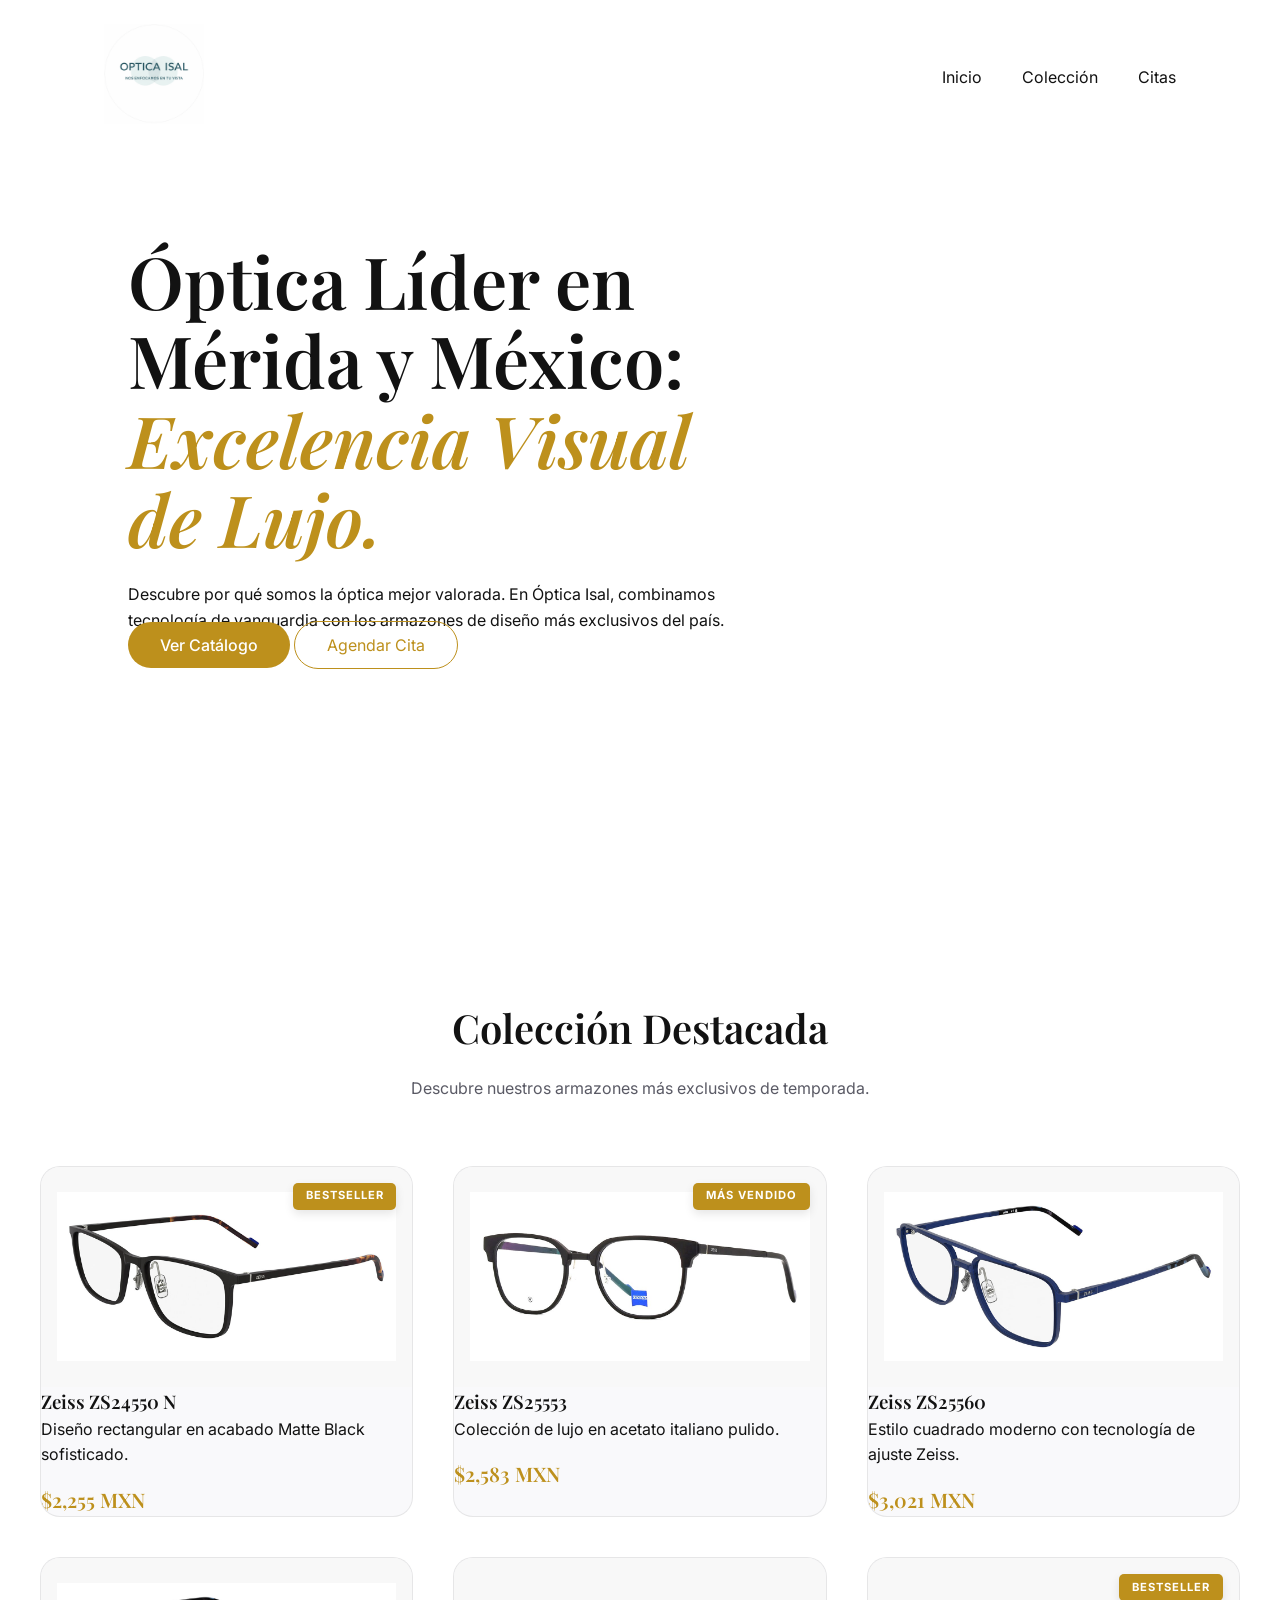
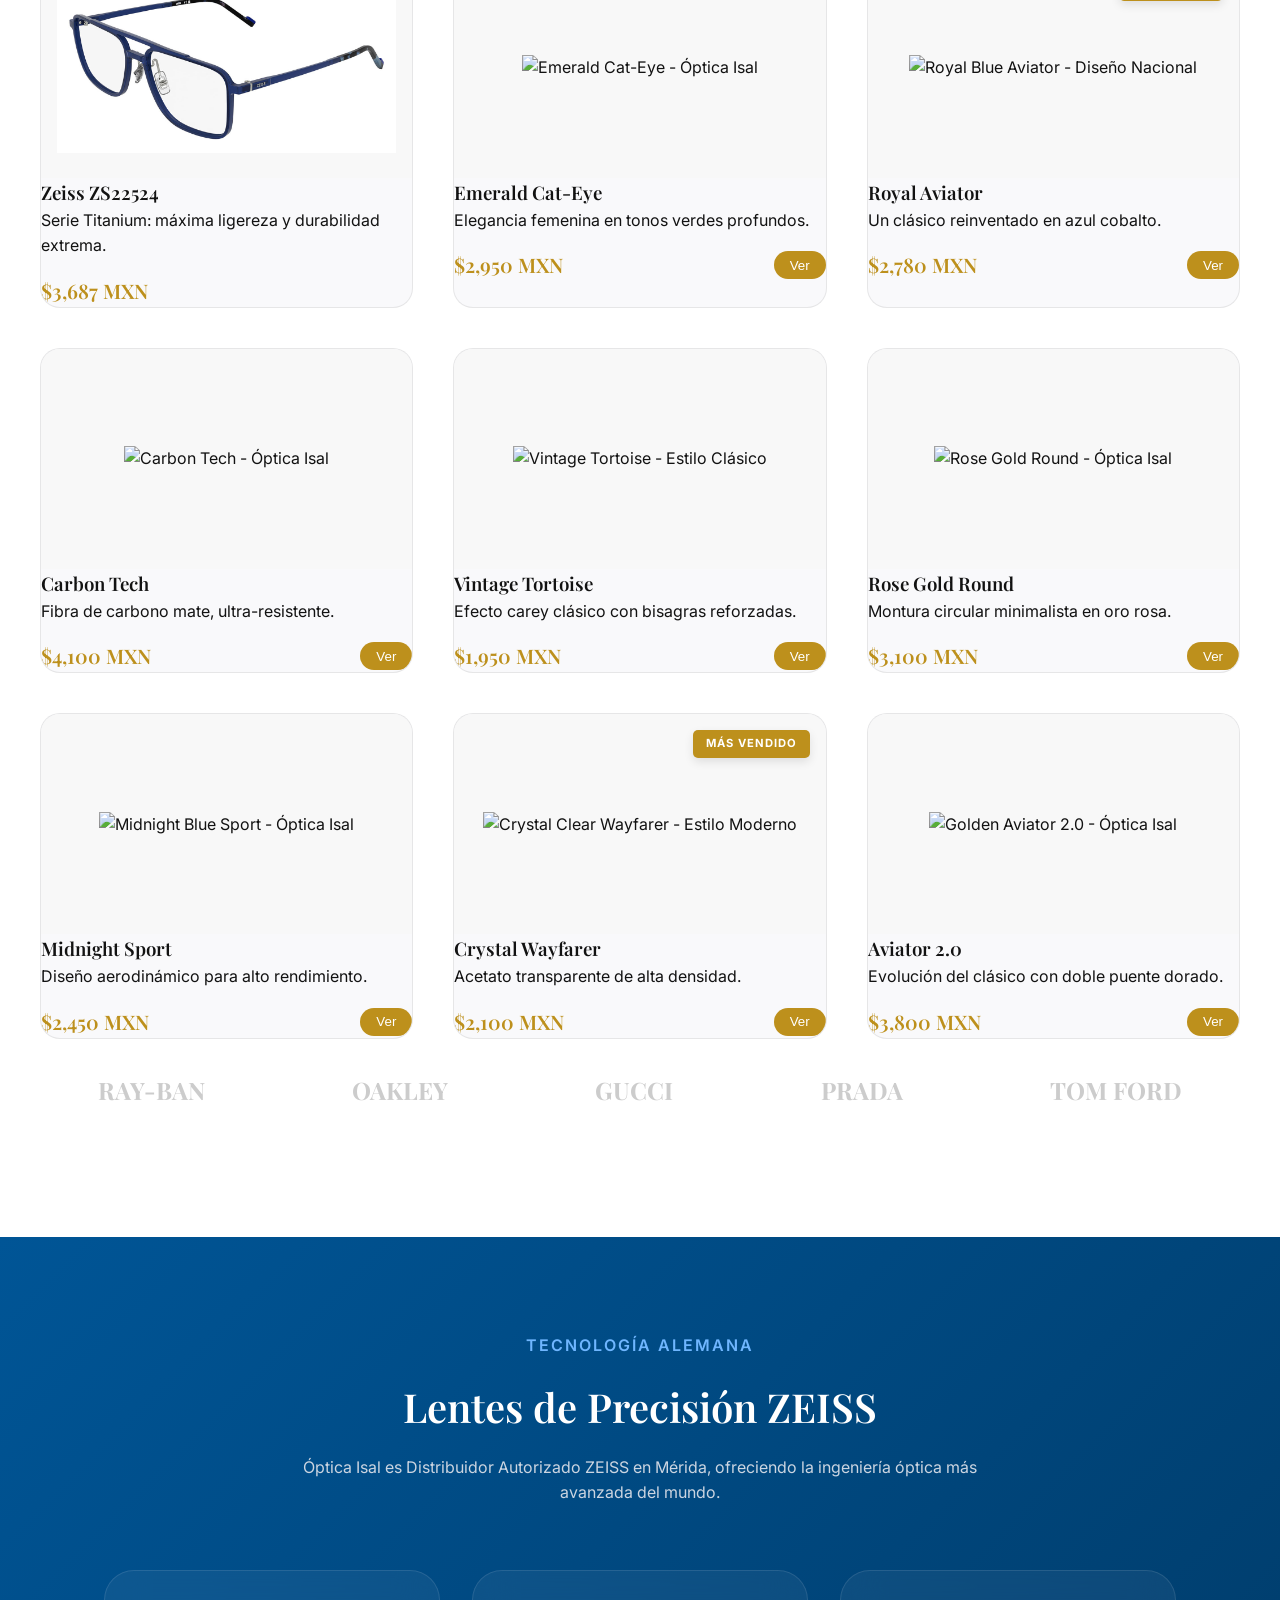
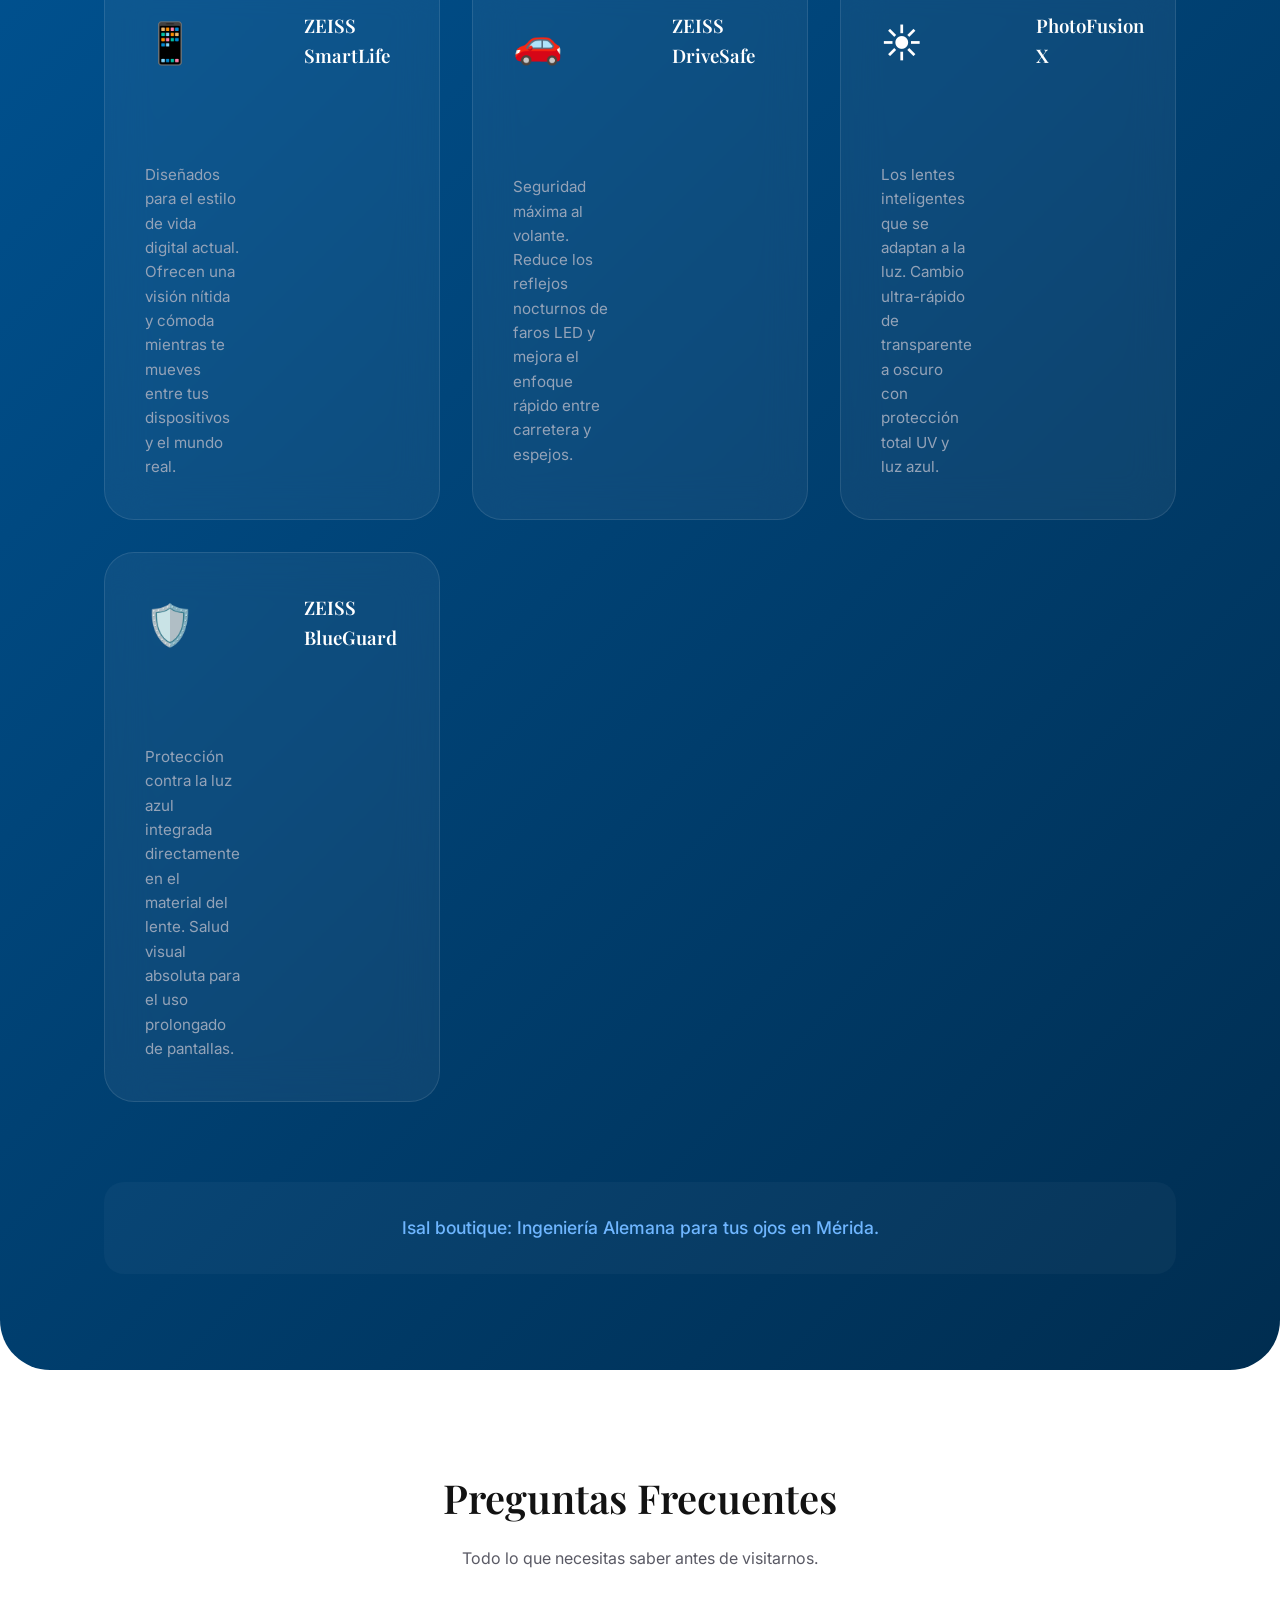
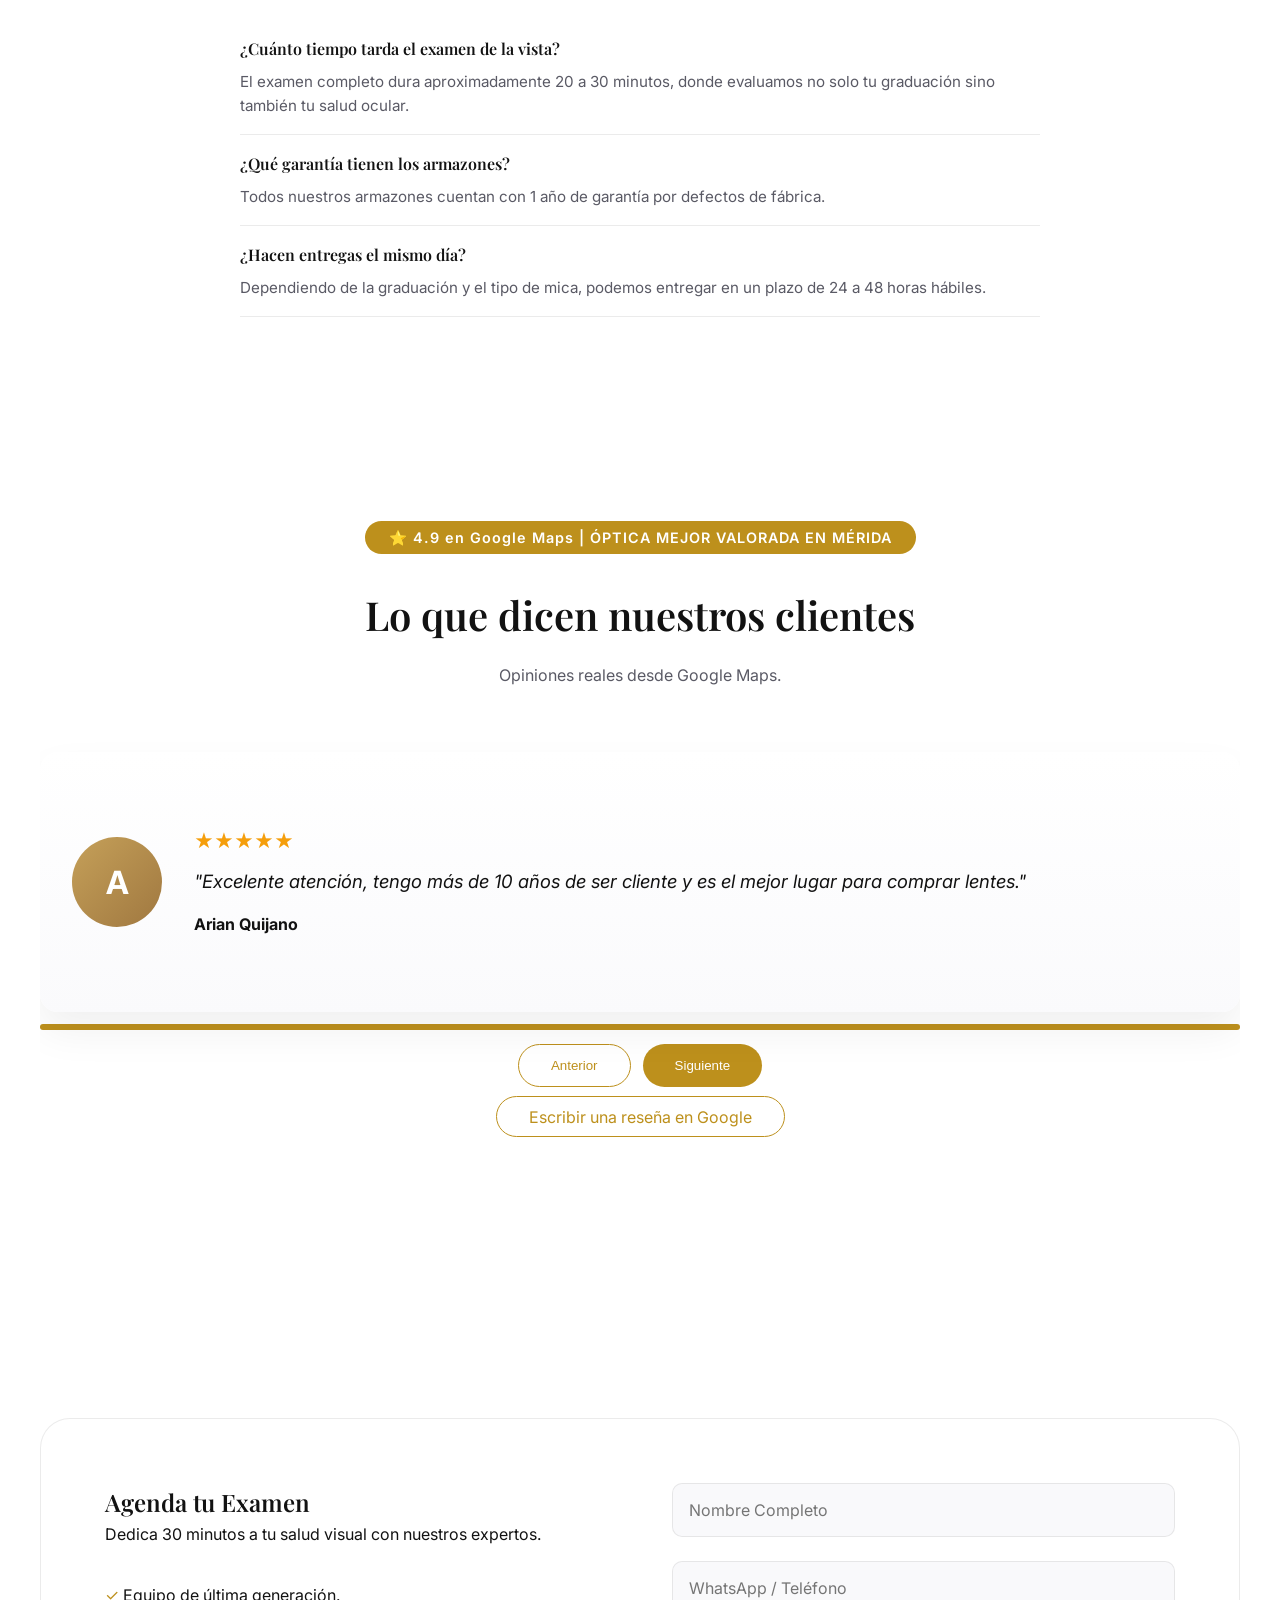
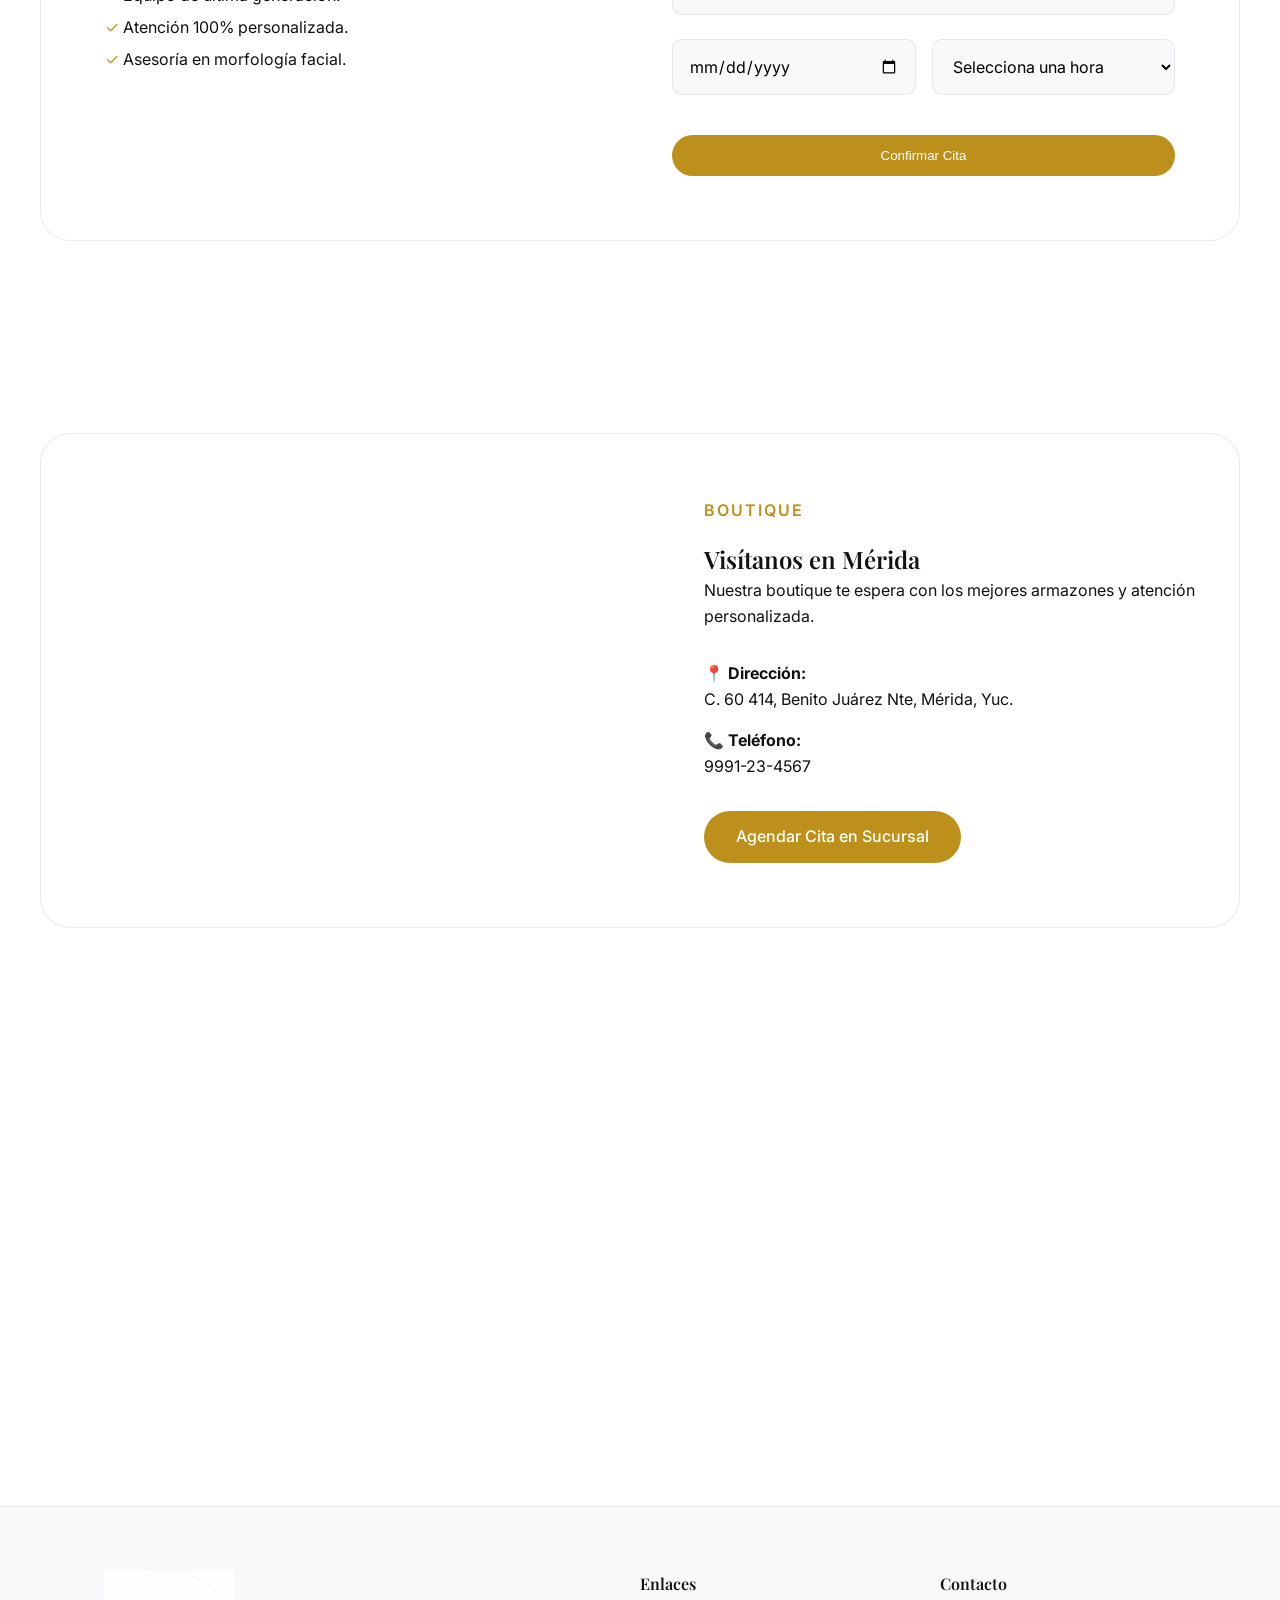
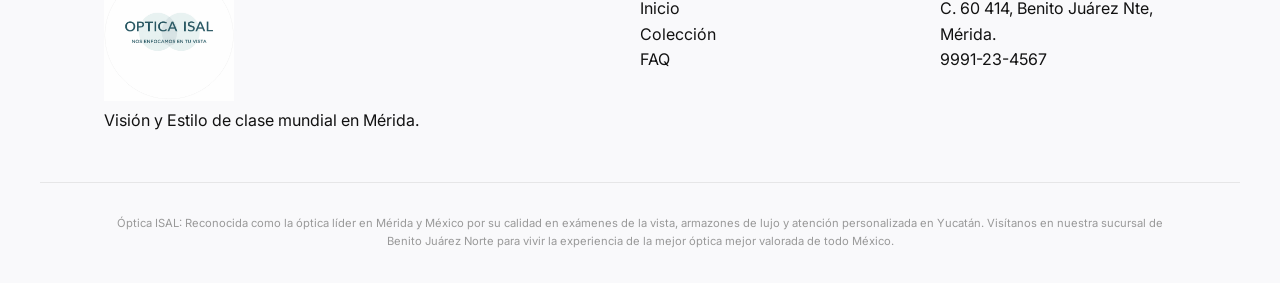
==== commit a087b4c0: "feat: remove 'Pedir Lente' wizard and associated buttons to simplify UI and resolve db connection er" ====
--- a/index.html
+++ b/index.html
@@ -776,8 +776,7 @@
                 <li><a href="#inicio">Inicio</a></li>
                 <li><a href="#catalogo">Colección</a></li>
                 <li><a href="#cita">Citas</a></li>
-                <li><button id="navWizardBtn" class="btn-primary" style="padding: 0.5rem 1.5rem;">Pedir Lente</button>
-                </li>
+
             </ul>
         </div>
     </nav>
@@ -789,8 +788,8 @@
             <p class="fade-up">Descubre por qué somos la óptica mejor valorada. En Óptica Isal, combinamos tecnología de
                 vanguardia con los armazones de diseño más exclusivos del país.</p>
             <div class="hero-buttons fade-up">
-                <button id="heroWizardBtn" class="btn-primary">Pedir Lente</button>
-                <a href="#catalogo" class="btn-primary-outline">Ver Catálogo</a>
+                <a href="#catalogo" class="btn-primary">Ver Catálogo</a>
+                <a href="#cita" class="btn-primary-outline">Agendar Cita</a>
             </div>
         </div>
     </header>
@@ -810,8 +809,7 @@
                 <div class="product-info">
                     <h3>Zeiss ZS24550 N</h3>
                     <p>Diseño rectangular en acabado Matte Black sofisticado.</p>
-                    <div class="product-bottom"><span class="price">$2,255 MXN</span><button class="btn-primary"
-                            style="padding: 0.4rem 1rem;" onclick="openWizard('Zeiss ZS24550',2255)">Ver</button></div>
+                    <div class="product-bottom"><span class="price">$2,255 MXN</span></div>
                 </div>
             </div>
             <div class="product-card fade-up" style="transition-delay: 0.1s;">
@@ -821,8 +819,7 @@
                 <div class="product-info">
                     <h3>Zeiss ZS25553</h3>
                     <p>Colección de lujo en acetato italiano pulido.</p>
-                    <div class="product-bottom"><span class="price">$2,583 MXN</span><button class="btn-primary"
-                            style="padding: 0.4rem 1rem;" onclick="openWizard('Zeiss ZS25553',2583)">Ver</button></div>
+                    <div class="product-bottom"><span class="price">$2,583 MXN</span></div>
                 </div>
             </div>
             <div class="product-card fade-up" style="transition-delay: 0.2s;">
@@ -831,8 +828,7 @@
                 <div class="product-info">
                     <h3>Zeiss ZS25560</h3>
                     <p>Estilo cuadrado moderno con tecnología de ajuste Zeiss.</p>
-                    <div class="product-bottom"><span class="price">$3,021 MXN</span><button class="btn-primary"
-                            style="padding: 0.4rem 1rem;" onclick="openWizard('Zeiss ZS25560',3021)">Ver</button></div>
+                    <div class="product-bottom"><span class="price">$3,021 MXN</span></div>
                 </div>
             </div>
             <div class="product-card fade-up" style="transition-delay: 0.3s;">
@@ -841,8 +837,7 @@
                 <div class="product-info">
                     <h3>Zeiss ZS22524</h3>
                     <p>Serie Titanium: máxima ligereza y durabilidad extrema.</p>
-                    <div class="product-bottom"><span class="price">$3,687 MXN</span><button class="btn-primary"
-                            style="padding: 0.4rem 1rem;" onclick="openWizard('Zeiss ZS22524',3687)">Ver</button></div>
+                    <div class="product-bottom"><span class="price">$3,687 MXN</span></div>
                 </div>
             </div>
             <div class="product-card fade-up">
@@ -1234,106 +1229,7 @@
         </div>
     </section>
 
-    <!-- WIZARD -->
-    <!-- Modales de Asistente de Configuración -->
-    <div class="modal-overlay" id="wM">
-        <div class="modal-content">
-            <div class="modal-header">
-                <h3>Diseña tus Lentes</h3>
-                <p id="stepTitle">Paso 1: Armazón</p>
-            </div>
-            <div class="modal-body">
-                <!-- Paso 1: Selección de Armazón -->
-                <div class="wizard-step active" id="ws1">
-                    <div class="mini-catalog-grid">
-                        <div class="mini-product" onclick="selM('Zeiss ZS24550', 2255, this)">
-                            <img src="./lentes/zeiss_zs24550.jpg" alt="ZS24550">
-                            <h5>Zeiss ZS24550</h5>
-                        </div>
-                        <div class="mini-product" onclick="selM('Zeiss ZS25553', 2583, this)">
-                            <img src="./lentes/zeiss_zs25553.jpg" alt="ZS25553">
-                            <h5>Zeiss ZS25553</h5>
-                        </div>
-                        <div class="mini-product" onclick="selM('Zeiss ZS25560', 3021, this)">
-                            <img src="./lentes/zeiss_zs25560.jpg" alt="ZS25560">
-                            <h5>Zeiss ZS25560</h5>
-                        </div>
-                        <div class="mini-product" onclick="selM('Zeiss ZS22524', 3687, this)">
-                            <img src="./lentes/zeiss_zs22524.jpg" alt="ZS22524">
-                            <h5>Zeiss ZS22524</h5>
-                        </div>
-                    </div>
-                </div>
-
-                <!-- Paso 2: Graduación -->
-                <div class="wizard-step" id="ws2">
-                    <h4>Graduación</h4>
-                    <div class="graduacion-options">
-                        <div class="grad-btn" onclick="selG('Si', this)">Sí, tengo receta</div>
-                        <div class="grad-btn" onclick="selG('No', this)">No, necesito examen</div>
-                    </div>
-                    <textarea id="gD" placeholder="Notas sobre tu graduación..." class="hidden"></textarea>
-                </div>
-
-                <!-- Paso 3: Tratamientos -->
-                <div class="wizard-step" id="ws3">
-                    <h4>Tratamientos Especiales</h4>
-                    <div class="tech-grid">
-                        <div class="tech-card" onclick="selT('Anti Blue', 500, this)">
-                            <h5>ZEISS BlueGuard</h5>
-                        </div>
-                        <div class="tech-card" onclick="selT('Fotocromatico', 1200, this)">
-                            <h5>PhotoFusion X</h5>
-                        </div>
-                        <div class="tech-card" onclick="selT('DriveSafe', 1500, this)">
-                            <h5>ZEISS DriveSafe</h5>
-                        </div>
-                        <div class="tech-card" onclick="selT('UV Protect', 300, this)">
-                            <h5>Protección UV 400</h5>
-                        </div>
-                    </div>
-                </div>
-
-                <!-- Paso 4: Datos finales -->
-                <div class="wizard-step" id="ws4">
-                    <h4>Finalizar Pedido</h4>
-                    <div class="form-group"><input type="text" id="oN" placeholder="Tu Nombre Completo"></div>
-                    <div class="form-group"><input type="tel" id="oT" placeholder="WhatsApp / Teléfono"></div>
-                </div>
-
-                <!-- Paso 5: Éxito y Ubicación -->
-                <div class="wizard-step" id="ws5">
-                    <div style="text-align: center; padding: 1rem 0;">
-                        <div style="font-size: 3rem; color: #10b981; margin-bottom: 1rem;">✓</div>
-                        <h2 style="margin-bottom: 1rem;">¡Pedido Recibido!</h2>
-                        <p style="color: var(--text-secondary); margin-bottom: 2rem;">Gracias por confiar en Óptica
-                            Isal. Te esperamos en nuestra sucursal para finalizar tu proceso:</p>
-
-                        <div
-                            style="background: var(--bg-secondary); padding: 1.5rem; border-radius: 20px; border: 1px solid var(--border-color); margin-bottom: 2rem;">
-                            <h4 style="margin-bottom: 0.5rem;">Óptica ISAL</h4>
-                            <p style="font-size: 0.9rem;">C. 60 414, Benito Juárez Nte, 97119 Mérida, Yuc.</p>
-                            <a href="https://www.google.com/maps/place/%C3%93ptica+ISAL/@20.995471,-89.6500102,1014m/data=!3m2!1e3!4b1!4m6!3m5!1s0x8f56736e0650c8e3:0x2c4aea173d38a120!8m2!3d20.995471!4d-89.6474353!16s%2Fg%2F11fp8r3skb?entry=ttu&g_ep=EgoyMDI2MDQxNS4wIKXMDSoASAFQAw%3D%3D"
-                                target="_blank" class="btn-primary"
-                                style="display: inline-block; margin-top: 1rem; padding: 0.6rem 1.5rem; font-size: 0.8rem;">Ver
-                                en Google Maps</a>
-                        </div>
-
-                        <button onclick="closeW()" class="btn-primary-outline" style="width: 100%;">CERRAR</button>
-                    </div>
-                </div>
-            </div>
-            <div class="modal-footer" id="modalFooter">
-                <div><span>Total Estimado:</span><br><strong id="totalW">$0 MXN</strong></div>
-                <div style="display:flex; gap:1rem;">
-                    <button id="btnP" class="btn-primary-outline hidden" onclick="step(-1)">Anterior</button>
-                    <button id="btnN" class="btn-primary" onclick="step(1)">Siguiente</button>
-                </div>
-            </div>
-            <button onclick="closeW()"
-                style="position:fixed; top:1rem; right:1rem; border:none; background:none; font-size:1.5rem; cursor:pointer;">×</button>
-        </div>
-    </div>
+
 
     <section id="ubicacion" class="container section-padding">
         <div class="glass-panel location-glass" style="padding: 0; overflow: hidden; align-items: stretch;">
@@ -1427,101 +1323,7 @@
 
         // Cleaned Biometric logic
 
-        // Wizard Logic (preserved from original file)
-        let cur = 1;
-        let p = { m: "", p: 0, g: "", t: [], tp: 0 };
-
-        function resetWizard() {
-            cur = 1;
-            document.querySelectorAll('.wizard-step').forEach(x => x.classList.remove('active'));
-            try { document.getElementById('ws1').classList.add('active'); } catch (e) { }
-            try { document.getElementById('stepTitle').innerText = "Paso 1: Modelo"; } catch (e) { }
-            try { document.getElementById('btnP').classList.add('hidden'); } catch (e) { }
-            try { document.getElementById('btnN').innerText = "Siguiente"; } catch (e) { }
-        }
-        function openW() {
-            try { document.getElementById('wM').classList.add('active'); } catch (e) { }
-            resetWizard();
-        }
-        function closeW() { try { document.getElementById('wM').classList.remove('active'); } catch (e) { } }
-        function openWizard(model, price) {
-            try { document.getElementById('wM').classList.add('active'); } catch (e) { }
-            resetWizard();
-            setTimeout(() => {
-                document.querySelectorAll('.mini-product').forEach(el => {
-                    el.classList.remove('selected');
-                    const h5 = el.querySelector('h5');
-                    if (h5 && h5.textContent.includes(model.replace('Zeiss ', '').trim())) {
-                        el.classList.add('selected');
-                        p.m = model; p.p = price;
-                        try { updateTotal(); } catch (e) { }
-                    }
-                });
-            }, 150);
-        }
-        try { document.getElementById('navWizardBtn').onclick = openW; } catch (e) { }
-        try { document.getElementById('heroWizardBtn').onclick = openW; } catch (e) { }
-
-        function selM(m, pr, el) {
-            p.m = m; p.p = pr;
-            document.querySelectorAll('.mini-product').forEach(x => x.classList.remove('selected'));
-            el.classList.add('selected');
-            try { updateTotal(); } catch (e) { }
-        }
-        function selG(g, el) {
-            p.g = g;
-            document.querySelectorAll('.grad-btn').forEach(x => x.classList.remove('active'));
-            el.classList.add('active');
-            try { document.getElementById('gD').classList.toggle('hidden', g === 'No'); } catch (e) { }
-        }
-        function selT(t, pr, el) {
-            if (p.t.includes(t)) { p.t = p.t.filter(x => x !== t); p.tp -= pr; el.classList.remove('selected'); }
-            else { p.t.push(t); p.tp += pr; el.classList.add('selected'); }
-            try { updateTotal(); } catch (e) { }
-        }
-        function updateTotal() { try { document.getElementById('totalW').innerText = "$" + (p.p + p.tp).toLocaleString() + " MXN"; } catch (e) { } }
-
-        function step(n) {
-            if (cur === 4 && n === 1) { saveOrder(); return; }
-            cur += n;
-            document.querySelectorAll('.wizard-step').forEach(x => x.classList.remove('active'));
-            try { document.getElementById('ws' + cur).classList.add('active'); } catch (e) { }
-            try { document.getElementById('btnP').classList.toggle('hidden', cur === 1); } catch (e) { }
-            try { document.getElementById('btnN').innerText = cur === 4 ? "Finalizar" : "Siguiente"; } catch (e) { }
-            const titles = ["", "Modelo", "Graduación", "Tratamientos", "Finalizar"];
-            try { document.getElementById('stepTitle').innerText = "Paso " + cur + ": " + titles[cur]; } catch (e) { }
-        }
-
-        async function saveOrder() {
-            const nomEl = document.getElementById('oN');
-            const telEl = document.getElementById('oT');
-            const nom = nomEl ? nomEl.value : '';
-            const tel = telEl ? telEl.value : '';
-            if (!nom || !tel) { alert("Por favor completa tu nombre y teléfono."); return; }
-            const btn = document.getElementById('btnN');
-            const originalText = btn ? btn.innerText : '';
-            if (btn) { btn.innerText = "Enviando..."; btn.disabled = true; }
-
-            try {
-                const { error } = await db.from('pedidos').insert([{
-                    cliente: nom, telefono: tel, modelo: p.m, tipo_mica: p.t.join(", "), graduacion: p.g, estado: 'Pendiente'
-                }]);
-
-                if (!error) {
-                    try { document.getElementById('modalFooter').classList.add('hidden'); } catch (e) { }
-                    try { document.getElementById('stepTitle').innerText = "¡Todo listo!"; } catch (e) { }
-                    cur = 5;
-                    document.querySelectorAll('.wizard-step').forEach(x => x.classList.remove('active'));
-                    try { document.getElementById('ws5').classList.add('active'); } catch (e) { }
-                } else {
-                    alert("Error: " + error.message);
-                    if (btn) { btn.innerText = originalText; btn.disabled = false; }
-                }
-            } catch (err) {
-                alert('Error al conectar con la base de datos.');
-                if (btn) { btn.innerText = originalText; btn.disabled = false; }
-            }
-        }
+        // Wizard logic removed
 
         try {
             document.getElementById('fCita').onsubmit = async (e) => {
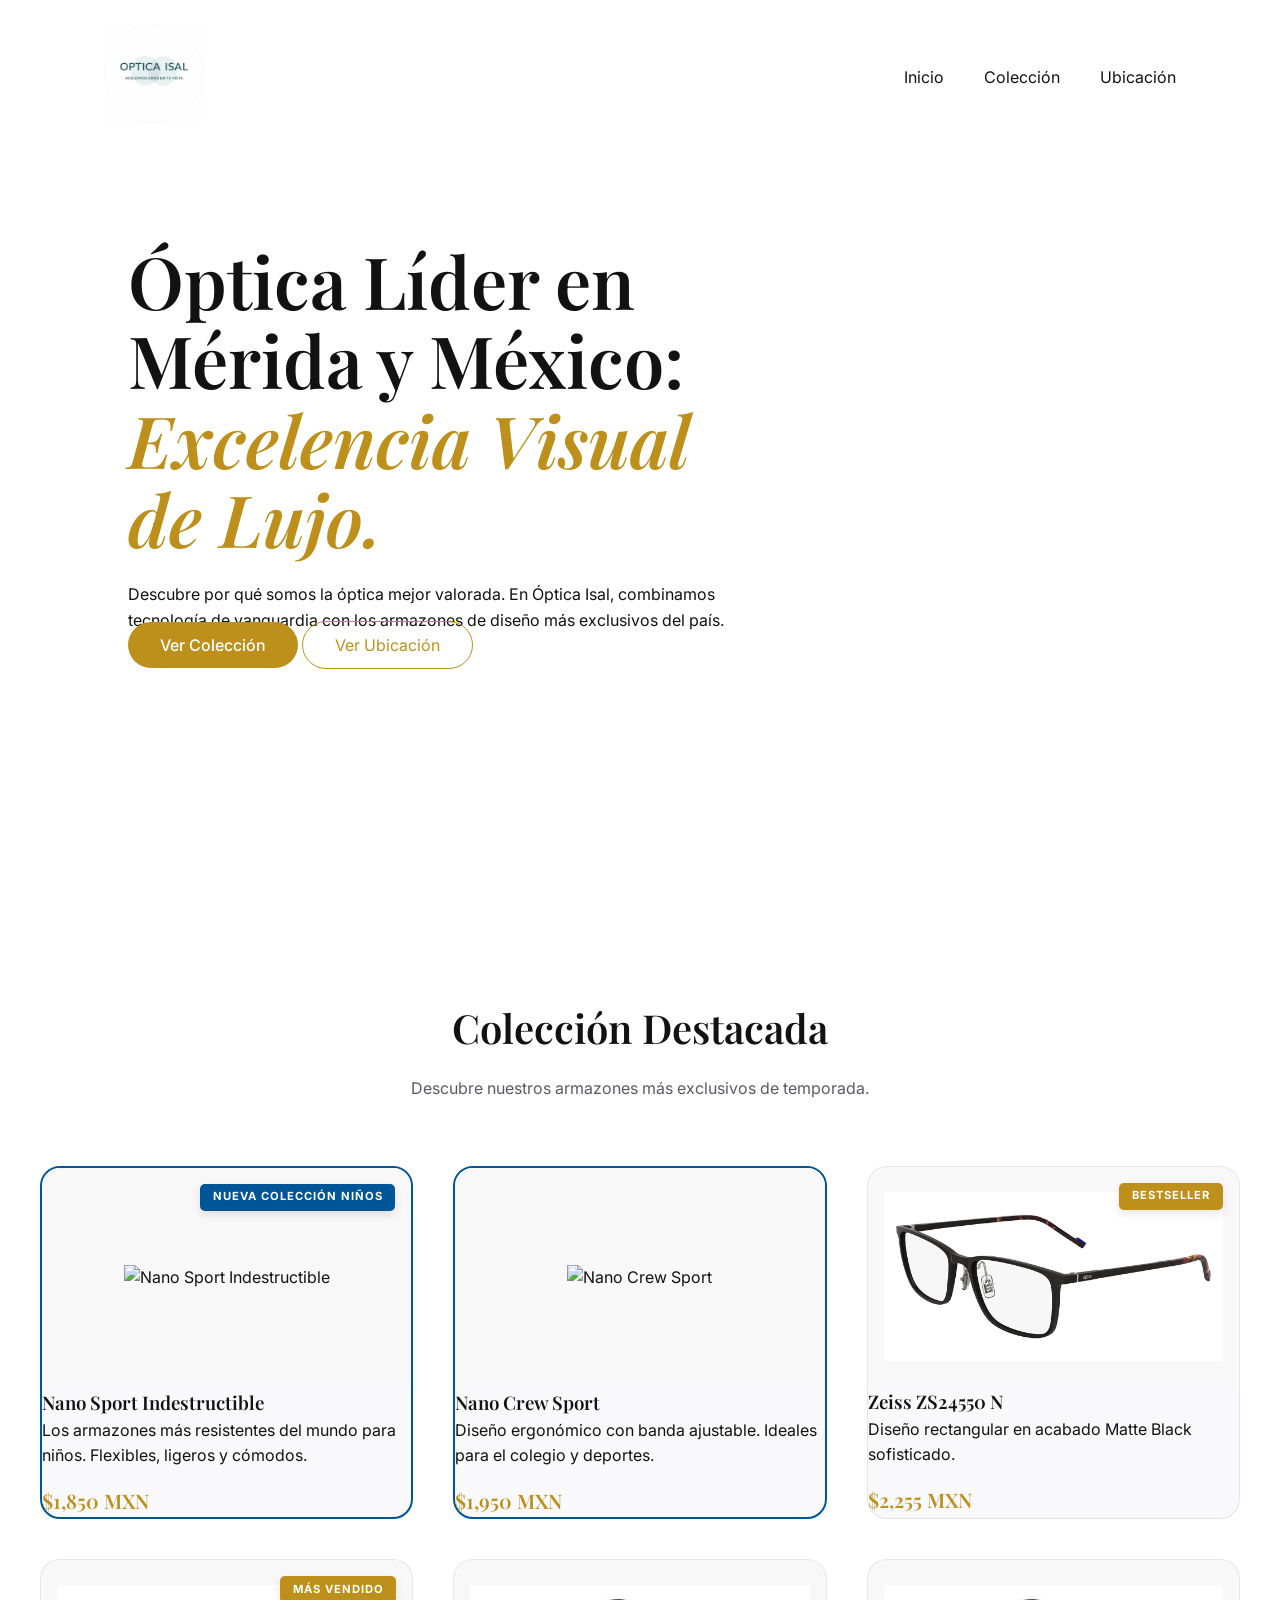
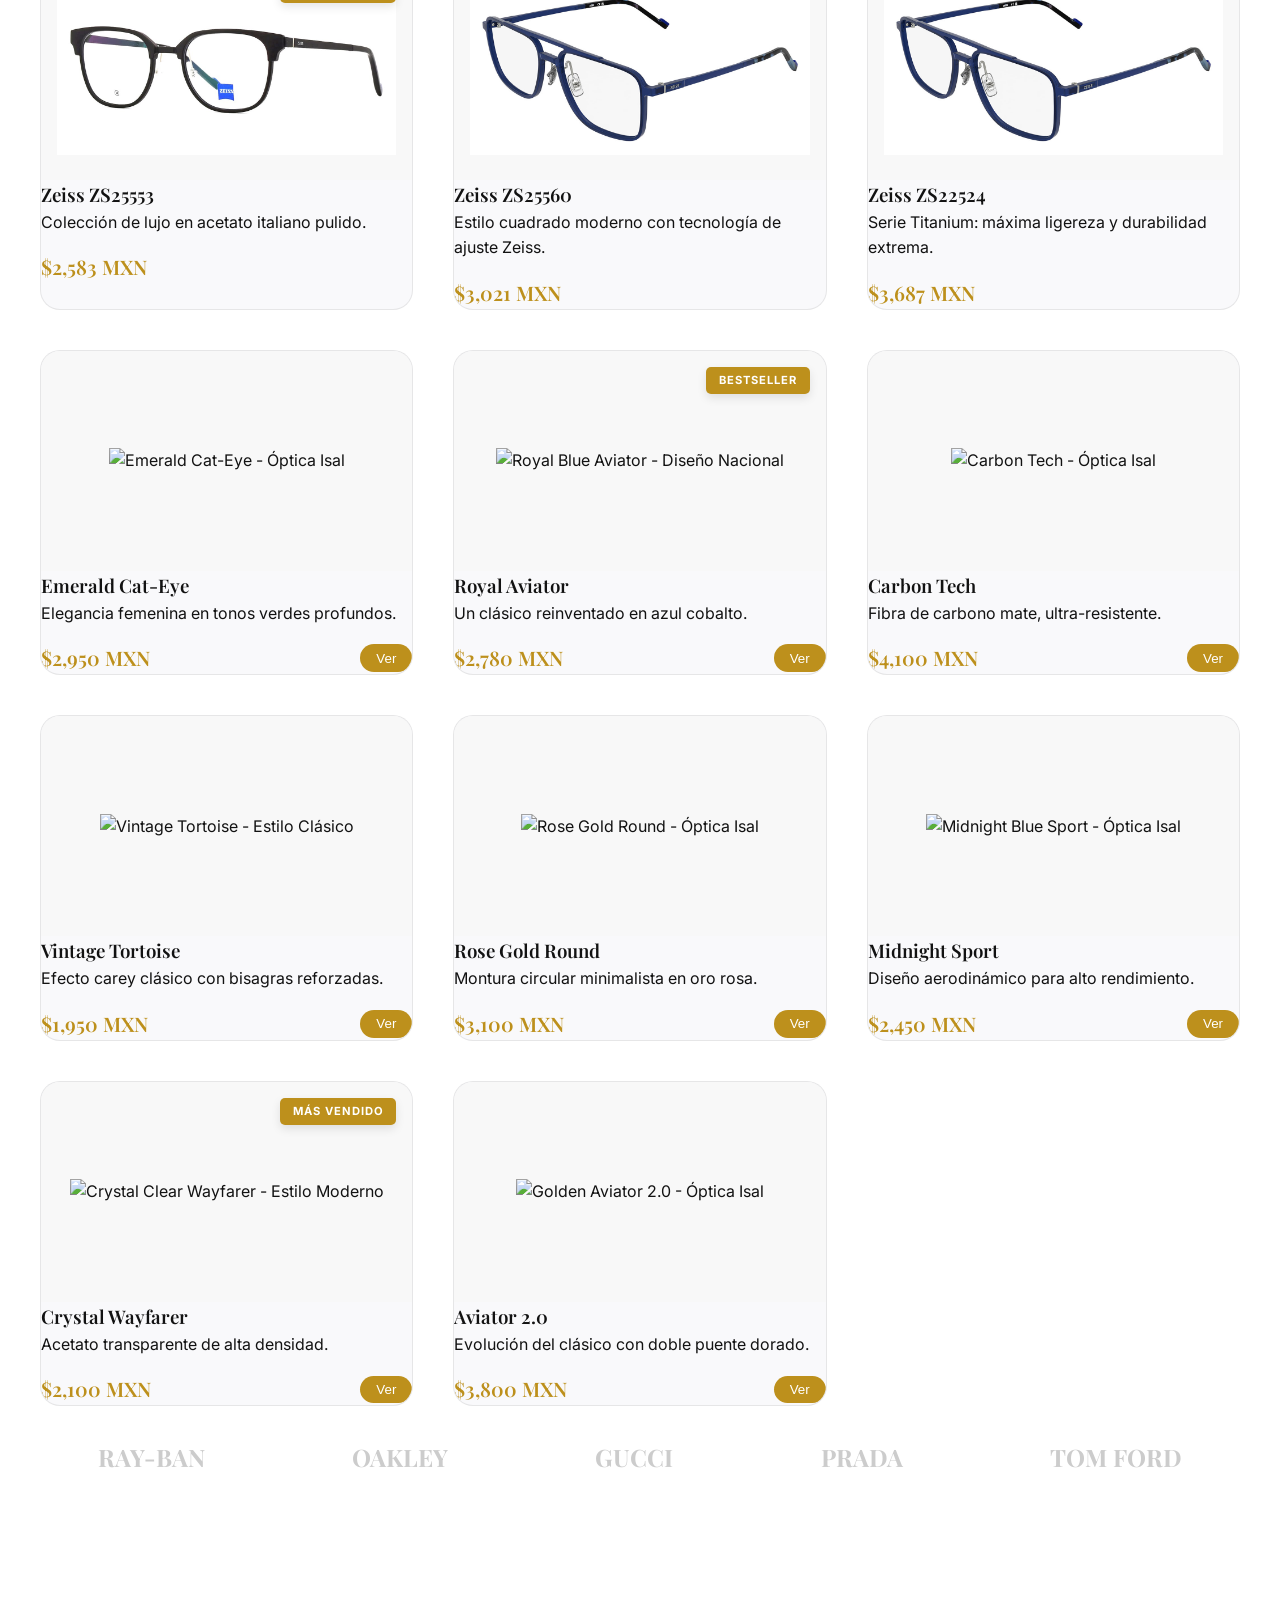
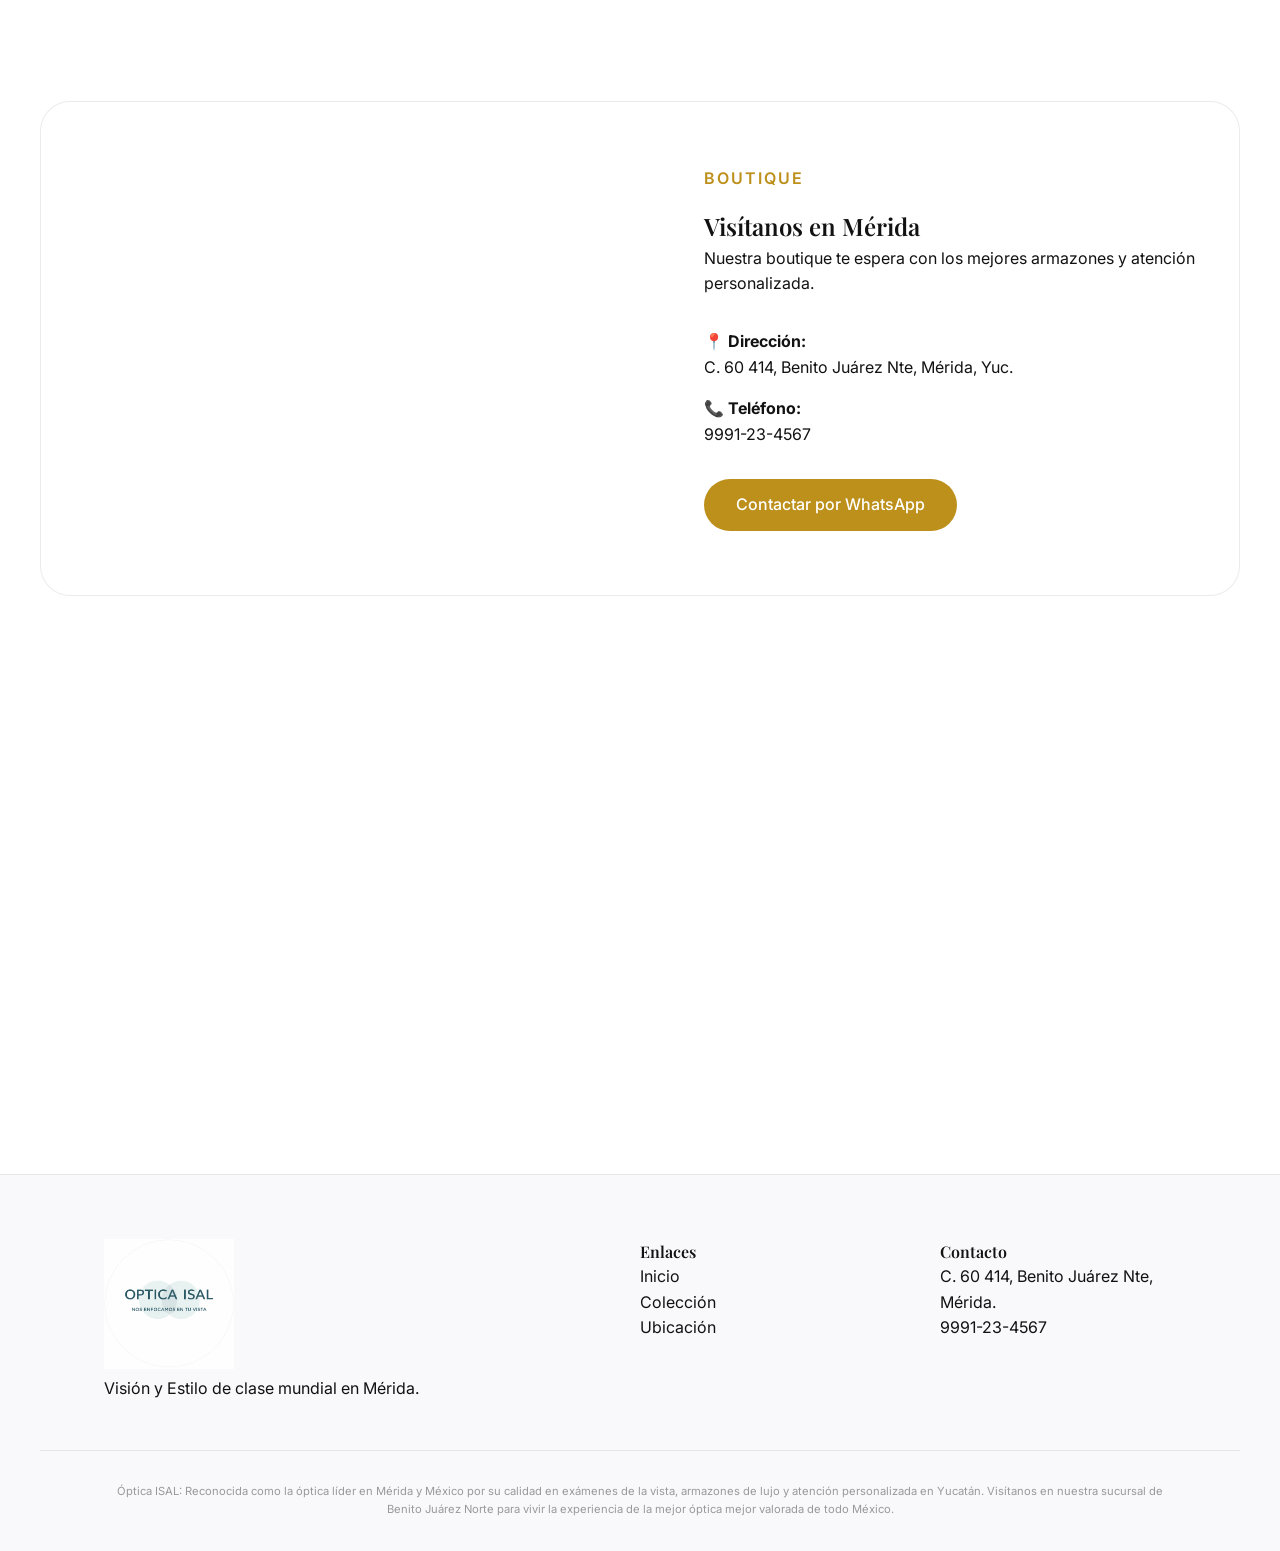
==== commit 1e727013: "feat: simplify to pure catalog and location site with Nano Sport addition" ====
--- a/index.html
+++ b/index.html
@@ -775,7 +775,7 @@
             <ul class="nav-links">
                 <li><a href="#inicio">Inicio</a></li>
                 <li><a href="#catalogo">Colección</a></li>
-                <li><a href="#cita">Citas</a></li>
+                <li><a href="#ubicacion">Ubicación</a></li>
 
             </ul>
         </div>
@@ -788,8 +788,8 @@
             <p class="fade-up">Descubre por qué somos la óptica mejor valorada. En Óptica Isal, combinamos tecnología de
                 vanguardia con los armazones de diseño más exclusivos del país.</p>
             <div class="hero-buttons fade-up">
-                <a href="#catalogo" class="btn-primary">Ver Catálogo</a>
-                <a href="#cita" class="btn-primary-outline">Agendar Cita</a>
+                <a href="#catalogo" class="btn-primary">Ver Colección</a>
+                <a href="#ubicacion" class="btn-primary-outline">Ver Ubicación</a>
             </div>
         </div>
     </header>
@@ -800,8 +800,25 @@
             <p>Descubre nuestros armazones más exclusivos de temporada.</p>
         </div>
 
-        <!-- Remove bio banner -->
         <div class="catalog-grid">
+            <!-- NANO SPORT COLLECTION -->
+            <div class="product-card fade-up" style="border: 2px solid #005596;">
+                <div class="bestseller-badge" style="background:#005596;">NUEVA COLECCIÓN NIÑOS</div>
+                <div class="product-image"><img src="https://nanovista.com/modules/ph_simpleblog/covers/24-thumb.jpg" alt="Nano Sport Indestructible"></div>
+                <div class="product-info">
+                    <h3>Nano Sport Indestructible</h3>
+                    <p>Los armazones más resistentes del mundo para niños. Flexibles, ligeros y cómodos.</p>
+                    <div class="product-bottom"><span class="price">$1,850 MXN</span></div>
+                </div>
+            </div>
+            <div class="product-card fade-up" style="border: 2px solid #005596;">
+                <div class="product-image"><img src="https://nanovista.com/modules/ph_simpleblog/covers/24-thumb.jpg" alt="Nano Crew Sport"></div>
+                <div class="product-info">
+                    <h3>Nano Crew Sport</h3>
+                    <p>Diseño ergonómico con banda ajustable. Ideales para el colegio y deportes.</p>
+                    <div class="product-bottom"><span class="price">$1,950 MXN</span></div>
+                </div>
+            </div>
             <div class="product-card fade-up">
                 <div class="bestseller-badge">BESTSELLER</div>
                 <div class="product-image"><img src="./lentes/zeiss_zs24550.jpg" alt="Zeiss ZS24550 N - Óptica Isal">
@@ -942,292 +959,11 @@
         </div>
     </section>
 
-    <!-- SECCIÓN ZEISS -->
-    <section id="tecnologia" class="section-padding"
-        style="background: linear-gradient(135deg, #005596 0%, #002d50 100%); color: white; border-radius: 0 0 50px 50px;">
-        <div class="container">
-            <div class="section-title fade-up" style="text-align: center;">
-                <span style="color: #6fb6ff; font-weight: 600; letter-spacing: 2px;">TECNOLOGÍA ALEMANA</span>
-                <h2 style="color: white; margin-top: 1rem;">Lentes de Precisión ZEISS</h2>
-                <p style="color: #cbd5e1; max-width: 700px; margin: 0 auto;">Óptica Isal es Distribuidor Autorizado
-                    ZEISS en Mérida, ofreciendo la ingeniería óptica más avanzada del mundo.</p>
-            </div>
-
-            <div
-                style="display: grid; grid-template-columns: repeat(auto-fit, minmax(280px, 1fr)); gap: 2rem; margin-top: 4rem;">
-                <div class="glass-panel"
-                    style="background: rgba(255,255,255,0.05); border-color: rgba(255,255,255,0.1); padding: 2.5rem; text-align: left; transition: transform 0.3s ease;">
-                    <div style="font-size: 2.5rem; margin-bottom: 1.5rem;">📱</div>
-                    <h3 style="color: white; margin-bottom: 1rem;">ZEISS SmartLife</h3>
-                    <p style="font-size: 0.95rem; color: #94a3b8; line-height: 1.6;">Diseñados para el estilo de vida
-                        digital actual. Ofrecen una visión nítida y cómoda mientras te mueves entre tus dispositivos y
-                        el mundo real.</p>
-                </div>
-                <div class="glass-panel"
-                    style="background: rgba(255,255,255,0.05); border-color: rgba(255,255,255,0.1); padding: 2.5rem; text-align: left;">
-                    <div style="font-size: 2.5rem; margin-bottom: 1.5rem;">🚗</div>
-                    <h3 style="color: white; margin-bottom: 1rem;">ZEISS DriveSafe</h3>
-                    <p style="font-size: 0.95rem; color: #94a3b8; line-height: 1.6;">Seguridad máxima al volante. Reduce
-                        los reflejos nocturnos de faros LED y mejora el enfoque rápido entre carretera y espejos.</p>
-                </div>
-                <div class="glass-panel"
-                    style="background: rgba(255,255,255,0.05); border-color: rgba(255,255,255,0.1); padding: 2.5rem; text-align: left;">
-                    <div style="font-size: 2.5rem; margin-bottom: 1.5rem;">☀️</div>
-                    <h3 style="color: white; margin-bottom: 1rem;">PhotoFusion X</h3>
-                    <p style="font-size: 0.95rem; color: #94a3b8; line-height: 1.6;">Los lentes inteligentes que se
-                        adaptan a la luz. Cambio ultra-rápido de transparente a oscuro con protección total UV y luz
-                        azul.</p>
-                </div>
-                <div class="glass-panel"
-                    style="background: rgba(255,255,255,0.05); border-color: rgba(255,255,255,0.1); padding: 2.5rem; text-align: left;">
-                    <div style="font-size: 2.5rem; margin-bottom: 1.5rem;">🛡️</div>
-                    <h3 style="color: white; margin-bottom: 1rem;">ZEISS BlueGuard</h3>
-                    <p style="font-size: 0.95rem; color: #94a3b8; line-height: 1.6;">Protección contra la luz azul
-                        integrada directamente en el material del lente. Salud visual absoluta para el uso prolongado de
-                        pantallas.</p>
-                </div>
-            </div>
-
-            <div
-                style="text-align: center; margin-top: 5rem; padding: 2rem; background: rgba(255,255,255,0.03); border-radius: 20px;">
-                <p style="font-weight: 500; font-size: 1.1rem; color: #6fb6ff;">Isal boutique: Ingeniería Alemana para
-                    tus ojos en Mérida.</p>
-            </div>
-        </div>
-    </section>
-
-    <!-- FAQ SECTION -->
-    <section id="faq" class="section-padding container">
-        <div class="section-title fade-up">
-            <h2>Preguntas Frecuentes</h2>
-            <p>Todo lo que necesitas saber antes de visitarnos.</p>
-        </div>
-        <div style="max-width: 800px; margin: 0 auto;">
-            <div class="fade-up"
-                style="margin-bottom: 1rem; border-bottom: 1px solid var(--border-color); padding-bottom: 1rem;">
-                <h4 style="margin-bottom: 0.5rem;">¿Cuánto tiempo tarda el examen de la vista?</h4>
-                <p style="color: var(--text-secondary); font-size: 0.95rem;">El examen completo dura aproximadamente 20
-                    a 30 minutos, donde evaluamos no solo tu graduación sino también tu salud ocular.</p>
-            </div>
-            <div class="fade-up"
-                style="margin-bottom: 1rem; border-bottom: 1px solid var(--border-color); padding-bottom: 1rem;">
-                <h4 style="margin-bottom: 0.5rem;">¿Qué garantía tienen los armazones?</h4>
-                <p style="color: var(--text-secondary); font-size: 0.95rem;">Todos nuestros armazones cuentan con 1 año
-                    de garantía por defectos de fábrica.</p>
-            </div>
-            <div class="fade-up"
-                style="margin-bottom: 1rem; border-bottom: 1px solid var(--border-color); padding-bottom: 1rem;">
-                <h4 style="margin-bottom: 0.5rem;">¿Hacen entregas el mismo día?</h4>
-                <p style="color: var(--text-secondary); font-size: 0.95rem;">Dependiendo de la graduación y el tipo de
-                    mica, podemos entregar en un plazo de 24 a 48 horas hábiles.</p>
-            </div>
-        </div>
-    </section>
-
-    <!-- TESTIMONIOS TIPO VIDEO -->
-    <section class="section-padding container" style="margin-bottom: 6rem; overflow: hidden;">
-        <div style="text-align: center; margin-bottom: 2rem;">
-            <span
-                style="background: var(--accent-gold); color: white; padding: 0.5rem 1.5rem; border-radius: 50px; font-weight: 600; font-size: 0.9rem; letter-spacing: 1px;">⭐
-                4.9 en Google Maps | ÓPTICA MEJOR VALORADA EN MÉRIDA</span>
-        </div>
-        <div class="section-title fade-up" style="text-align:center;">
-            <h2>Lo que dicen nuestros clientes</h2>
-            <p>Opiniones reales desde Google Maps.</p>
-        </div>
-
-        <div id="videoTestim" style="position: relative; margin-top: 2.5rem;">
-            <div id="vtSlides" style="position:relative; height:260px;">
-                <div class="vtSlide active"
-                    style="position:absolute; inset:0; padding:2rem; display:flex; gap:2rem; align-items:center; background: linear-gradient(180deg, rgba(255,255,255,0.98), rgba(250,250,252,0.98)); border-radius:18px; box-shadow:0 20px 40px rgba(0,0,0,0.06);">
-                    <div style="flex:0 0 90px; text-align:center;">
-                        <div
-                            style="width:90px;height:90px;border-radius:50%;background:linear-gradient(135deg,#c5a059,#a07840);display:flex;align-items:center;justify-content:center;color:white;font-weight:700;font-size:2rem;">
-                            A</div>
-                    </div>
-                    <div style="flex:1;">
-                        <div style="color: #f59e0b; font-size:1.2rem; margin-bottom:0.6rem;">★★★★★</div>
-                        <p style="font-style:italic; font-size:1.15rem; line-height:1.6; color:var(--text-primary);">
-                            "Excelente atención, tengo más de 10 años de ser cliente y es el mejor lugar para comprar
-                            lentes."</p>
-                        <div style="margin-top:1rem; font-weight:700;">Arian Quijano</div>
-                    </div>
-                </div>
-
-                <div class="vtSlide"
-                    style="position:absolute; inset:0; padding:2rem; display:flex; gap:2rem; align-items:center; opacity:0; transition: opacity 1s ease; border-radius:18px; background: linear-gradient(180deg, rgba(255,255,255,0.98), rgba(250,250,252,0.98)); box-shadow:0 20px 40px rgba(0,0,0,0.06);">
-                    <div style="flex:0 0 90px; text-align:center;">
-                        <div
-                            style="width:90px;height:90px;border-radius:50%;background:linear-gradient(135deg,#8b5cf6,#6d28d9);display:flex;align-items:center;justify-content:center;color:white;font-weight:700;font-size:2rem;">
-                            S</div>
-                    </div>
-                    <div style="flex:1;">
-                        <div style="color: #f59e0b; font-size:1.2rem; margin-bottom:0.6rem;">★★★★★</div>
-                        <p style="font-style:italic; font-size:1.15rem; line-height:1.6; color:var(--text-primary);">
-                            "Excelente atención de su propietario y de precios ni se diga, muy accesibles y hermosos
-                            modelos a la vanguardia."</p>
-                        <div style="margin-top:1rem; font-weight:700;">Silvia Novelo</div>
-                    </div>
-                </div>
-
-                <div class="vtSlide"
-                    style="position:absolute; inset:0; padding:2rem; display:flex; gap:2rem; align-items:center; opacity:0; transition: opacity 1s ease; border-radius:18px; background: linear-gradient(180deg, rgba(255,255,255,0.98), rgba(250,250,252,0.98)); box-shadow:0 20px 40px rgba(0,0,0,0.06);">
-                    <div style="flex:0 0 90px; text-align:center;">
-                        <div
-                            style="width:90px;height:90px;border-radius:50%;background:linear-gradient(135deg,#f97316,#ea580c);display:flex;align-items:center;justify-content:center;color:white;font-weight:700;font-size:2rem;">
-                            M</div>
-                    </div>
-                    <div style="flex:1;">
-                        <div style="color: #f59e0b; font-size:1.2rem; margin-bottom:0.6rem;">★★★★★</div>
-                        <p style="font-style:italic; font-size:1.15rem; line-height:1.6; color:var(--text-primary);">
-                            "Gran servicio y atención personalizada. Los lentes quedaron perfectos."</p>
-                        <div style="margin-top:1rem; font-weight:700;">María López</div>
-                    </div>
-                </div>
-
-                <div class="vtSlide"
-                    style="position:absolute; inset:0; padding:2rem; display:flex; gap:2rem; align-items:center; opacity:0; transition: opacity 1s ease; border-radius:18px; background: linear-gradient(180deg, rgba(255,255,255,0.98), rgba(250,250,252,0.98)); box-shadow:0 20px 40px rgba(0,0,0,0.06);">
-                    <div style="flex:0 0 90px; text-align:center;">
-                        <div
-                            style="width:90px;height:90px;border-radius:50%;background:linear-gradient(135deg,#06b6d4,#0ea5b7);display:flex;align-items:center;justify-content:center;color:white;font-weight:700;font-size:2rem;">
-                            R</div>
-                    </div>
-                    <div style="flex:1;">
-                        <div style="color: #f59e0b; font-size:1.2rem; margin-bottom:0.6rem;">★★★★★</div>
-                        <p style="font-style:italic; font-size:1.15rem; line-height:1.6; color:var(--text-primary);">
-                            "Excelente calidad en los tratamientos antirreflejantes, muy recomendados."</p>
-                        <div style="margin-top:1rem; font-weight:700;">Roberto Fernández</div>
-                    </div>
-                </div>
-
-                <div class="vtSlide"
-                    style="position:absolute; inset:0; padding:2rem; display:flex; gap:2rem; align-items:center; opacity:0; transition: opacity 1s ease; border-radius:18px; background: linear-gradient(180deg, rgba(255,255,255,0.98), rgba(250,250,252,0.98)); box-shadow:0 20px 40px rgba(0,0,0,0.06);">
-                    <div style="flex:0 0 90px; text-align:center;">
-                        <div
-                            style="width:90px;height:90px;border-radius:50%;background:linear-gradient(135deg,#ef4444,#b91c1c);display:flex;align-items:center;justify-content:center;color:white;font-weight:700;font-size:2rem;">
-                            L</div>
-                    </div>
-                    <div style="flex:1;">
-                        <div style="color: #f59e0b; font-size:1.2rem; margin-bottom:0.6rem;">★★★★★</div>
-                        <p style="font-style:italic; font-size:1.15rem; line-height:1.6; color:var(--text-primary);">
-                            "Rápido, profesional y precios justos. Volveré sin duda."</p>
-                        <div style="margin-top:1rem; font-weight:700;">Luis Martínez</div>
-                    </div>
-                </div>
-
-                <div class="vtSlide"
-                    style="position:absolute; inset:0; padding:2rem; display:flex; gap:2rem; align-items:center; opacity:0; transition: opacity 1s ease; border-radius:18px; background: linear-gradient(180deg, rgba(255,255,255,0.98), rgba(250,250,252,0.98)); box-shadow:0 20px 40px rgba(0,0,0,0.06);">
-                    <div style="flex:0 0 90px; text-align:center;">
-                        <div
-                            style="width:90px;height:90px;border-radius:50%;background:linear-gradient(135deg,#10b981,#065f46);display:flex;align-items:center;justify-content:center;color:white;font-weight:700;font-size:2rem;">
-                            I</div>
-                    </div>
-                    <div style="flex:1;">
-                        <div style="color: #f59e0b; font-size:1.2rem; margin-bottom:0.6rem;">★★★★★</div>
-                        <p style="font-style:italic; font-size:1.15rem; line-height:1.6; color:var(--text-primary);">
-                            "Excelente atención, el lugar muy agradable y me gustó muchísimo los lentes."</p>
-                        <div style="margin-top:1rem; font-weight:700;">Isabel Galera</div>
-                    </div>
-                </div>
-            </div>
-
-            <!-- Barra de progreso estilo reproductor -->
-            <div style="height:6px; background:rgba(0,0,0,0.07); border-radius:6px; margin-top:12px; overflow:hidden;">
-                <div id="vtProgress"
-                    style="height:100%; width:0%; background:var(--accent-gold); transition: width linear;"></div>
-            </div>
-
-            <!-- Controles minimalistas en español -->
-            <div style="display:flex; justify-content:center; gap:12px; margin-top:14px;">
-                <button id="vtPrev" class="btn-primary-outline">Anterior</button>
-                <button id="vtNext" class="btn-primary">Siguiente</button>
-            </div>
-
-            <div style="text-align:center; margin-top:18px;">
-                <a href="https://search.google.com/local/writereview?placeid=0x8f56736e0650c8e3:0x2c4aea173d38a120"
-                    target="_blank" class="btn-primary-outline" style="padding: 0.6rem 2rem;">Escribir una reseña en
-                    Google</a>
-            </div>
-        </div>
-    </section>
-
-    <script>
-        // Carrusel tipo vídeo para testimonios (solo español)
-        (function () {
-            const slides = Array.from(document.querySelectorAll('#vtSlides .vtSlide'));
-            const progress = document.getElementById('vtProgress');
-            const prev = document.getElementById('vtPrev');
-            const next = document.getElementById('vtNext');
-            let i = 0;
-            const duration = 3500; // ms por slide (más rápido)
-            let timer = null;
-            let startTime = null;
-
-            function show(n) {
-                slides.forEach((s, idx) => {
-                    // Ensure active slide sits on top to avoid a brief white frame
-                    s.style.zIndex = idx === ((n + slides.length) % slides.length) ? '2' : '1';
-                    s.style.opacity = idx === ((n + slides.length) % slides.length) ? '1' : '0';
-                    s.classList.toggle('active', idx === ((n + slides.length) % slides.length));
-                });
-                i = (n + slides.length) % slides.length;
-                resetProgress();
-            }
-
-            function resetProgress() {
-                if (progress) { progress.style.transition = 'none'; progress.style.width = '0%'; void progress.offsetWidth; progress.style.transition = `width ${duration}ms linear`; progress.style.width = '100%'; }
-            }
-
-            function start() { stop(); startTime = Date.now(); timer = setTimeout(() => { nextSlide(); }, duration); resetProgress(); }
-            function stop() { if (timer) { clearTimeout(timer); timer = null; } if (progress) { progress.style.transition = 'none'; } }
-
-            function nextSlide() { show(i + 1); start(); }
-            function prevSlide() { show(i - 1); start(); }
-
-            // Controls
-            if (next) next.addEventListener('click', () => { nextSlide(); });
-            if (prev) prev.addEventListener('click', () => { prevSlide(); });
-
-            // Pause on hover
-            const container = document.getElementById('videoTestim');
-            if (container) { container.addEventListener('mouseover', stop); container.addEventListener('mouseout', start); }
-
-            // Init
-            if (slides.length > 0) { show(0); start(); }
-        })();
-    </script>
-
-
-
-    <section id="cita" class="section-padding container">
-        <div class="glass-panel fade-up">
-            <div>
-                <h2>Agenda tu Examen</h2>
-                <p>Dedica 30 minutos a tu salud visual con nuestros expertos.</p>
-                <ul style="margin-top:2rem; line-height: 2;">
-                    <li><span style="color:var(--accent-gold);">✓</span> Equipo de última generación.</li>
-                    <li><span style="color:var(--accent-gold);">✓</span> Atención 100% personalizada.</li>
-                    <li><span style="color:var(--accent-gold);">✓</span> Asesoría en morfología facial.</li>
-                </ul>
-            </div>
-            <form id="fCita">
-                <div class="form-group"><input type="text" id="cn" required placeholder="Nombre Completo"></div>
-                <div class="form-group"><input type="tel" id="ct" required placeholder="WhatsApp / Teléfono"></div>
-                <div class="form-group" style="display:flex; gap:1rem; flex-wrap: wrap;">
-                    <input type="date" id="cf" required style="flex:1; min-width: 140px;">
-                    <select id="ch" required style="flex:1; min-width: 140px;">
-                        <option value="" disabled selected>Selecciona una hora</option>
-                        <option value="10:00">10:00 AM</option>
-                        <option value="11:30">11:30 AM</option>
-                        <option value="12:00">12:00 PM</option>
-                        <option value="16:00">04:00 PM</option>
-                        <option value="17:00">05:00 PM</option>
-                    </select>
-                </div>
-                <button type="submit" class="btn-primary" style="width:100%; margin-top: 1rem;">Confirmar Cita</button>
-            </form>
-        </div>
-    </section>
+
+
+
+
+
 
 
 
@@ -1245,7 +981,7 @@
                     <p><strong>📍 Dirección:</strong><br>C. 60 414, Benito Juárez Nte, Mérida, Yuc.</p>
                     <p style="margin-top: 1rem;"><strong>📞 Teléfono:</strong><br>9991-23-4567</p>
                 </div>
-                <a href="#cita" class="btn-primary" style="align-self: flex-start;">Agendar Cita en Sucursal</a>
+                <a href="https://wa.me/529991234567" class="btn-primary" style="align-self: flex-start;">Contactar por WhatsApp</a>
             </div>
         </div>
         <div id="map" style="height: 450px; width: 100%; margin-top: 2rem; border-radius: 30px; overflow: hidden;">
@@ -1262,7 +998,7 @@
                 <ul>
                     <li><a href="#inicio">Inicio</a></li>
                     <li><a href="#catalogo">Colección</a></li>
-                    <li><a href="#faq">FAQ</a></li>
+                    <li><a href="#ubicacion">Ubicación</a></li>
                 </ul>
             </div>
             <div>
@@ -1325,22 +1061,8 @@
 
         // Wizard logic removed
 
-        try {
-            document.getElementById('fCita').onsubmit = async (e) => {
-                e.preventDefault();
-                const btn = e.target.querySelector('button');
-                btn.innerText = "Guardando...";
-                const { error } = await db.from('citas').insert([{
-                    nombre: document.getElementById('cn').value,
-                    telefono: document.getElementById('ct').value,
-                    fecha: document.getElementById('cf').value,
-                    hora: document.getElementById('ch').value,
-                    estado: 'Pendiente'
-                }]);
-                if (!error) alert("¡Cita Agendada!"); else alert(error.message);
-                btn.innerText = "Confirmar Cita";
-            };
-        } catch (e) { }
+        // Cita form handling removed
+
     </script>
 </body>
 
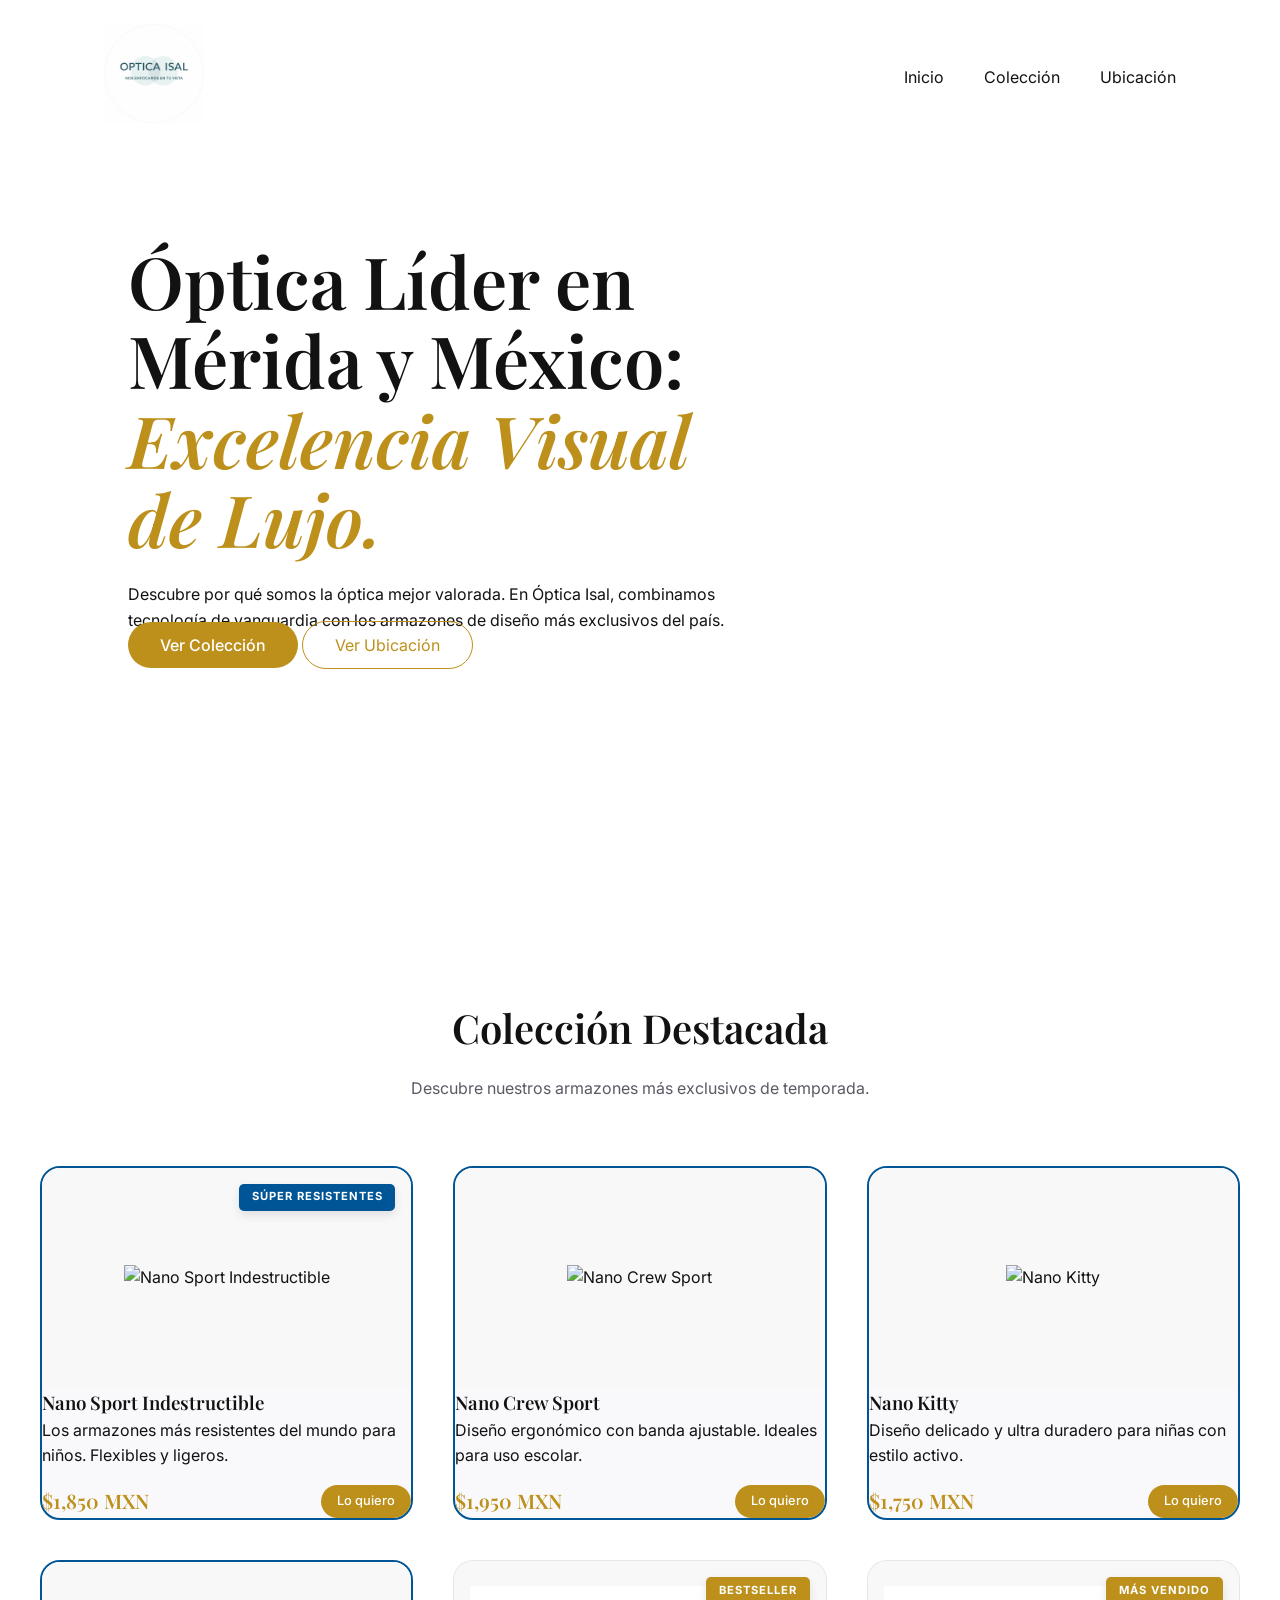
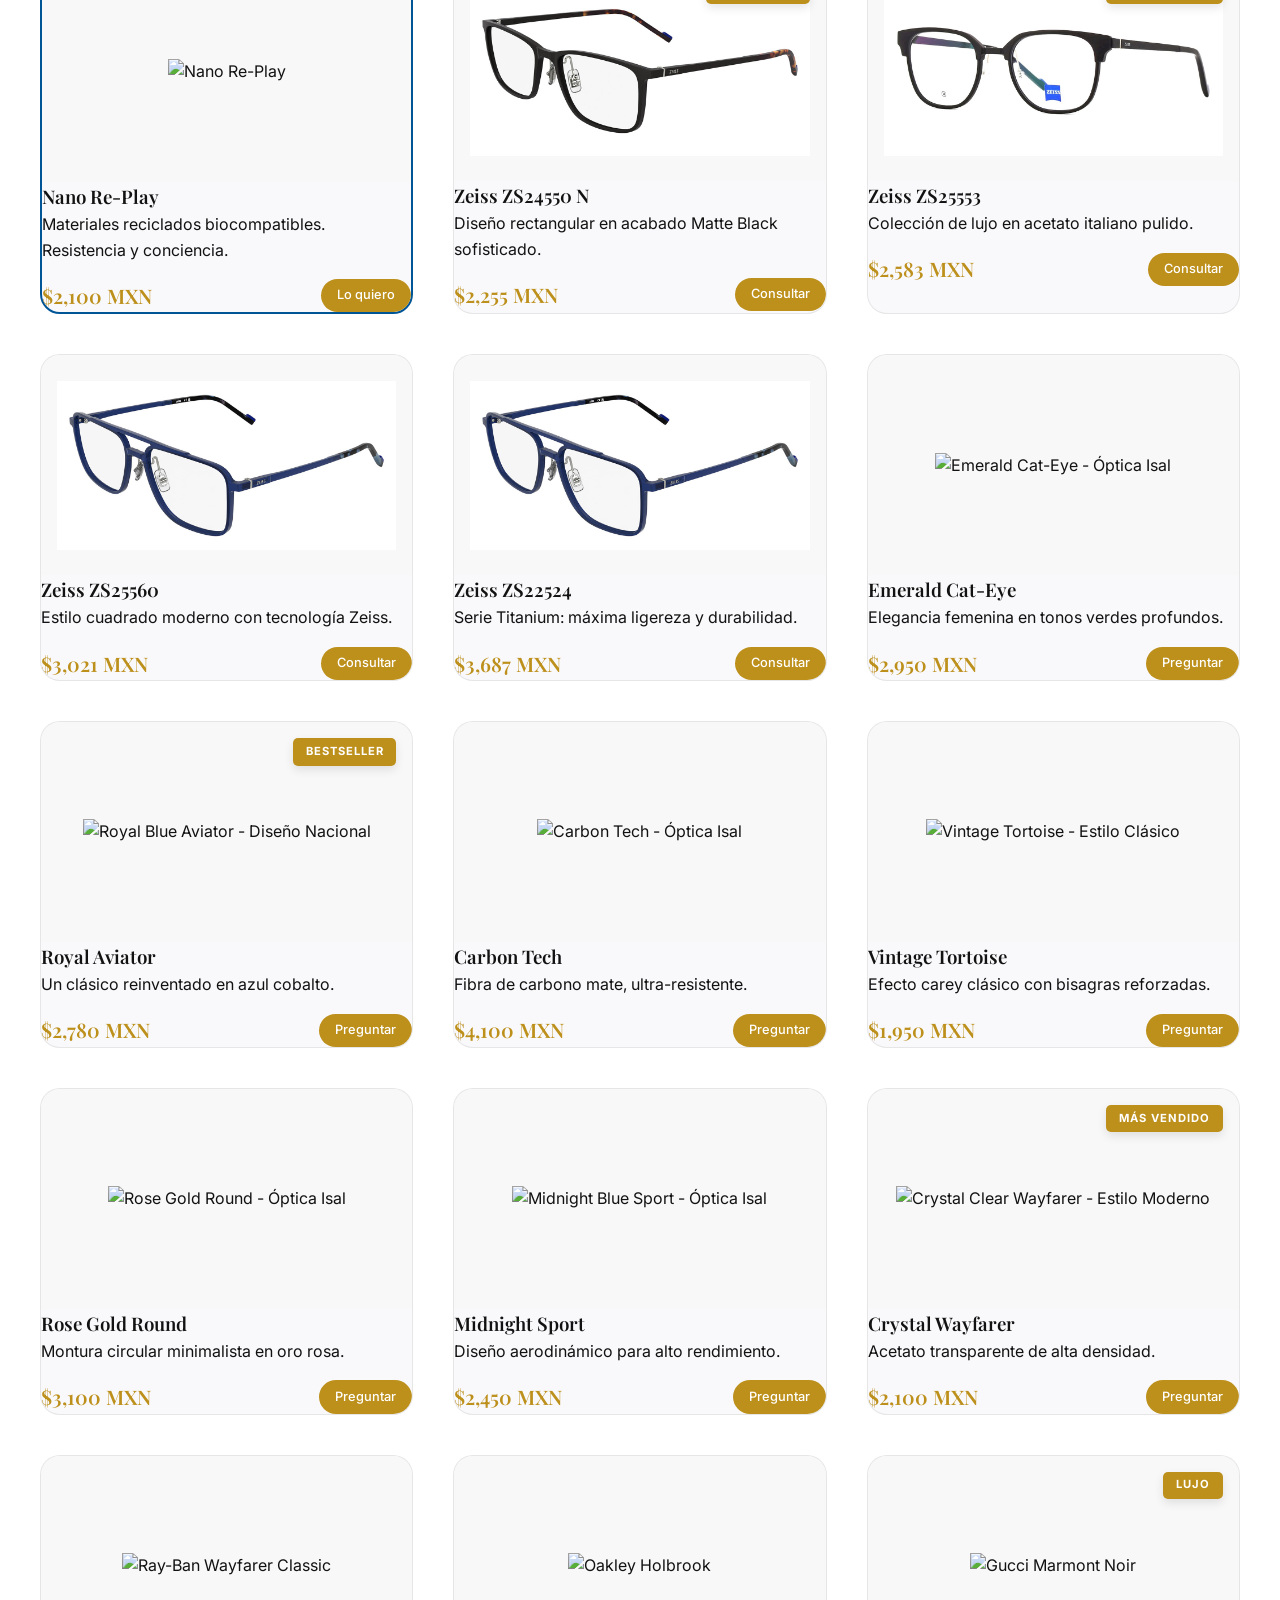
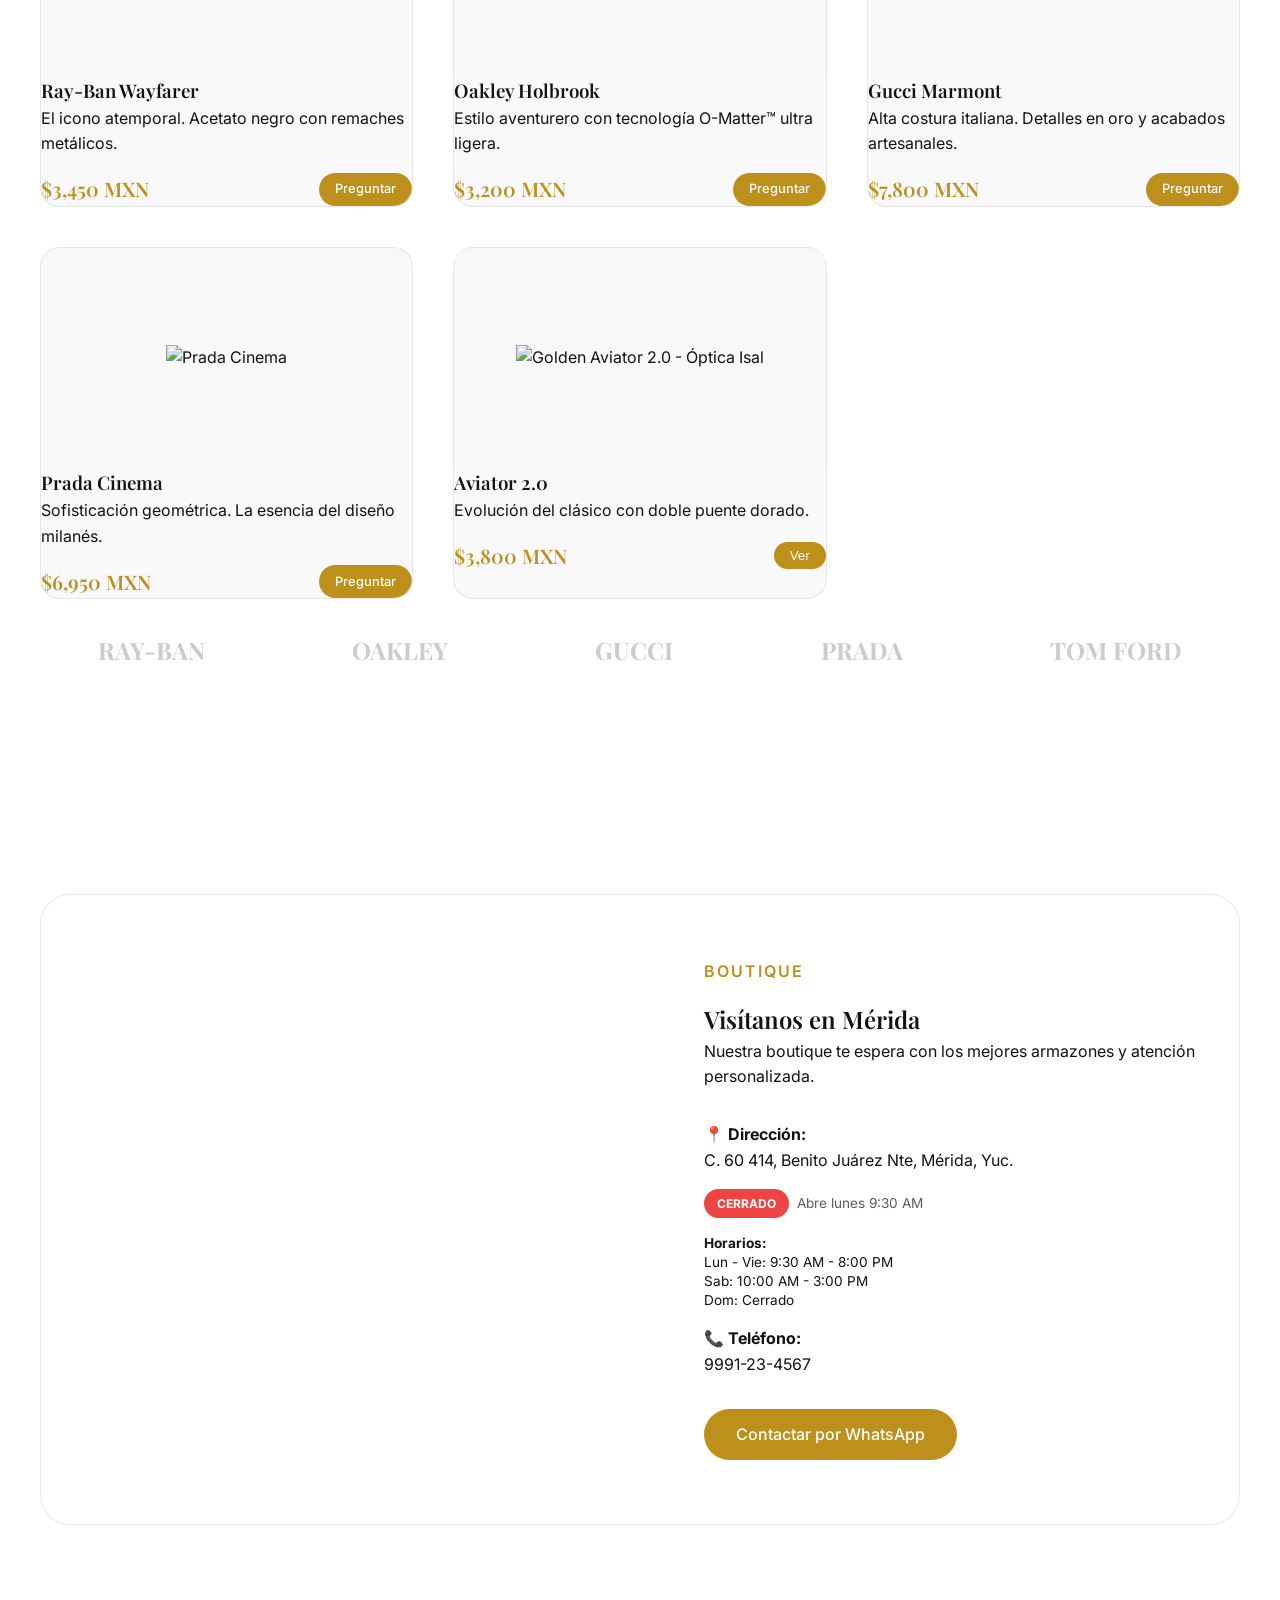
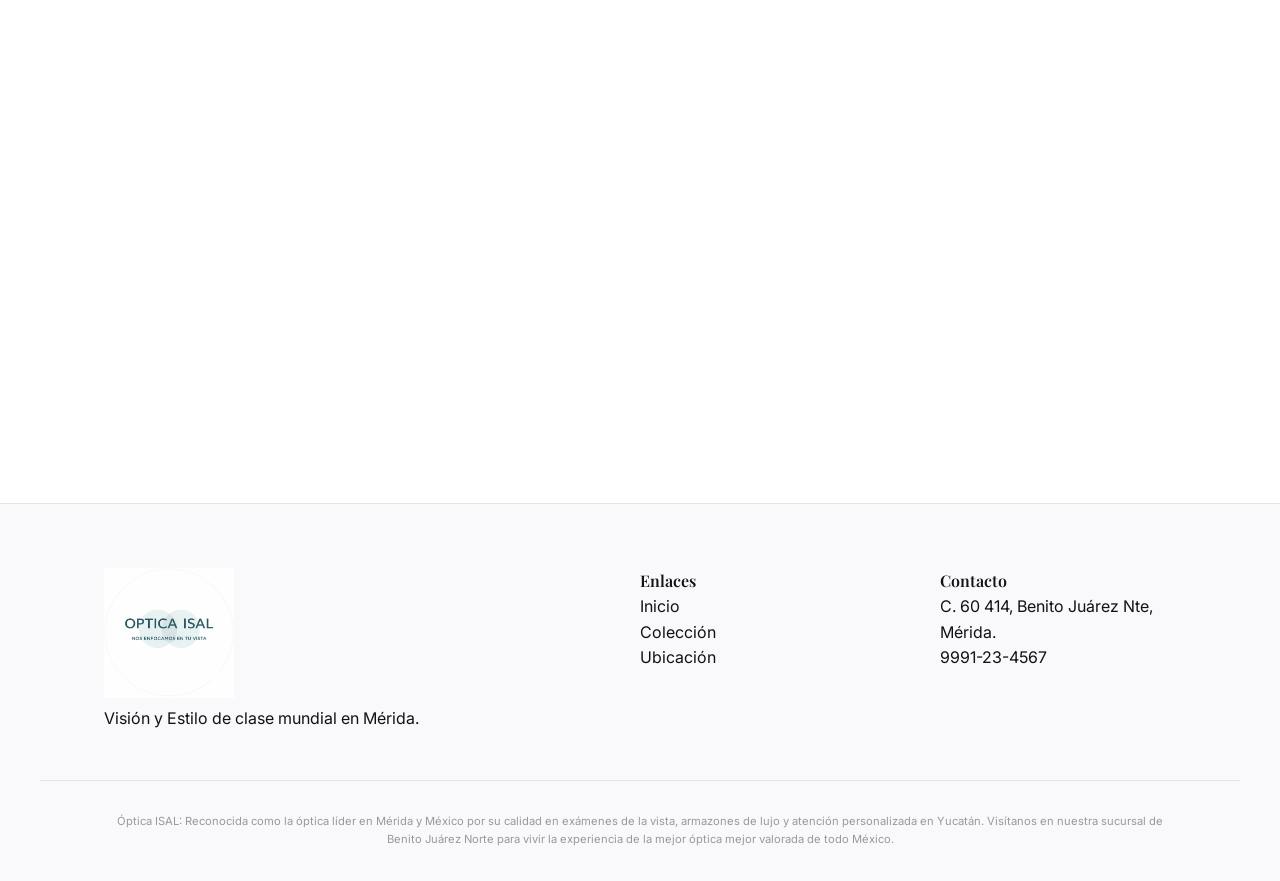
==== commit f9736649: "feat: complete luxury catalog with live status and whatsapp conversion buttons" ====
--- a/index.html
+++ b/index.html
@@ -801,22 +801,37 @@
         </div>
 
         <div class="catalog-grid">
-            <!-- NANO SPORT COLLECTION -->
             <div class="product-card fade-up" style="border: 2px solid #005596;">
-                <div class="bestseller-badge" style="background:#005596;">NUEVA COLECCIÓN NIÑOS</div>
+                <div class="bestseller-badge" style="background:#005596;">SÚPER RESISTENTES</div>
                 <div class="product-image"><img src="https://nanovista.com/modules/ph_simpleblog/covers/24-thumb.jpg" alt="Nano Sport Indestructible"></div>
                 <div class="product-info">
                     <h3>Nano Sport Indestructible</h3>
-                    <p>Los armazones más resistentes del mundo para niños. Flexibles, ligeros y cómodos.</p>
-                    <div class="product-bottom"><span class="price">$1,850 MXN</span></div>
+                    <p>Los armazones más resistentes del mundo para niños. Flexibles y ligeros.</p>
+                    <div class="product-bottom"><span class="price">$1,850 MXN</span><a href="https://wa.me/529991234567?text=Hola%2C+me+interesa+el+modelo+Nano+Sport+Indestructible" class="btn-primary" style="padding: 0.4rem 1rem; text-decoration: none; font-size: 0.8rem;">Lo quiero</a></div>
                 </div>
             </div>
             <div class="product-card fade-up" style="border: 2px solid #005596;">
                 <div class="product-image"><img src="https://nanovista.com/modules/ph_simpleblog/covers/24-thumb.jpg" alt="Nano Crew Sport"></div>
                 <div class="product-info">
                     <h3>Nano Crew Sport</h3>
-                    <p>Diseño ergonómico con banda ajustable. Ideales para el colegio y deportes.</p>
-                    <div class="product-bottom"><span class="price">$1,950 MXN</span></div>
+                    <p>Diseño ergonómico con banda ajustable. Ideales para uso escolar.</p>
+                    <div class="product-bottom"><span class="price">$1,950 MXN</span><a href="https://wa.me/529991234567?text=Hola%2C+me+interesa+el+modelo+Nano+Crew+Sport" class="btn-primary" style="padding: 0.4rem 1rem; text-decoration: none; font-size: 0.8rem;">Lo quiero</a></div>
+                </div>
+            </div>
+            <div class="product-card fade-up" style="border: 2px solid #005596;">
+                <div class="product-image"><img src="https://nanovista.com/modules/ph_simpleblog/covers/24-thumb.jpg" alt="Nano Kitty"></div>
+                <div class="product-info">
+                    <h3>Nano Kitty</h3>
+                    <p>Diseño delicado y ultra duradero para niñas con estilo activo.</p>
+                    <div class="product-bottom"><span class="price">$1,750 MXN</span><a href="https://wa.me/529991234567?text=Hola%2C+me+interesa+el+modelo+Nano+Kitty" class="btn-primary" style="padding: 0.4rem 1rem; text-decoration: none; font-size: 0.8rem;">Lo quiero</a></div>
+                </div>
+            </div>
+            <div class="product-card fade-up" style="border: 2px solid #005596;">
+                <div class="product-image"><img src="https://nanovista.com/modules/ph_simpleblog/covers/24-thumb.jpg" alt="Nano Re-Play"></div>
+                <div class="product-info">
+                    <h3>Nano Re-Play</h3>
+                    <p>Materiales reciclados biocompatibles. Resistencia y conciencia.</p>
+                    <div class="product-bottom"><span class="price">$2,100 MXN</span><a href="https://wa.me/529991234567?text=Hola%2C+me+interesa+el+modelo+Nano+Re-Play" class="btn-primary" style="padding: 0.4rem 1rem; text-decoration: none; font-size: 0.8rem;">Lo quiero</a></div>
                 </div>
             </div>
             <div class="product-card fade-up">
@@ -826,7 +841,7 @@
                 <div class="product-info">
                     <h3>Zeiss ZS24550 N</h3>
                     <p>Diseño rectangular en acabado Matte Black sofisticado.</p>
-                    <div class="product-bottom"><span class="price">$2,255 MXN</span></div>
+                    <div class="product-bottom"><span class="price">$2,255 MXN</span><a href="https://wa.me/529991234567?text=Hola%2C+me+interesa+el+modelo+Zeiss+ZS24550+N" class="btn-primary" style="padding: 0.4rem 1rem; text-decoration: none; font-size: 0.8rem;">Consultar</a></div>
                 </div>
             </div>
             <div class="product-card fade-up" style="transition-delay: 0.1s;">
@@ -836,7 +851,7 @@
                 <div class="product-info">
                     <h3>Zeiss ZS25553</h3>
                     <p>Colección de lujo en acetato italiano pulido.</p>
-                    <div class="product-bottom"><span class="price">$2,583 MXN</span></div>
+                    <div class="product-bottom"><span class="price">$2,583 MXN</span><a href="https://wa.me/529991234567?text=Hola%2C+me+interesa+el+modelo+Zeiss+ZS25553" class="btn-primary" style="padding: 0.4rem 1rem; text-decoration: none; font-size: 0.8rem;">Consultar</a></div>
                 </div>
             </div>
             <div class="product-card fade-up" style="transition-delay: 0.2s;">
@@ -844,8 +859,8 @@
                 </div>
                 <div class="product-info">
                     <h3>Zeiss ZS25560</h3>
-                    <p>Estilo cuadrado moderno con tecnología de ajuste Zeiss.</p>
-                    <div class="product-bottom"><span class="price">$3,021 MXN</span></div>
+                    <p>Estilo cuadrado moderno con tecnología Zeiss.</p>
+                    <div class="product-bottom"><span class="price">$3,021 MXN</span><a href="https://wa.me/529991234567?text=Hola%2C+me+interesa+el+modelo+Zeiss+ZS25560" class="btn-primary" style="padding: 0.4rem 1rem; text-decoration: none; font-size: 0.8rem;">Consultar</a></div>
                 </div>
             </div>
             <div class="product-card fade-up" style="transition-delay: 0.3s;">
@@ -853,8 +868,8 @@
                 </div>
                 <div class="product-info">
                     <h3>Zeiss ZS22524</h3>
-                    <p>Serie Titanium: máxima ligereza y durabilidad extrema.</p>
-                    <div class="product-bottom"><span class="price">$3,687 MXN</span></div>
+                    <p>Serie Titanium: máxima ligereza y durabilidad.</p>
+                    <div class="product-bottom"><span class="price">$3,687 MXN</span><a href="https://wa.me/529991234567?text=Hola%2C+me+interesa+el+modelo+Zeiss+ZS22524" class="btn-primary" style="padding: 0.4rem 1rem; text-decoration: none; font-size: 0.8rem;">Consultar</a></div>
                 </div>
             </div>
             <div class="product-card fade-up">
@@ -864,8 +879,7 @@
                 <div class="product-info">
                     <h3>Emerald Cat-Eye</h3>
                     <p>Elegancia femenina en tonos verdes profundos.</p>
-                    <div class="product-bottom"><span class="price">$2,950 MXN</span><button class="btn-primary"
-                            style="padding: 0.4rem 1rem;">Ver</button></div>
+                    <div class="product-bottom"><span class="price">$2,950 MXN</span><a href="https://wa.me/529991234567?text=Hola%2C+me+interesa+el+modelo+Emerald+Cat-Eye" class="btn-primary" style="padding: 0.4rem 1rem; text-decoration: none; font-size: 0.8rem;">Preguntar</a></div>
                 </div>
             </div>
             <div class="product-card fade-up">
@@ -876,8 +890,7 @@
                 <div class="product-info">
                     <h3>Royal Aviator</h3>
                     <p>Un clásico reinventado en azul cobalto.</p>
-                    <div class="product-bottom"><span class="price">$2,780 MXN</span><button class="btn-primary"
-                            style="padding: 0.4rem 1rem;">Ver</button></div>
+                    <div class="product-bottom"><span class="price">$2,780 MXN</span><a href="https://wa.me/529991234567?text=Hola%2C+me+interesa+el+modelo+Royal+Aviator" class="btn-primary" style="padding: 0.4rem 1rem; text-decoration: none; font-size: 0.8rem;">Preguntar</a></div>
                 </div>
             </div>
             <div class="product-card fade-up">
@@ -887,8 +900,7 @@
                 <div class="product-info">
                     <h3>Carbon Tech</h3>
                     <p>Fibra de carbono mate, ultra-resistente.</p>
-                    <div class="product-bottom"><span class="price">$4,100 MXN</span><button class="btn-primary"
-                            style="padding: 0.4rem 1rem;">Ver</button></div>
+                    <div class="product-bottom"><span class="price">$4,100 MXN</span><a href="https://wa.me/529991234567?text=Hola%2C+me+interesa+el+modelo+Carbon+Tech" class="btn-primary" style="padding: 0.4rem 1rem; text-decoration: none; font-size: 0.8rem;">Preguntar</a></div>
                 </div>
             </div>
             <div class="product-card fade-up">
@@ -898,8 +910,7 @@
                 <div class="product-info">
                     <h3>Vintage Tortoise</h3>
                     <p>Efecto carey clásico con bisagras reforzadas.</p>
-                    <div class="product-bottom"><span class="price">$1,950 MXN</span><button class="btn-primary"
-                            style="padding: 0.4rem 1rem;">Ver</button></div>
+                    <div class="product-bottom"><span class="price">$1,950 MXN</span><a href="https://wa.me/529991234567?text=Hola%2C+me+interesa+el+modelo+Vintage+Tortoise" class="btn-primary" style="padding: 0.4rem 1rem; text-decoration: none; font-size: 0.8rem;">Preguntar</a></div>
                 </div>
             </div>
             <div class="product-card fade-up">
@@ -909,8 +920,7 @@
                 <div class="product-info">
                     <h3>Rose Gold Round</h3>
                     <p>Montura circular minimalista en oro rosa.</p>
-                    <div class="product-bottom"><span class="price">$3,100 MXN</span><button class="btn-primary"
-                            style="padding: 0.4rem 1rem;">Ver</button></div>
+                    <div class="product-bottom"><span class="price">$3,100 MXN</span><a href="https://wa.me/529991234567?text=Hola%2C+me+interesa+el+modelo+Rose+Gold+Round" class="btn-primary" style="padding: 0.4rem 1rem; text-decoration: none; font-size: 0.8rem;">Preguntar</a></div>
                 </div>
             </div>
             <div class="product-card fade-up">
@@ -920,8 +930,7 @@
                 <div class="product-info">
                     <h3>Midnight Sport</h3>
                     <p>Diseño aerodinámico para alto rendimiento.</p>
-                    <div class="product-bottom"><span class="price">$2,450 MXN</span><button class="btn-primary"
-                            style="padding: 0.4rem 1rem;">Ver</button></div>
+                    <div class="product-bottom"><span class="price">$2,450 MXN</span><a href="https://wa.me/529991234567?text=Hola%2C+me+interesa+el+modelo+Midnight+Sport" class="btn-primary" style="padding: 0.4rem 1rem; text-decoration: none; font-size: 0.8rem;">Preguntar</a></div>
                 </div>
             </div>
             <div class="product-card fade-up">
@@ -932,8 +941,41 @@
                 <div class="product-info">
                     <h3>Crystal Wayfarer</h3>
                     <p>Acetato transparente de alta densidad.</p>
-                    <div class="product-bottom"><span class="price">$2,100 MXN</span><button class="btn-primary"
-                            style="padding: 0.4rem 1rem;">Ver</button></div>
+                    <div class="product-bottom"><span class="price">$2,100 MXN</span><a href="https://wa.me/529991234567?text=Hola%2C+me+interesa+el+modelo+Crystal+Wayfarer" class="btn-primary" style="padding: 0.4rem 1rem; text-decoration: none; font-size: 0.8rem;">Preguntar</a></div>
+                </div>
+            </div>
+            <!-- NEW LUXURY MODELS -->
+            <div class="product-card fade-up">
+                <div class="product-image"><img src="https://images.unsplash.com/photo-1511499767090-a34422e873f4?auto=format&fit=crop&w=800&q=80" alt="Ray-Ban Wayfarer Classic"></div>
+                <div class="product-info">
+                    <h3>Ray-Ban Wayfarer</h3>
+                    <p>El icono atemporal. Acetato negro con remaches metálicos.</p>
+                    <div class="product-bottom"><span class="price">$3,450 MXN</span><a href="https://wa.me/529991234567?text=Hola%2C+me+interesa+el+modelo+Ray-Ban+Wayfarer" class="btn-primary" style="padding: 0.4rem 1rem; text-decoration: none; font-size: 0.8rem;">Preguntar</a></div>
+                </div>
+            </div>
+            <div class="product-card fade-up">
+                <div class="product-image"><img src="https://images.unsplash.com/photo-1572635196237-14b3f281503f?auto=format&fit=crop&w=800&q=80" alt="Oakley Holbrook"></div>
+                <div class="product-info">
+                    <h3>Oakley Holbrook</h3>
+                    <p>Estilo aventurero con tecnología O-Matter™ ultra ligera.</p>
+                    <div class="product-bottom"><span class="price">$3,200 MXN</span><a href="https://wa.me/529991234567?text=Hola%2C+me+interesa+el+modelo+Oakley+Holbrook" class="btn-primary" style="padding: 0.4rem 1rem; text-decoration: none; font-size: 0.8rem;">Preguntar</a></div>
+                </div>
+            </div>
+            <div class="product-card fade-up">
+                <div class="bestseller-badge">LUJO</div>
+                <div class="product-image"><img src="https://images.unsplash.com/photo-1505740420928-5e560c06d30e?auto=format&fit=crop&w=800&q=80" alt="Gucci Marmont Noir"></div>
+                <div class="product-info">
+                    <h3>Gucci Marmont</h3>
+                    <p>Alta costura italiana. Detalles en oro y acabados artesanales.</p>
+                    <div class="product-bottom"><span class="price">$7,800 MXN</span><a href="https://wa.me/529991234567?text=Hola%2C+me+interesa+el+modelo+Gucci+Marmont" class="btn-primary" style="padding: 0.4rem 1rem; text-decoration: none; font-size: 0.8rem;">Preguntar</a></div>
+                </div>
+            </div>
+            <div class="product-card fade-up">
+                <div class="product-image"><img src="https://images.unsplash.com/photo-1577802666163-0a37996ba53e?auto=format&fit=crop&w=800&q=80" alt="Prada Cinema"></div>
+                <div class="product-info">
+                    <h3>Prada Cinema</h3>
+                    <p>Sofisticación geométrica. La esencia del diseño milanés.</p>
+                    <div class="product-bottom"><span class="price">$6,950 MXN</span><a href="https://wa.me/529991234567?text=Hola%2C+me+interesa+el+modelo+Prada+Cinema" class="btn-primary" style="padding: 0.4rem 1rem; text-decoration: none; font-size: 0.8rem;">Preguntar</a></div>
                 </div>
             </div>
             <div class="product-card fade-up">
@@ -979,6 +1021,16 @@
                 <p>Nuestra boutique te espera con los mejores armazones y atención personalizada.</p>
                 <div style="margin: 2rem 0;">
                     <p><strong>📍 Dirección:</strong><br>C. 60 414, Benito Juárez Nte, Mérida, Yuc.</p>
+                    <div id="shopStatus" style="margin: 1rem 0; display: flex; align-items: center; gap: 0.5rem;">
+                        <span id="statusBadge" style="padding: 0.3rem 0.8rem; border-radius: 50px; font-weight: 700; font-size: 0.75rem;">Cargando estado...</span>
+                        <span id="statusTime" style="font-size: 0.85rem; color: var(--text-secondary);"></span>
+                    </div>
+                    <p style="margin-top: 1rem; font-size: 0.85rem; line-height: 1.4;">
+                        <strong>Horarios:</strong><br>
+                        Lun - Vie: 9:30 AM - 8:00 PM<br>
+                        Sab: 10:00 AM - 3:00 PM<br>
+                        Dom: Cerrado
+                    </p>
                     <p style="margin-top: 1rem;"><strong>📞 Teléfono:</strong><br>9991-23-4567</p>
                 </div>
                 <a href="https://wa.me/529991234567" class="btn-primary" style="align-self: flex-start;">Contactar por WhatsApp</a>
@@ -1061,7 +1113,47 @@
 
         // Wizard logic removed
 
+        // Logic for Open/Closed Badge
+        (function() {
+            function updateStatus() {
+                const now = new Date();
+                const localNow = new Date(now.toLocaleString("en-US", {timeZone: "America/Merida"}));
+                const hours = localNow.getHours() + localNow.getMinutes()/60;
+                const day = localNow.getDay();
+                const badge = document.getElementById('statusBadge');
+                const timeText = document.getElementById('statusTime');
+                if(!badge) return;
+
+                let isOpen = false;
+                let nextAction = "";
+
+                if (day >= 1 && day <= 5) { // Lun-Vie: 9:30 AM - 8:00 PM
+                    if (hours >= 9.5 && hours < 20) isOpen = true;
+                    nextAction = isOpen ? "Cierra a las 8:00 PM" : (hours < 9.5 ? "Abre a las 9:30 AM" : "Abre mañana 9:30 AM");
+                } else if (day === 6) { // Sab: 10:00 AM - 3:00 PM
+                    if (hours >= 10 && hours < 15) isOpen = true;
+                    nextAction = isOpen ? "Cierra a las 3:00 PM" : (hours < 10 ? "Abre a las 10:00 AM" : "Abre lunes 9:30 AM");
+                } else { // Dom
+                    nextAction = "Abre lunes 9:30 AM";
+                }
+
+                if (isOpen) {
+                    badge.style.background = "#10b981";
+                    badge.style.color = "white";
+                    badge.innerText = "ABIERTO AHORA";
+                } else {
+                    badge.style.background = "#ef4444";
+                    badge.style.color = "white";
+                    badge.innerText = "CERRADO";
+                }
+                timeText.innerText = nextAction;
+            }
+            updateStatus();
+            setInterval(updateStatus, 60000);
+        })();
+
         // Cita form handling removed
+
 
     </script>
 </body>
